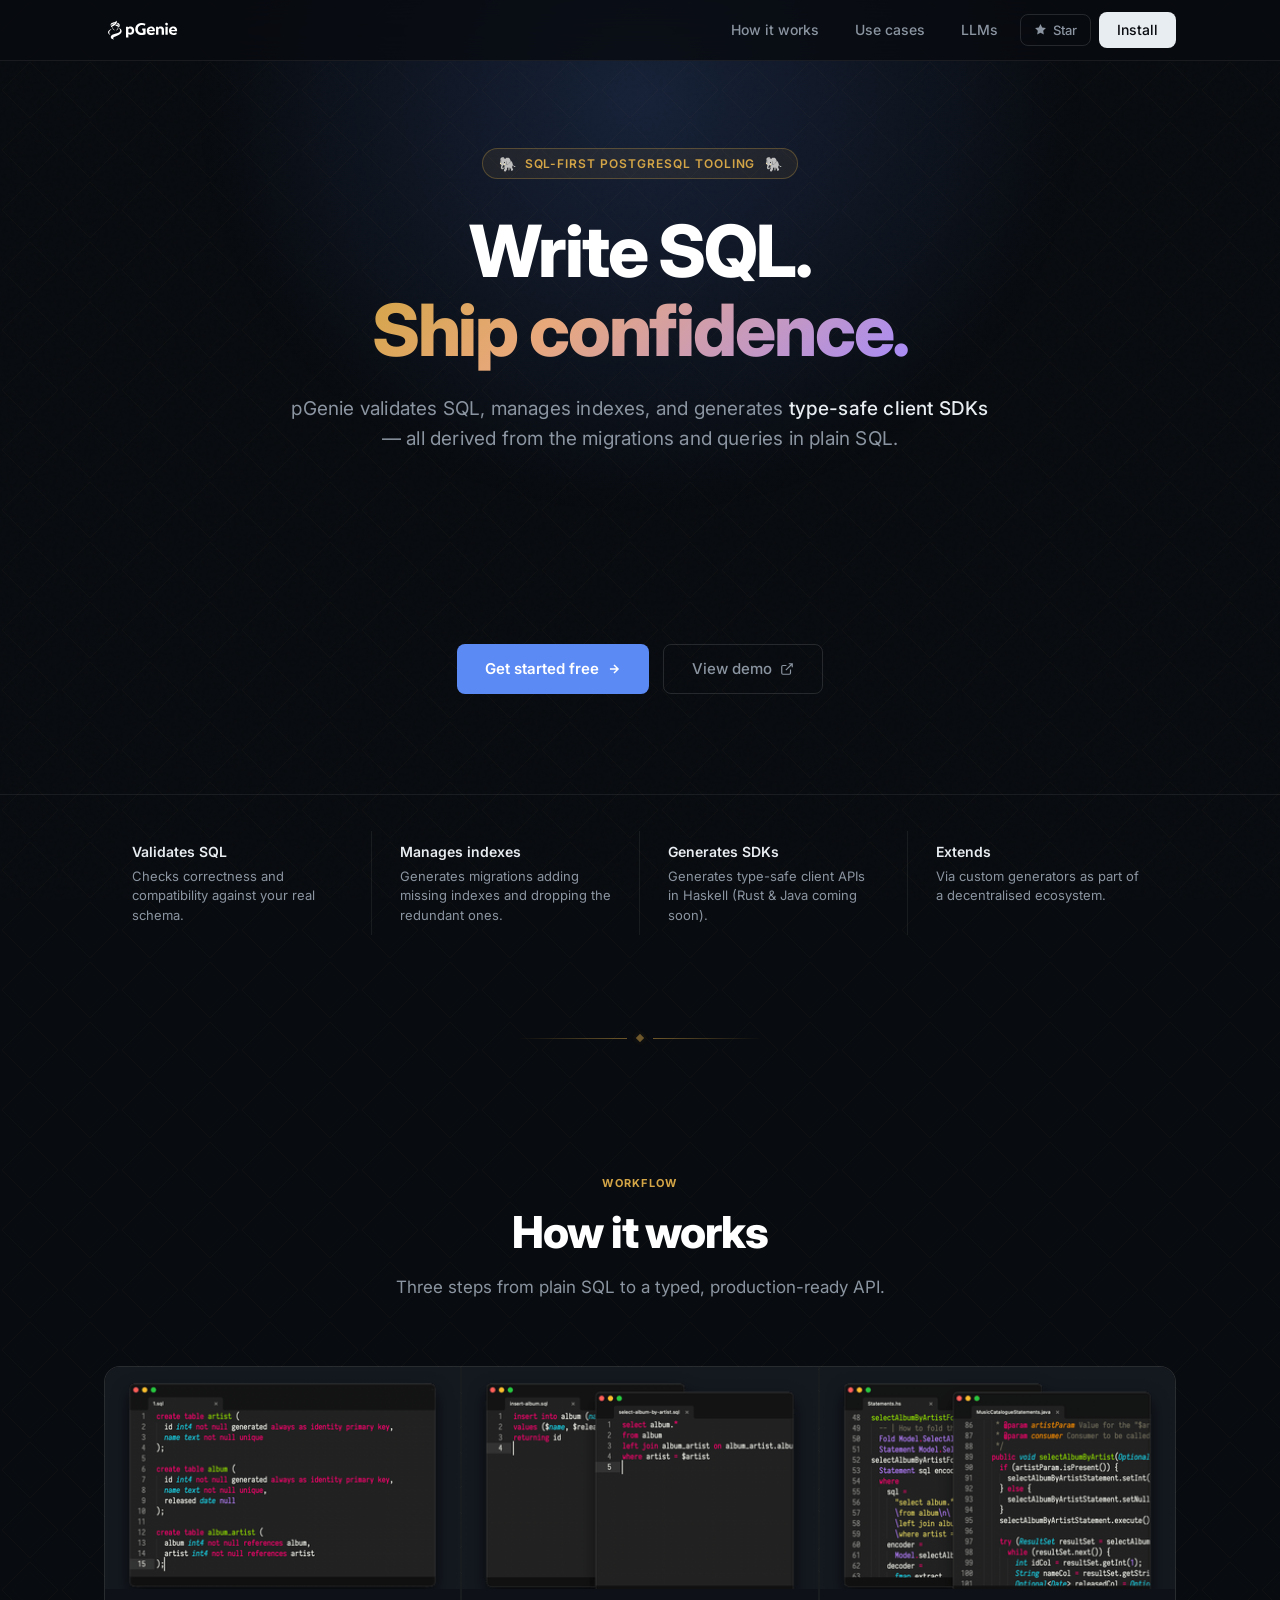
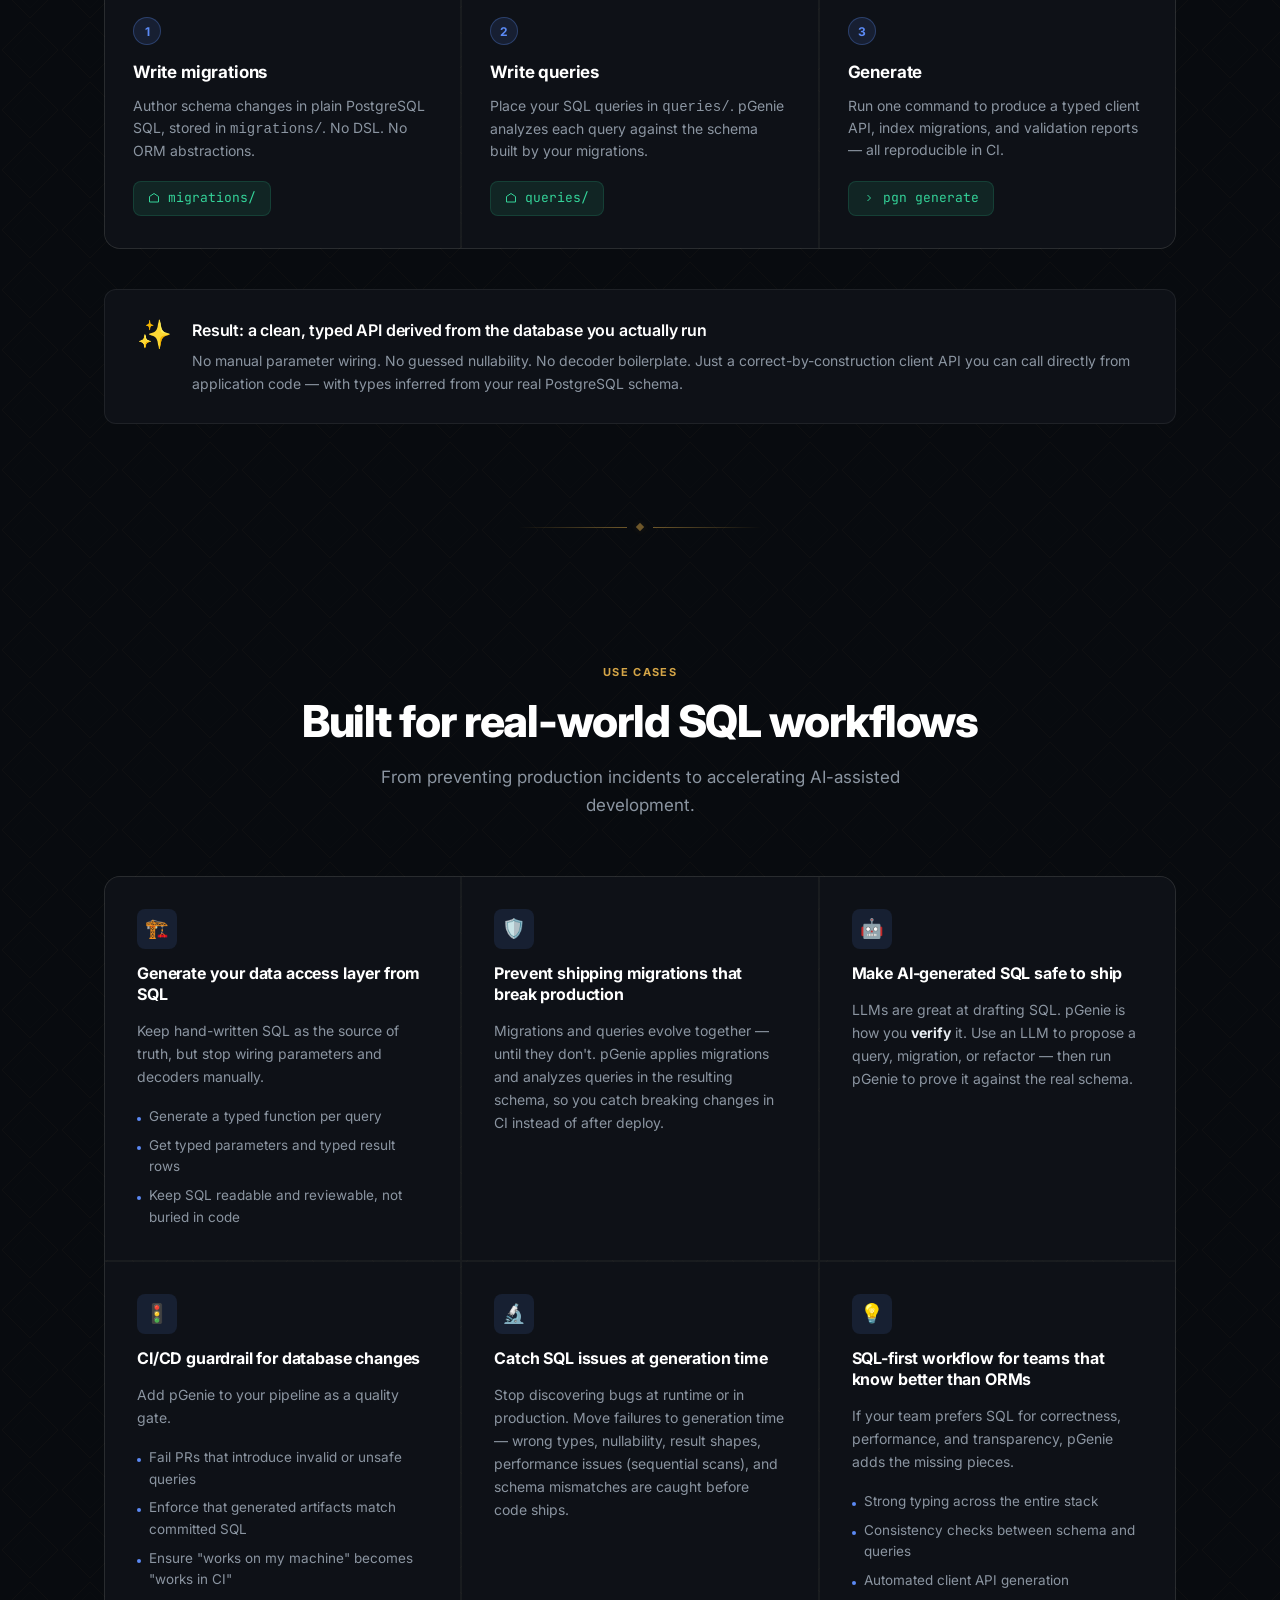
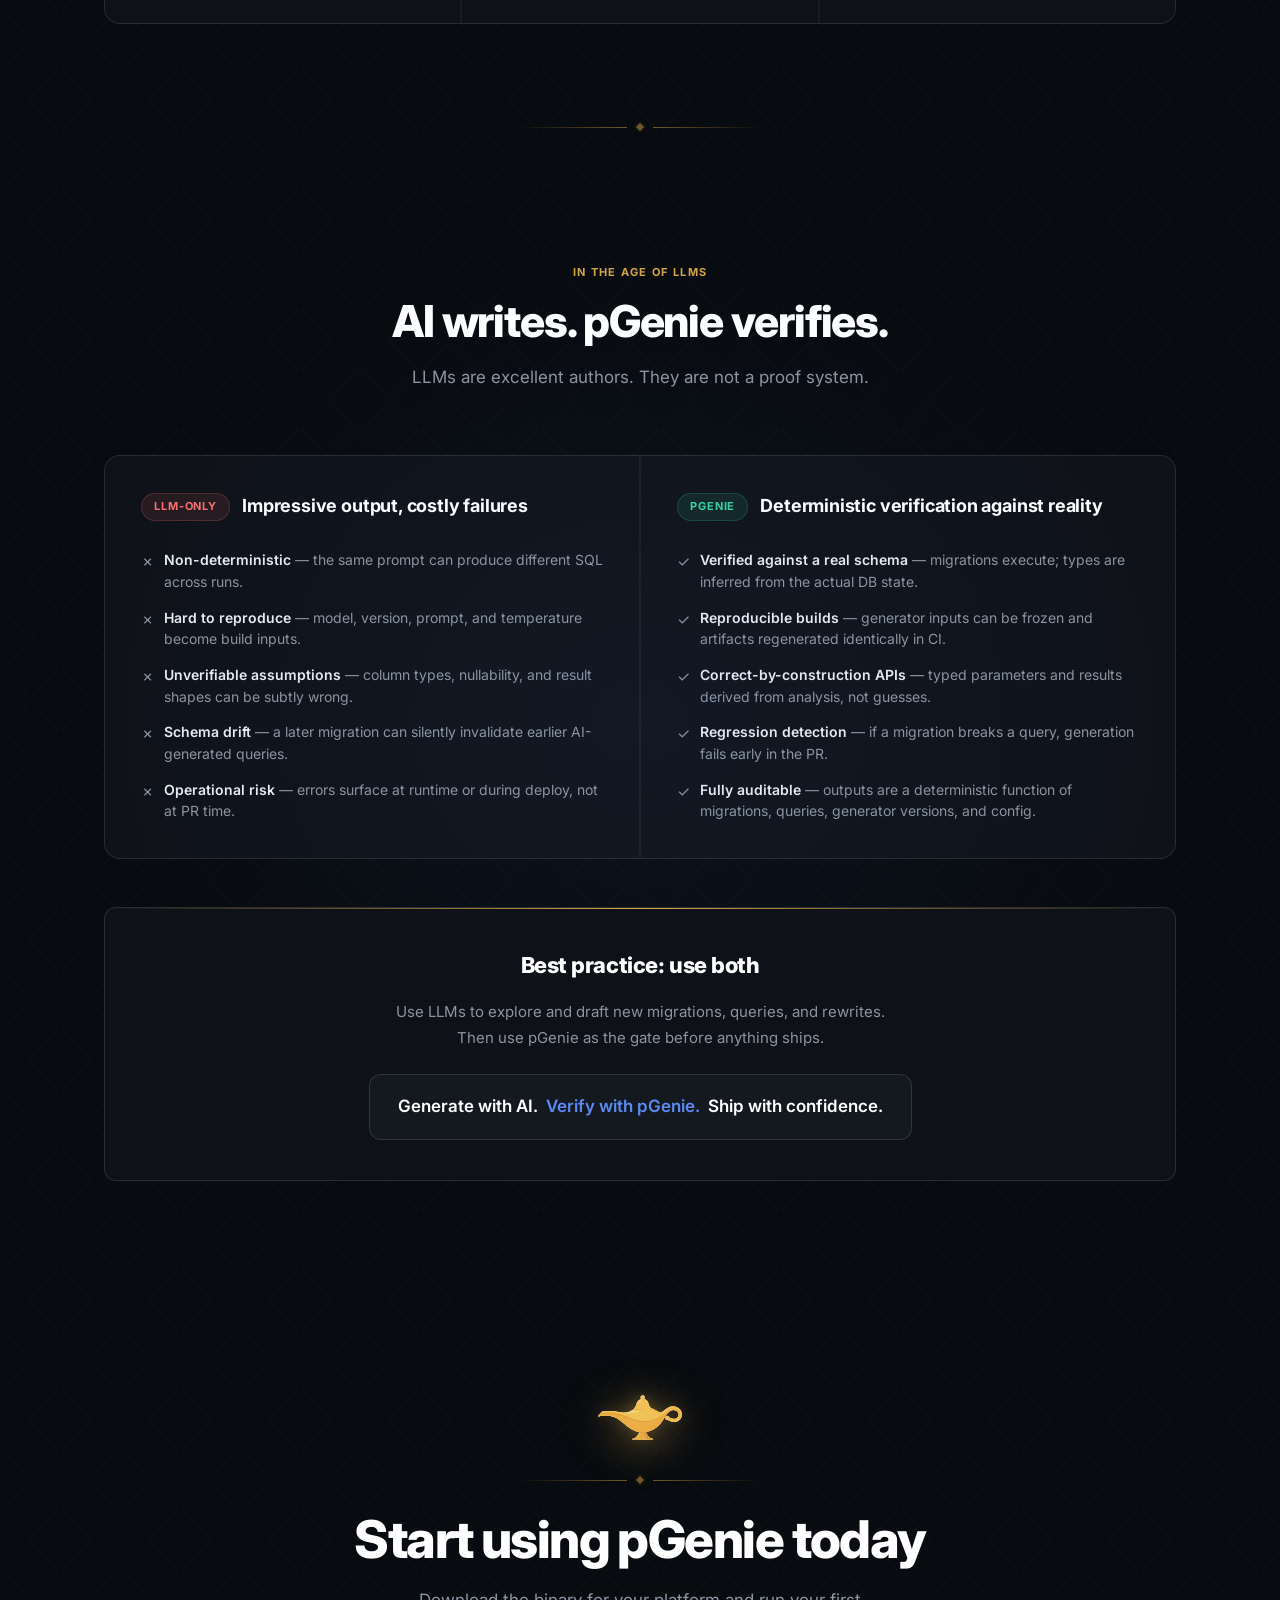
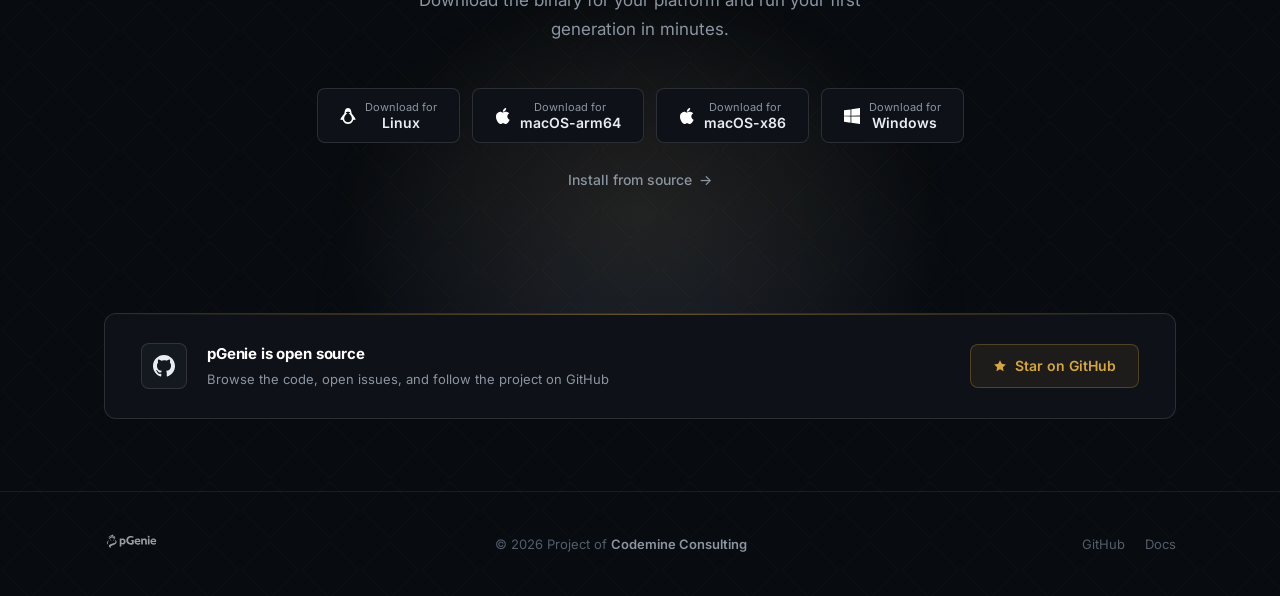
==== index.html @ e3984e12 "chore: update binary download links" ====
<!DOCTYPE html>
<html lang="en">
<head>
  <meta charset="UTF-8" />
  <meta name="viewport" content="width=device-width, initial-scale=1.0" />
  <title>pGenie — SQL-first tooling for PostgreSQL</title>
  <meta name="description" content="pGenie validates SQL, manages indexes, and generates type-safe SDKs for PostgreSQL. Deterministic, reproducible, correct-by-construction." />
  <link rel="preconnect" href="https://fonts.googleapis.com" />
  <link rel="preconnect" href="https://fonts.gstatic.com" crossorigin />
  <link href="https://fonts.googleapis.com/css2?family=Inter:wght@300;400;500;600;700;800&family=JetBrains+Mono:wght@400;500&display=swap" rel="stylesheet" />
  <style>
    *, *::before, *::after { box-sizing: border-box; margin: 0; padding: 0; }

    :root {
      --bg:          #080b0f;
      --surface:     #0e1117;
      --surface-2:   #141920;
      --border:      rgba(255,255,255,0.07);
      --border-2:    rgba(255,255,255,0.12);
      --text:        #e8edf2;
      --text-2:      #8b95a1;
      --text-3:      #525e6b;
      --accent:      #5b8af5;
      --accent-dim:  rgba(91,138,245,0.12);
      --accent-glow: rgba(91,138,245,0.25);
      --green:       #34d399;
      --green-dim:   rgba(52,211,153,0.10);
      --gold:        #d4a547;
      --gold-dim:    rgba(212,165,71,0.08);
      --gold-glow:   rgba(212,165,71,0.28);
      --radius:      12px;
      --radius-sm:   8px;
    }

    html { scroll-behavior: smooth; }

    body {
      font-family: 'Inter', system-ui, sans-serif;
      background: var(--bg);
      background-image: url("data:image/svg+xml,%3Csvg xmlns='http://www.w3.org/2000/svg' width='60' height='60'%3E%3Cpolygon points='30,2 58,30 30,58 2,30' fill='none' stroke='rgba(212,165,71,.042)' stroke-width='.8'/%3E%3Cpolygon points='30,12 48,30 30,48 12,30' fill='none' stroke='rgba(212,165,71,.022)' stroke-width='.6'/%3E%3C/svg%3E");
      background-size: 60px 60px;
      color: var(--text);
      line-height: 1.6;
      -webkit-font-smoothing: antialiased;
      overflow-x: hidden;
    }

    /* ── Noise overlay ── */
    body::before {
      content: '';
      position: fixed; inset: 0;
      background-image: url("data:image/svg+xml,%3Csvg viewBox='0 0 256 256' xmlns='http://www.w3.org/2000/svg'%3E%3Cfilter id='noise'%3E%3CfeTurbulence type='fractalNoise' baseFrequency='0.9' numOctaves='4' stitchTiles='stitch'/%3E%3C/filter%3E%3Crect width='100%25' height='100%25' filter='url(%23noise)' opacity='0.04'/%3E%3C/svg%3E");
      pointer-events: none;
      z-index: 0;
      opacity: .4;
    }

    /* ── Layout ── */
    .container {
      max-width: 1120px;
      margin: 0 auto;
      padding: 0 24px;
    }

    section { position: relative; z-index: 1; }

    /* ─────────────────────────────────────────
       NAV
    ───────────────────────────────────────── */
    nav {
      position: fixed; top: 0; left: 0; right: 0;
      z-index: 100;
      border-bottom: 1px solid var(--border);
      background: rgba(8,11,15,0.8);
      backdrop-filter: blur(16px);
      -webkit-backdrop-filter: blur(16px);
    }
    .nav-inner {
      max-width: 1120px;
      margin: 0 auto;
      padding: 0 24px;
      height: 60px;
      display: flex;
      align-items: center;
      justify-content: space-between;
    }
    .nav-logo img {
      height: 36px;
      width: auto;
      display: block;
    }
    .nav-links {
      display: flex;
      align-items: center;
      gap: 8px;
    }
    .nav-links a {
      font-size: 14px;
      font-weight: 500;
      color: var(--text-2);
      text-decoration: none;
      padding: 6px 14px;
      border-radius: var(--radius-sm);
      transition: color .2s, background .2s;
    }
    .nav-links a:hover { color: var(--text); background: rgba(255,255,255,.05); }
    .nav-cta {
      font-size: 14px;
      font-weight: 600;
      color: var(--bg) !important;
      background: var(--text) !important;
      padding: 7px 18px !important;
      border-radius: var(--radius-sm);
      transition: opacity .2s !important;
    }
    .nav-cta:hover { opacity: .85; background: var(--text) !important; }

    /* ─────────────────────────────────────────
       HERO
    ───────────────────────────────────────── */
    .hero {
      padding-top: 148px;
      padding-bottom: 100px;
      text-align: center;
      position: relative;
      overflow: hidden;
    }
    /* Radial glow behind hero */
    .hero::after {
      content: '';
      position: absolute;
      top: -80px; left: 50%;
      transform: translateX(-50%);
      width: 900px; height: 600px;
      background: radial-gradient(ellipse at 50% 30%, rgba(91,138,245,0.18) 0%, transparent 70%);
      pointer-events: none;
      z-index: 0;
    }
    .hero > * { position: relative; z-index: 1; }

    .hero-badge {
      display: inline-flex;
      align-items: center;
      gap: 8px;
      font-size: 12px;
      font-weight: 600;
      letter-spacing: .08em;
      text-transform: uppercase;
      color: var(--gold);
      background: var(--gold-dim);
      border: 1px solid rgba(212,165,71,0.3);
      padding: 5px 14px;
      border-radius: 100px;
      margin-bottom: 32px;
    }
    .hero-badge-dot {
      width: 6px; height: 6px;
      border-radius: 50%;
      background: var(--gold);
      box-shadow: 0 0 6px var(--gold-glow);
    }

    .hero h1 {
      font-size: clamp(40px, 6vw, 72px);
      font-weight: 800;
      letter-spacing: -.03em;
      line-height: 1.1;
      color: #fff;
      margin-bottom: 24px;
      max-width: 820px;
      margin-left: auto;
      margin-right: auto;
    }
    .hero h1 span {
      background: linear-gradient(135deg, #d4a547 0%, #e8a87c 35%, #a78bfa 100%);
      -webkit-background-clip: text;
      -webkit-text-fill-color: transparent;
      background-clip: text;
    }

    .hero-tagline {
      font-size: clamp(16px, 2vw, 19px);
      color: var(--text-2);
      font-weight: 400;
      margin-bottom: 48px;
      letter-spacing: .01em;
    }
    .hero-tagline strong {
      color: var(--text);
      font-weight: 500;
    }

    .hero-pills {
      display: flex;
      flex-wrap: wrap;
      justify-content: center;
      gap: 10px;
      margin-bottom: 52px;
    }
    .pill {
      display: inline-flex;
      align-items: center;
      gap: 7px;
      font-size: 13px;
      font-weight: 500;
      color: var(--text-2);
      background: var(--surface);
      border: 1px solid var(--border);
      padding: 7px 16px;
      border-radius: 100px;
      transition: border-color .2s, color .2s;
    }
    .pill:hover { border-color: var(--border-2); color: var(--text); }
    .pill-icon { color: var(--accent); font-size: 15px; }

    /* Spacer used where hero pills were removed */
    .hero-pills-spacer {
      height: 142px;
    }
    @media (max-width: 640px) {
      .hero-pills-spacer { height: 56px; }
    }

    .hero-actions {
      display: flex;
      justify-content: center;
      gap: 14px;
      flex-wrap: wrap;
    }
    .btn-primary {
      display: inline-flex;
      align-items: center;
      gap: 8px;
      font-size: 15px;
      font-weight: 600;
      color: #fff;
      background: var(--accent);
      border: none;
      padding: 12px 28px;
      border-radius: var(--radius-sm);
      text-decoration: none;
      transition: opacity .2s, transform .15s;
      cursor: pointer;
    }
    .btn-primary:hover { opacity: .88; transform: translateY(-1px); }
    .btn-secondary {
      display: inline-flex;
      align-items: center;
      gap: 8px;
      font-size: 15px;
      font-weight: 500;
      color: var(--text-2);
      background: transparent;
      border: 1px solid var(--border-2);
      padding: 12px 28px;
      border-radius: var(--radius-sm);
      text-decoration: none;
      transition: color .2s, border-color .2s, background .2s, transform .15s;
    }
    .btn-secondary:hover { color: var(--text); border-color: var(--border-2); background: rgba(255,255,255,.04); transform: translateY(-1px); }

    /* ─────────────────────────────────────────
       FEATURES STRIP
    ───────────────────────────────────────── */
    .features-strip {
      border-top: 1px solid var(--border);
      border-bottom: none;
      padding: 36px 0 100px;
    }
    .features-strip-inner {
      display: grid;
      grid-template-columns: repeat(auto-fit, minmax(220px, 1fr));
      gap: 0;
    }
    .fs-item {
      display: flex;
      align-items: flex-start;
      gap: 14px;
      padding: 10px 28px;
      border-right: 1px solid var(--border);
    }
    .fs-item:last-child { border-right: none; }
    .fs-icon {
      flex-shrink: 0;
      width: 36px; height: 36px;
      background: var(--accent-dim);
      border-radius: var(--radius-sm);
      display: flex;
      align-items: center;
      justify-content: center;
      font-size: 17px;
      margin-top: 2px;
    }
    .fs-title {
      font-size: 14px;
      font-weight: 600;
      color: var(--text);
      margin-bottom: 3px;
    }
    .fs-desc {
      font-size: 13px;
      color: var(--text-2);
      line-height: 1.5;
    }

    /* ─────────────────────────────────────────
       SECTION HEADER
    ───────────────────────────────────────── */
    .section-header {
      text-align: center;
      margin-bottom: 64px;
    }
    .section-label {
      display: inline-block;
      font-size: 11px;
      font-weight: 700;
      letter-spacing: .12em;
      text-transform: uppercase;
      color: var(--gold);
      margin-bottom: 14px;
    }
    .section-title {
      font-size: clamp(28px, 4vw, 44px);
      font-weight: 800;
      letter-spacing: -.025em;
      color: #fff;
      margin-bottom: 16px;
      line-height: 1.15;
    }
    .section-sub {
      font-size: 17px;
      color: var(--text-2);
      max-width: 560px;
      margin: 0 auto;
      line-height: 1.7;
    }

    /* ─────────────────────────────────────────
       HOW IT WORKS
    ───────────────────────────────────────── */
    .how-section { padding: 100px 0; }

    .steps {
      display: grid;
      grid-template-columns: repeat(3, 1fr);
      gap: 2px;
      background: var(--border);
      border: 1px solid var(--border);
      border-radius: 16px;
      overflow: hidden;
    }
    .step {
      background: var(--surface);
      padding: 0;
      display: flex;
      flex-direction: column;
      transition: background .2s;
    }
    .step:hover { background: var(--surface-2); }
    .step-image {
      width: 100%;
      aspect-ratio: 16/10;
      overflow: hidden;
      background: var(--surface-2);
    }
    .step-image img {
      width: 100%;
      height: 100%;
      object-fit: cover;
      object-position: top left;
      display: block;
      transition: transform .4s ease;
    }
    .step:hover .step-image img { transform: scale(1.03); }
    .step-body {
      padding: 28px 28px 32px;
      flex: 1;
      display: flex;
      flex-direction: column;
    }
    .step-num {
      display: inline-flex;
      align-items: center;
      justify-content: center;
      width: 28px; height: 28px;
      border-radius: 50%;
      background: var(--accent-dim);
      border: 1px solid rgba(91,138,245,0.3);
      font-size: 12px;
      font-weight: 700;
      color: var(--accent);
      margin-bottom: 14px;
      flex-shrink: 0;
    }
    .step-title {
      font-size: 17px;
      font-weight: 700;
      color: #fff;
      margin-bottom: 8px;
      letter-spacing: -.01em;
    }
    .step-desc {
      font-size: 14px;
      color: var(--text-2);
      line-height: 1.6;
      flex: 1;
    }
    .step-cmd {
      display: inline-flex;
      align-items: center;
      gap: 8px;
      font-family: 'JetBrains Mono', monospace;
      font-size: 13px;
      color: var(--green);
      background: var(--green-dim);
      border: 1px solid rgba(52,211,153,0.15);
      padding: 6px 14px;
      border-radius: var(--radius-sm);
      margin-top: 18px;
      width: fit-content;
    }

    .result-box {
      margin-top: 40px;
      padding: 28px 32px;
      background: var(--surface);
      border: 1px solid var(--border);
      border-radius: var(--radius);
      display: flex;
      align-items: flex-start;
      gap: 20px;
    }
    .result-box-icon {
      font-size: 28px;
      flex-shrink: 0;
      line-height: 1;
      margin-top: 2px;
    }
    .result-box-text strong {
      display: block;
      font-size: 16px;
      font-weight: 600;
      color: #fff;
      margin-bottom: 6px;
      letter-spacing: -.01em;
    }
    .result-box-text p {
      font-size: 14px;
      color: var(--text-2);
      line-height: 1.65;
    }

    /* ─────────────────────────────────────────
       USE CASES
    ───────────────────────────────────────── */
    .usecases-section { padding: 100px 0; }
    .usecases-section .section-header { margin-bottom: 56px; }

    .cards-grid {
      display: grid;
      grid-template-columns: repeat(auto-fill, minmax(320px, 1fr));
      gap: 2px;
      background: var(--border);
      border: 1px solid var(--border);
      border-radius: 16px;
      overflow: hidden;
    }
    .card {
      background: var(--surface);
      padding: 32px;
      display: flex;
      flex-direction: column;
      gap: 14px;
      transition: background .2s;
      position: relative;
    }
    .card:hover { background: var(--surface-2); }
    .card-icon {
      width: 40px; height: 40px;
      border-radius: var(--radius-sm);
      background: var(--accent-dim);
      display: flex;
      align-items: center;
      justify-content: center;
      font-size: 19px;
      flex-shrink: 0;
    }
    .card-title {
      font-size: 16px;
      font-weight: 700;
      color: #fff;
      letter-spacing: -.01em;
      line-height: 1.3;
    }
    .card-desc {
      font-size: 14px;
      color: var(--text-2);
      line-height: 1.65;
    }
    .card-bullets {
      list-style: none;
      display: flex;
      flex-direction: column;
      gap: 7px;
      margin-top: 4px;
    }
    .card-bullets li {
      font-size: 13.5px;
      color: var(--text-2);
      display: flex;
      align-items: baseline;
      gap: 8px;
    }
    .card-bullets li::before {
      content: '';
      display: inline-block;
      width: 4px; height: 4px;
      border-radius: 50%;
      background: var(--accent);
      flex-shrink: 0;
      margin-top: 6px;
    }

    /* ─────────────────────────────────────────
       LLM SECTION
    ───────────────────────────────────────── */
    .llm-section {
      padding: 100px 0;
      position: relative;
    }
    .llm-section::before {
      content: '';
      position: absolute;
      inset: 0;
      background: radial-gradient(ellipse at 50% 50%, rgba(91,138,245,0.06) 0%, transparent 70%);
      pointer-events: none;
    }

    .compare-grid {
      display: grid;
      grid-template-columns: 1fr 1fr;
      gap: 2px;
      background: var(--border);
      border: 1px solid var(--border);
      border-radius: 16px;
      overflow: hidden;
      margin-bottom: 48px;
    }
    .compare-panel {
      background: var(--surface);
      padding: 36px;
    }
    .compare-panel-header {
      display: flex;
      align-items: center;
      gap: 12px;
      margin-bottom: 28px;
    }
    .compare-badge {
      font-size: 11px;
      font-weight: 700;
      letter-spacing: .08em;
      text-transform: uppercase;
      padding: 4px 12px;
      border-radius: 100px;
    }
    .compare-badge.bad {
      color: #f87171;
      background: rgba(248,113,113,0.1);
      border: 1px solid rgba(248,113,113,0.2);
    }
    .compare-badge.good {
      color: var(--green);
      background: var(--green-dim);
      border: 1px solid rgba(52,211,153,0.2);
    }
    .compare-panel-title {
      font-size: 18px;
      font-weight: 700;
      color: #fff;
      letter-spacing: -.01em;
    }
    .compare-list {
      list-style: none;
      display: flex;
      flex-direction: column;
      gap: 14px;
    }
    .compare-list li {
      display: flex;
      align-items: flex-start;
      gap: 10px;
      font-size: 14px;
      color: var(--text-2);
      line-height: 1.55;
    }
    .compare-list li .icon { flex-shrink: 0; font-size: 15px; margin-top: 1px; }
    .compare-list li strong { color: var(--text); font-weight: 600; }

    .best-practice-box {
      background: var(--surface);
      border: 1px solid var(--border-2);
      border-radius: var(--radius);
      padding: 40px;
      text-align: center;
      position: relative;
      overflow: hidden;
    }
    .best-practice-box::before {
      content: '';
      position: absolute;
      top: 0; left: 0; right: 0;
      height: 1px;
      background: linear-gradient(90deg, transparent 0%, var(--gold) 50%, transparent 100%);
    }
    .best-practice-box h3 {
      font-size: 22px;
      font-weight: 800;
      color: #fff;
      letter-spacing: -.02em;
      margin-bottom: 16px;
    }
    .best-practice-box p {
      font-size: 15px;
      color: var(--text-2);
      margin-bottom: 24px;
      line-height: 1.7;
    }
    .best-practice-quote {
      display: inline-block;
      font-size: 17px;
      font-weight: 600;
      color: #fff;
      background: var(--surface-2);
      border: 1px solid var(--border-2);
      border-radius: var(--radius);
      padding: 18px 28px;
      line-height: 1.6;
    }
    .best-practice-quote em { color: var(--accent); font-style: normal; }

    /* ─────────────────────────────────────────
       DOWNLOAD CTA
    ───────────────────────────────────────── */
    .cta-section {
      padding: 100px 0 120px;
      text-align: center;
      position: relative;
      overflow: hidden;
    }
    .cta-section::before {
      content: '';
      position: absolute;
      bottom: -200px; left: 50%;
      transform: translateX(-50%);
      width: 800px; height: 600px;
      background:
        radial-gradient(ellipse at 50% 80%, rgba(91,138,245,0.10) 0%, transparent 60%),
        radial-gradient(ellipse at 50% 50%, rgba(212,165,71,0.11) 0%, transparent 55%);
      pointer-events: none;
    }
    .cta-section > * { position: relative; z-index: 1; }
    .cta-section h2 {
      font-size: clamp(30px, 4.5vw, 52px);
      font-weight: 800;
      letter-spacing: -.03em;
      color: #fff;
      margin-bottom: 18px;
      line-height: 1.1;
    }
    .cta-section p {
      font-size: 17px;
      color: var(--text-2);
      margin-bottom: 44px;
      max-width: 480px;
      margin-left: auto;
      margin-right: auto;
      line-height: 1.7;
    }
    .download-buttons {
      display: flex;
      justify-content: center;
      gap: 12px;
      flex-wrap: wrap;
      margin-bottom: 24px;
    }
    .dl-btn {
      display: inline-flex;
      align-items: center;
      gap: 9px;
      font-size: 14px;
      font-weight: 600;
      color: var(--text);
      background: var(--surface);
      border: 1px solid var(--border-2);
      padding: 11px 22px;
      border-radius: var(--radius-sm);
      font-family: inherit;
      cursor: pointer;
      text-decoration: none;
      transition: background .2s, border-color .2s, transform .15s;
    }
    .dl-btn:not(:disabled):hover { background: var(--surface-2); border-color: rgba(255,255,255,.2); transform: translateY(-1px); }
    .dl-btn:disabled { opacity: .55; cursor: not-allowed; }
    .dl-btn-os { font-size: 18px; }
    .demo-link {
      display: inline-flex;
      align-items: center;
      gap: 7px;
      font-size: 14px;
      font-weight: 500;
      color: var(--text-2);
      text-decoration: none;
      transition: color .2s;
    }
    .demo-link:hover { color: var(--text); }
    .demo-link::after { content: '→'; }

    /* ─────────────────────────────────────────
       FOOTER
    ───────────────────────────────────────── */
    footer {
      border-top: 1px solid var(--border);
      padding: 36px 0;
    }
    .footer-inner {
      max-width: 1120px;
      margin: 0 auto;
      padding: 0 24px;
      display: flex;
      align-items: center;
      justify-content: space-between;
      gap: 20px;
      flex-wrap: wrap;
    }
    .footer-logo img { height: 26px; opacity: .6; }
    .footer-copy {
      font-size: 13px;
      color: var(--text-3);
    }
    .footer-links {
      display: flex;
      gap: 20px;
    }
    .footer-links a {
      font-size: 13px;
      color: var(--text-3);
      text-decoration: none;
      transition: color .2s;
    }
    .footer-links a:hover { color: var(--text-2); }
    .footer-copy a {
      color: var(--text-2);
      font-weight: 600;
      text-decoration: none;
      transition: color .2s;
    }
    .footer-copy a:hover { color: var(--text); }

    /* ─────────────────────────────────────────
       RESPONSIVE
    ───────────────────────────────────────── */
    @media (max-width: 900px) {
      .steps { grid-template-columns: 1fr; }
      .compare-grid { grid-template-columns: 1fr; }
      .fs-item { border-right: none; border-bottom: 1px solid var(--border); }
      .fs-item:last-child { border-bottom: none; }
    }
    @media (max-width: 640px) {
      .nav-links a:not(.nav-cta) { display: none; }
      .cards-grid { grid-template-columns: 1fr; }
      .features-strip-inner { grid-template-columns: 1fr 1fr; }
    }

    /* ─────────────────────────────────────────
       NAV GITHUB STAR
    ───────────────────────────────────────── */
    .nav-gh-star {
      display: inline-flex;
      align-items: center;
      gap: 6px;
      font-size: 13px !important;
      font-weight: 500 !important;
      color: var(--text-2) !important;
      border: 1px solid var(--border-2) !important;
      padding: 5px 13px !important;
      border-radius: var(--radius-sm) !important;
      transition: color .2s, border-color .2s, background .2s !important;
    }
    .nav-gh-star:hover {
      color: var(--gold) !important;
      border-color: rgba(212,165,71,0.35) !important;
      background: var(--gold-dim) !important;
    }
    .nav-gh-star svg { flex-shrink: 0; }

    /* ─────────────────────────────────────────
       GITHUB STAR STRIP
    ───────────────────────────────────────── */
    .github-strip {
      padding: 0 0 72px;
      position: relative;
      z-index: 1;
    }
    .github-strip-card {
      display: flex;
      align-items: center;
      justify-content: space-between;
      gap: 24px;
      padding: 28px 36px;
      background: var(--surface);
      border: 1px solid var(--border-2);
      border-radius: var(--radius);
      text-decoration: none;
      transition: background .2s, border-color .2s;
      position: relative;
      overflow: hidden;
    }
    .github-strip-card::before {
      content: '';
      position: absolute;
      top: 0; left: 0; right: 0;
      height: 1px;
      background: linear-gradient(90deg, transparent 0%, rgba(212,165,71,0.45) 50%, transparent 100%);
    }
    .github-strip-card:hover {
      background: var(--surface-2);
      border-color: rgba(212,165,71,0.28);
    }
    .github-strip-left {
      display: flex;
      align-items: center;
      gap: 20px;
    }
    .github-strip-icon {
      flex-shrink: 0;
      width: 46px; height: 46px;
      background: var(--surface-2);
      border: 1px solid var(--border-2);
      border-radius: var(--radius-sm);
      display: flex;
      align-items: center;
      justify-content: center;
      color: var(--text);
      transition: border-color .2s, color .2s;
    }
    .github-strip-card:hover .github-strip-icon {
      border-color: rgba(212,165,71,0.35);
      color: var(--gold);
    }
    .github-strip-title {
      font-size: 15px;
      font-weight: 700;
      color: #fff;
      letter-spacing: -.01em;
      margin-bottom: 3px;
    }
    .github-strip-sub {
      font-size: 13px;
      color: var(--text-2);
    }
    .github-star-btn {
      display: inline-flex;
      align-items: center;
      gap: 8px;
      font-size: 14px;
      font-weight: 600;
      color: var(--gold);
      background: var(--gold-dim);
      border: 1px solid rgba(212,165,71,0.28);
      padding: 10px 22px;
      border-radius: var(--radius-sm);
      white-space: nowrap;
      flex-shrink: 0;
      transition: background .2s, border-color .2s;
    }
    .github-strip-card:hover .github-star-btn {
      background: rgba(212,165,71,0.16);
      border-color: rgba(212,165,71,0.45);
    }
    @media (max-width: 640px) {
      .github-strip-card {
        flex-direction: column;
        align-items: flex-start;
        padding: 24px;
      }
    }

    /* Arabian-nights stars removed */

    @keyframes float-lamp {
      0%, 100% {
        transform: translateY(0px) rotate(-3deg);
      }
      50% {
        transform: translateY(-9px) rotate(2deg);
      }
    }
    /* Floating genie lamp in CTA */
    .cta-lamp {
      display: block;
      margin: 0 auto 24px;
      width: 100px;
      height: auto;
      overflow: visible;
      animation: float-lamp 5s ease-in-out infinite;
      filter: drop-shadow(0 6px 22px rgba(212,165,71,0.50)) drop-shadow(0 0 6px rgba(212,165,71,0.22));
    }

    /* Lamp glow animation (pulsing soft gold under/around lamp) */
    @keyframes pulse-glow {
      0%   { opacity: 0.22; transform: scale(0.96); }
      50%  { opacity: 0.75; transform: scale(1.16); }
      100% { opacity: 0.22; transform: scale(0.96); }
    }
    .cta-lamp .lamp-glow {
      transform-box: fill-box;
      transform-origin: 50% 50%;
      filter: blur(22px);
      mix-blend-mode: screen;
      animation: pulse-glow 4s ease-in-out infinite;
      opacity: 0.22;
      pointer-events: none;
    }

    /* Thin ornamental arabesque divider */
    .arabesque-divider {
      display: flex;
      align-items: center;
      justify-content: center;
      gap: 10px;
      margin: 0 auto 28px;
      opacity: 0.5;
    }
    .arabesque-divider::before,
    .arabesque-divider::after {
      content: '';
      flex: 1;
      max-width: 110px;
      height: 1px;
    }
    .arabesque-divider::before { background: linear-gradient(90deg, transparent, var(--gold)); }
    .arabesque-divider::after  { background: linear-gradient(90deg, var(--gold), transparent); }
    .arabesque-divider-gem {
      width: 6px; height: 6px;
      background: var(--gold);
      transform: rotate(45deg);
      box-shadow: 0 0 6px var(--gold-glow);
      flex-shrink: 0;
    }
  </style>
</head>
<body>

  <!-- ── NAV ── -->
  <nav>
    <div class="nav-inner">
      <a class="nav-logo" href="#">
        <img src="static/logo.svg" alt="pGenie" />
      </a>
      <div class="nav-links">
        <a href="#how-it-works">How it works</a>
        <a href="#use-cases">Use cases</a>
        <a href="#llms">LLMs</a>
        <a href="https://github.com/pgenie-io/pgenie" class="nav-gh-star" target="_blank" rel="noopener" aria-label="Star pGenie on GitHub">
          <svg width="13" height="13" viewBox="0 0 24 24" fill="currentColor" xmlns="http://www.w3.org/2000/svg" aria-hidden="true"><path d="M12 2l3.09 6.26L22 9.27l-5 4.87 1.18 6.88L12 17.77l-6.18 3.25L7 14.14 2 9.27l6.91-1.01L12 2z"/></svg>
          Star
        </a>
        <a href="#install" class="nav-cta">Install</a>
      </div>
    </div>
  </nav>

  <!-- ── HERO ── -->
  <section class="hero">
    <!-- stars removed -->
    <div class="container">
      <div class="hero-badge">
        <span aria-hidden="true" style="font-size:14px;line-height:1;margin-left:2px">🐘</span>
        SQL-first PostgreSQL tooling
        <span aria-hidden="true" style="font-size:14px;line-height:1;margin-left:2px">🐘</span>
      </div>
      <h1>Write SQL.<br /><span>Ship confidence.</span></h1>
      <p class="hero-tagline">
        pGenie validates SQL, manages indexes, and generates <strong>type-safe client SDKs</strong><br />
        — all derived from the migrations and queries in plain SQL.
      </p>
      <div class="hero-pills-spacer" aria-hidden="true"></div>
      <div class="hero-actions">
        <a href="#install" class="btn-primary">
          Get started free
          <svg width="14" height="14" viewBox="0 0 24 24" fill="none" stroke="currentColor" stroke-width="2.5"><path d="M5 12h14M12 5l7 7-7 7"/></svg>
        </a>
        <a href="https://github.com/pgenie-io/demo" class="btn-secondary" target="_blank" rel="noopener">
          View demo
          <svg width="14" height="14" viewBox="0 0 24 24" fill="none" stroke="currentColor" stroke-width="2"><path d="M18 13v6a2 2 0 0 1-2 2H5a2 2 0 0 1-2-2V8a2 2 0 0 1 2-2h6M15 3h6v6M10 14 21 3"/></svg>
        </a>
      </div>
    </div>
  </section>

  <!-- ── FEATURES STRIP ── -->
  <div class="features-strip">
    <div class="container">
      <div class="features-strip-inner">
        <div class="fs-item">
          <div>
            <div class="fs-title">Validates SQL</div>
            <div class="fs-desc">Checks correctness and compatibility against your real schema.</div>
          </div>
        </div>
        <div class="fs-item">
          <div>
            <div class="fs-title">Manages indexes</div>
            <div class="fs-desc">Generates migrations adding missing indexes and dropping the redundant ones.</div>
          </div>
        </div>
        <div class="fs-item">
          <div>
            <div class="fs-title">Generates SDKs</div>
            <div class="fs-desc">Generates type-safe client APIs in Haskell (Rust &amp; Java coming soon).</div>
          </div>
        </div>
        <div class="fs-item">
          <div>
            <div class="fs-title">Extends</div>
            <div class="fs-desc">Via custom generators as part of a decentralised ecosystem.</div>
          </div>
        </div>
      </div>
    </div>
  </div>

  <div class="arabesque-divider" aria-hidden="true"><span class="arabesque-divider-gem"></span></div>

  <!-- ── HOW IT WORKS ── -->
  <section class="how-section" id="how-it-works">
    <div class="container">
      <div class="section-header">
        <div class="section-label">Workflow</div>
        <h2 class="section-title">How it works</h2>
        <p class="section-sub">Three steps from plain SQL to a typed, production-ready API.</p>
      </div>

      <div class="steps">
        <div class="step">
          <div class="step-image">
            <img
              src="static/stage-1.png"
              srcset="static/stage-1.png 1x, static/stage-1-2x.png 2x"
              alt="Write migrations in the migrations/ folder"
              loading="lazy"
            />
          </div>
          <div class="step-body">
            <div class="step-num">1</div>
            <div class="step-title">Write migrations</div>
            <p class="step-desc" role="text">Author schema changes in plain PostgreSQL SQL, stored in <code>migrations/</code>. No DSL. No ORM abstractions.</p>
            <div class="step-cmd">
              <svg width="12" height="12" viewBox="0 0 24 24" fill="none" stroke="currentColor" stroke-width="2"><path d="M3 3h18v18H3z" stroke="none"/><path d="M3 9l9-6 9 6v11H3z"/></svg>
              migrations/
            </div>
          </div>
        </div>

        <div class="step">
          <div class="step-image">
            <img
              src="static/stage-2.png"
              srcset="static/stage-2.png 1x, static/stage-2-2x.png 2x"
              alt="Write queries in the queries/ folder"
              loading="lazy"
            />
          </div>
          <div class="step-body">
            <div class="step-num">2</div>
            <div class="step-title">Write queries</div>
            <p class="step-desc" role="text">Place your SQL queries in <code>queries/</code>. pGenie analyzes each query against the schema built by your migrations.</p>
            <div class="step-cmd">
              <svg width="12" height="12" viewBox="0 0 24 24" fill="none" stroke="currentColor" stroke-width="2"><path d="M3 3h18v18H3z" stroke="none"/><path d="M3 9l9-6 9 6v11H3z"/></svg>
              queries/
            </div>
          </div>
        </div>

        <div class="step">
          <div class="step-image">
            <img
              src="static/stage-3.png"
              srcset="static/stage-3.png 1x, static/stage-3-2x.png 2x"
              alt="Generate with pgn generate"
              loading="lazy"
            />
          </div>
          <div class="step-body">
            <div class="step-num">3</div>
            <div class="step-title">Generate</div>
            <p class="step-desc">Run one command to produce a typed client API, index migrations, and validation reports — all reproducible in CI.</p>
            <div class="step-cmd">
              <svg width="12" height="12" viewBox="0 0 24 24" fill="none" stroke="currentColor" stroke-width="2"><polyline points="9 18 15 12 9 6"/></svg>
              pgn generate
            </div>
          </div>
        </div>
      </div>

      <div class="result-box">
        <div class="result-box-icon">✨</div>
        <div class="result-box-text">
          <strong>Result: a clean, typed API derived from the database you actually run</strong>
          <p>No manual parameter wiring. No guessed nullability. No decoder boilerplate. Just a correct-by-construction client API you can call directly from application code — with types inferred from your real PostgreSQL schema.</p>
        </div>
      </div>
    </div>
  </section>

  <div class="arabesque-divider" aria-hidden="true"><span class="arabesque-divider-gem"></span></div>

  <!-- ── USE CASES ── -->
  <section class="usecases-section" id="use-cases">
    <div class="container">
      <div class="section-header">
        <div class="section-label">Use cases</div>
        <h2 class="section-title">Built for real-world SQL workflows</h2>
        <p class="section-sub">From preventing production incidents to accelerating AI-assisted development.</p>
      </div>

      <div class="cards-grid">
        <div class="card">
          <div class="card-icon">🏗️</div>
          <div class="card-title">Generate your data access layer from SQL</div>
          <p class="card-desc">Keep hand-written SQL as the source of truth, but stop wiring parameters and decoders manually.</p>
          <ul class="card-bullets">
            <li>Generate a typed function per query</li>
            <li>Get typed parameters and typed result rows</li>
            <li>Keep SQL readable and reviewable, not buried in code</li>
          </ul>
        </div>

        <div class="card">
          <div class="card-icon">🛡️</div>
          <div class="card-title">Prevent shipping migrations that break production</div>
          <p class="card-desc">Migrations and queries evolve together — until they don't. pGenie applies migrations and analyzes queries in the resulting schema, so you catch breaking changes in CI instead of after deploy.</p>
        </div>

        <div class="card">
          <div class="card-icon">🤖</div>
          <div class="card-title">Make AI-generated SQL safe to ship</div>
          <p class="card-desc">LLMs are great at drafting SQL. pGenie is how you <strong style="color:var(--text)">verify</strong> it. Use an LLM to propose a query, migration, or refactor — then run pGenie to prove it against the real schema.</p>
        </div>

        <div class="card">
          <div class="card-icon">🚦</div>
          <div class="card-title">CI/CD guardrail for database changes</div>
          <p class="card-desc">Add pGenie to your pipeline as a quality gate.</p>
          <ul class="card-bullets">
            <li>Fail PRs that introduce invalid or unsafe queries</li>
            <li>Enforce that generated artifacts match committed SQL</li>
            <li>Ensure "works on my machine" becomes "works in CI"</li>
          </ul>
        </div>

        <div class="card">
          <div class="card-icon">🔬</div>
          <div class="card-title">Catch SQL issues at generation time</div>
          <p class="card-desc">Stop discovering bugs at runtime or in production. Move failures to generation time — wrong types, nullability, result shapes, performance issues (sequential scans), and schema mismatches are caught before code ships.</p>
        </div>

        <div class="card">
          <div class="card-icon">💡</div>
          <div class="card-title">SQL-first workflow for teams that know better than ORMs</div>
          <p class="card-desc">If your team prefers SQL for correctness, performance, and transparency, pGenie adds the missing pieces.</p>
          <ul class="card-bullets">
            <li>Strong typing across the entire stack</li>
            <li>Consistency checks between schema and queries</li>
            <li>Automated client API generation</li>
          </ul>
        </div>
      </div>
    </div>
  </section>

  <div class="arabesque-divider" aria-hidden="true"><span class="arabesque-divider-gem"></span></div>

  <!-- ── LLMs ── -->
  <section class="llm-section" id="llms">
    <div class="container">
      <div class="section-header">
        <div class="section-label">In the age of LLMs</div>
        <h2 class="section-title">AI writes. pGenie verifies.</h2>
        <p class="section-sub">LLMs are excellent authors. They are not a proof system.</p>
      </div>

      <div class="compare-grid">
        <div class="compare-panel">
          <div class="compare-panel-header">
            <div class="compare-badge bad">LLM-only</div>
            <div class="compare-panel-title">Impressive output, costly failures</div>
          </div>
          <ul class="compare-list">
            <li><span class="icon">✗</span><div><strong>Non-deterministic</strong> — the same prompt can produce different SQL across runs.</div></li>
            <li><span class="icon">✗</span><div><strong>Hard to reproduce</strong> — model, version, prompt, and temperature become build inputs.</div></li>
            <li><span class="icon">✗</span><div><strong>Unverifiable assumptions</strong> — column types, nullability, and result shapes can be subtly wrong.</div></li>
            <li><span class="icon">✗</span><div><strong>Schema drift</strong> — a later migration can silently invalidate earlier AI-generated queries.</div></li>
            <li><span class="icon">✗</span><div><strong>Operational risk</strong> — errors surface at runtime or during deploy, not at PR time.</div></li>
          </ul>
        </div>

        <div class="compare-panel">
          <div class="compare-panel-header">
            <div class="compare-badge good">pGenie</div>
            <div class="compare-panel-title">Deterministic verification against reality</div>
          </div>
          <ul class="compare-list">
            <li><span class="icon">✓</span><div><strong>Verified against a real schema</strong> — migrations execute; types are inferred from the actual DB state.</div></li>
            <li><span class="icon">✓</span><div><strong>Reproducible builds</strong> — generator inputs can be frozen and artifacts regenerated identically in CI.</div></li>
            <li><span class="icon">✓</span><div><strong>Correct-by-construction APIs</strong> — typed parameters and results derived from analysis, not guesses.</div></li>
            <li><span class="icon">✓</span><div><strong>Regression detection</strong> — if a migration breaks a query, generation fails early in the PR.</div></li>
            <li><span class="icon">✓</span><div><strong>Fully auditable</strong> — outputs are a deterministic function of migrations, queries, generator versions, and config.</div></li>
          </ul>
        </div>
      </div>

      <div class="best-practice-box">
        <h3>Best practice: use both</h3>
        <p>Use LLMs to explore and draft new migrations, queries, and rewrites.<br />Then use pGenie as the gate before anything ships.</p>
        <div class="best-practice-quote">
          Generate with AI.&nbsp; <em>Verify with pGenie.</em>&nbsp; Ship with confidence.
        </div>
      </div>
    </div>
  </section>

  <!-- ── CTA / INSTALL ── -->
  <section class="cta-section" id="install">
    <div class="container">
      <!-- Genie lamp illustration (embedded vector file) -->
      <svg class="cta-lamp" width="220" height="160" viewBox="0 0 300 200" fill="none" xmlns="http://www.w3.org/2000/svg" aria-hidden="true">
        <image href="static/lamp.svg" x="24" y="28" width="252" height="144" preserveAspectRatio="xMidYMid meet"/>
        <!-- Lamp glow overlay (pulsing) -->
        <defs>
          <radialGradient id="ctaLampGlow" cx="50%" cy="45%" r="50%">
            <stop offset="0%" stop-color="rgba(212,165,71,0.95)"/>
            <stop offset="40%" stop-color="rgba(212,165,71,0.40)"/>
            <stop offset="100%" stop-color="rgba(212,165,71,0)"/>
          </radialGradient>
        </defs>
        <!-- approximate center of lamp image: cx=150 cy=100, radius tuned to cover lamp body -->
        <circle class="lamp-glow" cx="150" cy="100" r="70" fill="url(#ctaLampGlow)" />
      </svg>
      <div class="arabesque-divider" aria-hidden="true"><span class="arabesque-divider-gem"></span></div>
      <h2>Start using pGenie today</h2>
      <p>Download the binary for your platform and run your first generation in minutes.</p>
      <div class="download-buttons">
        <a id="dl-linux-x86_64" href="a">
          <button class="dl-btn" aria-label="Download pGenie for Linux">
            <svg class="dl-btn-os" aria-hidden="true" aria-label="Linux" width="16" height="16" viewBox="0 0 32 32" xmlns="http://www.w3.org/2000/svg"><path fill="white" d="M29.3313 18.9379C29.921 19.9919 30.4634 21.0709 30.8837 22.2069C31.0806 22.7389 31.0392 23.2549 30.6691 23.7019C30.3069 24.1409 29.8373 24.0659 29.3628 23.9389C29.0719 23.8614 28.7805 23.7854 28.4887 23.7109C27.9974 23.5873 27.5077 23.4566 27.02 23.3189C26.7483 23.2409 26.6568 23.2929 26.5958 23.5759C26.2808 25.0359 25.701 26.3889 24.7973 27.5699C22.4978 30.5769 19.5378 32.0289 16.0009 31.9999C12.4631 32.0289 9.50404 30.5769 7.20355 27.5699C6.29891 26.3889 5.72108 25.0369 5.4051 23.5759C5.34406 23.2929 5.25252 23.2409 4.98181 23.3189C4.49455 23.4589 4.00334 23.5849 3.51214 23.7109C3.22077 23.7859 2.92939 23.8609 2.63801 23.9389C2.16354 24.0659 1.69498 24.1409 1.33175 23.7019C0.961621 23.2559 0.918309 22.7389 1.11715 22.2069C1.53847 21.0709 2.07987 19.9929 2.66853 18.9379C4.11932 16.3293 5.91438 13.9345 8.00385 11.8199C8.16627 11.6559 8.27554 11.4659 8.36512 11.2539C8.85337 10.0889 9.07387 8.85689 9.29634 7.62389C9.33177 7.43089 9.36524 7.23689 9.40166 7.04389C9.59952 5.97689 9.81806 4.91489 10.2679 3.92189C11.4334 1.33989 13.4534 0.0878934 15.6082 0.00189339H15.741C15.8277 -0.000106609 15.9143 -0.00110661 16.0009 0.00189339C16.0866 -0.00110661 16.1732 -0.000106609 16.2598 0.00189339H16.3927C18.5475 0.0888934 20.5665 1.33989 21.7339 3.92189C22.1818 4.91589 22.4004 5.97789 22.5992 7.04489L22.7075 7.63589C22.928 8.86489 23.1504 10.0939 23.6367 11.2549C23.7253 11.4649 23.8346 11.6559 23.998 11.8199C26.0868 13.9348 27.8815 16.3296 29.3323 18.9379H29.3313ZM16.0019 28.5199C17.6301 28.5159 19.1519 28.0509 20.5064 27.0459C22.7971 25.3459 23.7726 22.9909 23.5452 20.1639C23.3119 17.2739 22.1119 14.8159 19.9906 12.8489C19.3183 12.2269 18.5314 11.7463 17.6753 11.4349C17.6753 11.4349 17.5927 11.4029 17.4509 11.3579C17.5799 11.2799 17.7118 11.2049 17.8447 11.1339L18.5209 10.6889C18.9708 10.3919 19.4206 10.0959 19.8725 9.80189C20.1333 9.63289 20.3007 9.40989 20.2771 9.08889C20.2544 8.77089 20.0674 8.56289 19.7819 8.43789C17.2895 7.34489 14.7911 7.24289 12.2819 8.37989C11.9807 8.51589 11.7464 8.69989 11.7218 9.06389C11.6972 9.42589 11.9059 9.63889 12.1845 9.81889C12.659 10.1239 13.1295 10.4349 13.6 10.7459L14.1828 11.1299C14.3157 11.1999 14.4456 11.2739 14.5736 11.3519C14.419 11.3999 14.3275 11.4349 14.3275 11.4349C13.4714 11.7463 12.6845 12.2269 12.0122 12.8489C9.8909 14.8159 8.69094 17.2729 8.45863 20.1639C8.23026 22.9899 9.20676 25.3459 11.4964 27.0459C12.8509 28.0509 14.3728 28.5149 16.0019 28.5199V28.5199Z"></path></svg>
            <div><div style="font-size:11px;color:var(--text-2);font-weight:400">Download for</div>Linux</div>
          </button>
        </a>
        <a id="dl-macos-arm64" href="b">
          <button class="dl-btn" aria-label="Download pGenie for macOS-arm64">
            <svg class="dl-btn-os" aria-hidden="true" aria-label="macOS" width="16" height="16" viewBox="0 0 21 24" xmlns="http://www.w3.org/2000/svg"><path fill="white" d="M19.971 18.7035C19.6173 19.5192 19.1811 20.2965 18.669 21.0233C17.9842 21.9908 17.424 22.6605 16.9912 23.0317C16.3215 23.6422 15.6037 23.955 14.8357 23.973C14.2845 23.973 13.6192 23.817 12.8452 23.502C12.0675 23.187 11.355 23.0317 10.7017 23.0317C10.017 23.0317 9.28275 23.1878 8.49675 23.502C7.71 23.817 7.07625 23.982 6.59175 23.9977C5.85525 24.0292 5.12175 23.7075 4.38675 23.0317C3.9195 22.6275 3.33525 21.9345 2.63175 20.952C1.88025 19.9035 1.2615 18.687 0.777 17.301C0.2595 15.8025 0 14.3535 0 12.9487C0 11.34 0.351 9.95325 1.05375 8.79C1.5864 7.87554 2.34651 7.11439 3.26025 6.5805C4.16398 6.04596 5.19234 5.75835 6.24225 5.7465C6.828 5.7465 7.59525 5.92575 8.5485 6.27825C9.4995 6.63225 10.1107 6.81075 10.3785 6.81075C10.5787 6.81075 11.2575 6.60075 12.4072 6.183C13.4947 5.79525 14.4127 5.6355 15.1635 5.697C17.2005 5.8605 18.7312 6.6555 19.7497 8.0895C17.9272 9.1845 17.0257 10.716 17.0437 12.6818C17.0602 14.214 17.6212 15.4875 18.7222 16.4993C19.2104 16.9619 19.779 17.3315 20.4 17.5897C20.2635 17.9775 20.1217 18.348 19.971 18.7035V18.7035ZM15.2985 0.4815C15.2985 1.6815 14.856 2.80275 13.9732 3.84C12.909 5.07225 11.622 5.78475 10.2262 5.67225C10.2073 5.52124 10.1978 5.36919 10.1977 5.217C10.1977 4.065 10.7047 2.832 11.6025 1.82325C12.051 1.3125 12.6225 0.88875 13.314 0.54975C14.0047 0.216 14.658 0.03 15.2722 0C15.2902 0.16125 15.2977 0.3225 15.2977 0.4815H15.2985Z"></path></svg>
            <div><div style="font-size:11px;color:var(--text-2);font-weight:400">Download for</div>macOS-arm64</div>
          </button>
        </a>
        <a id="dl-macos-x86_64" href="c">
          <button class="dl-btn" aria-label="Download pGenie for macOS-x86_64">
            <svg class="dl-btn-os" aria-hidden="true" aria-label="macOS" width="16" height="16" viewBox="0 0 21 24" xmlns="http://www.w3.org/2000/svg"><path fill="white" d="M19.971 18.7035C19.6173 19.5192 19.1811 20.2965 18.669 21.0233C17.9842 21.9908 17.424 22.6605 16.9912 23.0317C16.3215 23.6422 15.6037 23.955 14.8357 23.973C14.2845 23.973 13.6192 23.817 12.8452 23.502C12.0675 23.187 11.355 23.0317 10.7017 23.0317C10.017 23.0317 9.28275 23.1878 8.49675 23.502C7.71 23.817 7.07625 23.982 6.59175 23.9977C5.85525 24.0292 5.12175 23.7075 4.38675 23.0317C3.9195 22.6275 3.33525 21.9345 2.63175 20.952C1.88025 19.9035 1.2615 18.687 0.777 17.301C0.2595 15.8025 0 14.3535 0 12.9487C0 11.34 0.351 9.95325 1.05375 8.79C1.5864 7.87554 2.34651 7.11439 3.26025 6.5805C4.16398 6.04596 5.19234 5.75835 6.24225 5.7465C6.828 5.7465 7.59525 5.92575 8.5485 6.27825C9.4995 6.63225 10.1107 6.81075 10.3785 6.81075C10.5787 6.81075 11.2575 6.60075 12.4072 6.183C13.4947 5.79525 14.4127 5.6355 15.1635 5.697C17.2005 5.8605 18.7312 6.6555 19.7497 8.0895C17.9272 9.1845 17.0257 10.716 17.0437 12.6818C17.0602 14.214 17.6212 15.4875 18.7222 16.4993C19.2104 16.9619 19.779 17.3315 20.4 17.5897C20.2635 17.9775 20.1217 18.348 19.971 18.7035V18.7035ZM15.2985 0.4815C15.2985 1.6815 14.856 2.80275 13.9732 3.84C12.909 5.07225 11.622 5.78475 10.2262 5.67225C10.2073 5.52124 10.1978 5.36919 10.1977 5.217C10.1977 4.065 10.7047 2.832 11.6025 1.82325C12.051 1.3125 12.6225 0.88875 13.314 0.54975C14.0047 0.216 14.658 0.03 15.2722 0C15.2902 0.16125 15.2977 0.3225 15.2977 0.4815H15.2985Z"></path></svg>
            <div><div style="font-size:11px;color:var(--text-2);font-weight:400">Download for</div>macOS-x86</div>
          </button>
        </a>
        <a id="dl-windows-x86_64" href="d">
          <button class="dl-btn" aria-label="Download pGenie for Windows">
            <svg class="dl-btn-os" aria-hidden="true" aria-label="Windows" width="16" height="16" viewBox="0 0 32 32" xmlns="http://www.w3.org/2000/svg"><path fill="white" d="M0.001 4.53L13.08 2.756L13.085 15.331L0.015 15.406L0 4.53H0.001ZM13.072 16.78L13.082 29.366L0.012 27.574L0.01 16.695L13.071 16.779L13.072 16.78ZM14.658 2.523L31.998 0V15.17L14.658 15.308V2.523ZM32 16.898L31.997 32L14.657 29.56L14.633 16.87L32.001 16.898H32Z"></path></svg>
            <div><div style="font-size:11px;color:var(--text-2);font-weight:400">Download for</div>Windows</div>
          </button>
        </a>
      </div>
      <a href="https://github.com/pgenie-io/pgenie" class="demo-link" target="_blank" rel="noopener">
        Install from source
      </a>
    </div>
  </section>

  <!-- ── GITHUB STAR STRIP ── -->
  <section class="github-strip">
    <div class="container">
      <a href="https://github.com/pgenie-io/pgenie" class="github-strip-card" target="_blank" rel="noopener">
        <div class="github-strip-left">
          <div class="github-strip-icon">
            <svg width="22" height="22" viewBox="0 0 24 24" fill="currentColor" xmlns="http://www.w3.org/2000/svg" aria-hidden="true"><path d="M12 0C5.374 0 0 5.373 0 12c0 5.302 3.438 9.8 8.207 11.387.599.111.793-.261.793-.577v-2.234c-3.338.726-4.033-1.416-4.033-1.416-.546-1.387-1.333-1.756-1.333-1.756-1.089-.745.083-.729.083-.729 1.205.084 1.839 1.237 1.839 1.237 1.07 1.834 2.807 1.304 3.492.997.107-.775.418-1.305.762-1.604-2.665-.305-5.467-1.334-5.467-5.931 0-1.311.469-2.381 1.236-3.221-.124-.303-.535-1.524.117-3.176 0 0 1.008-.322 3.301 1.23A11.509 11.509 0 0 1 12 5.803c1.02.005 2.047.138 3.006.404 2.291-1.552 3.297-1.23 3.297-1.23.653 1.653.242 2.874.118 3.176.77.84 1.235 1.911 1.235 3.221 0 4.609-2.807 5.624-5.479 5.921.43.372.823 1.102.823 2.222v3.293c0 .319.192.694.801.576C20.566 21.797 24 17.3 24 12c0-6.627-5.373-12-12-12z"/></svg>
          </div>
          <div>
            <div class="github-strip-title">pGenie is open source</div>
            <div class="github-strip-sub">Browse the code, open issues, and follow the project on GitHub</div>
          </div>
        </div>
        <div class="github-star-btn">
          <svg width="14" height="14" viewBox="0 0 24 24" fill="currentColor" xmlns="http://www.w3.org/2000/svg" aria-hidden="true"><path d="M12 2l3.09 6.26L22 9.27l-5 4.87 1.18 6.88L12 17.77l-6.18 3.25L7 14.14 2 9.27l6.91-1.01L12 2z"/></svg>
          Star on GitHub
        </div>
      </a>
    </div>
  </section>

  <!-- ── FOOTER ── -->
  <footer>
    <div class="footer-inner">
      <a class="footer-logo" href="#">
        <img src="static/logo.svg" alt="pGenie" />
      </a>
      <div class="footer-copy">&copy; 2026 Project of <a href="https://codemine.io" target="_blank" rel="noopener">Codemine Consulting</a></div>
      <div class="footer-links">
        <a href="https://github.com/pgenie-io/pgenie" target="_blank" rel="noopener">GitHub</a>
        <a href="#how-it-works">Docs</a>
      </div>
    </div>
  </footer>

</body>
</html>
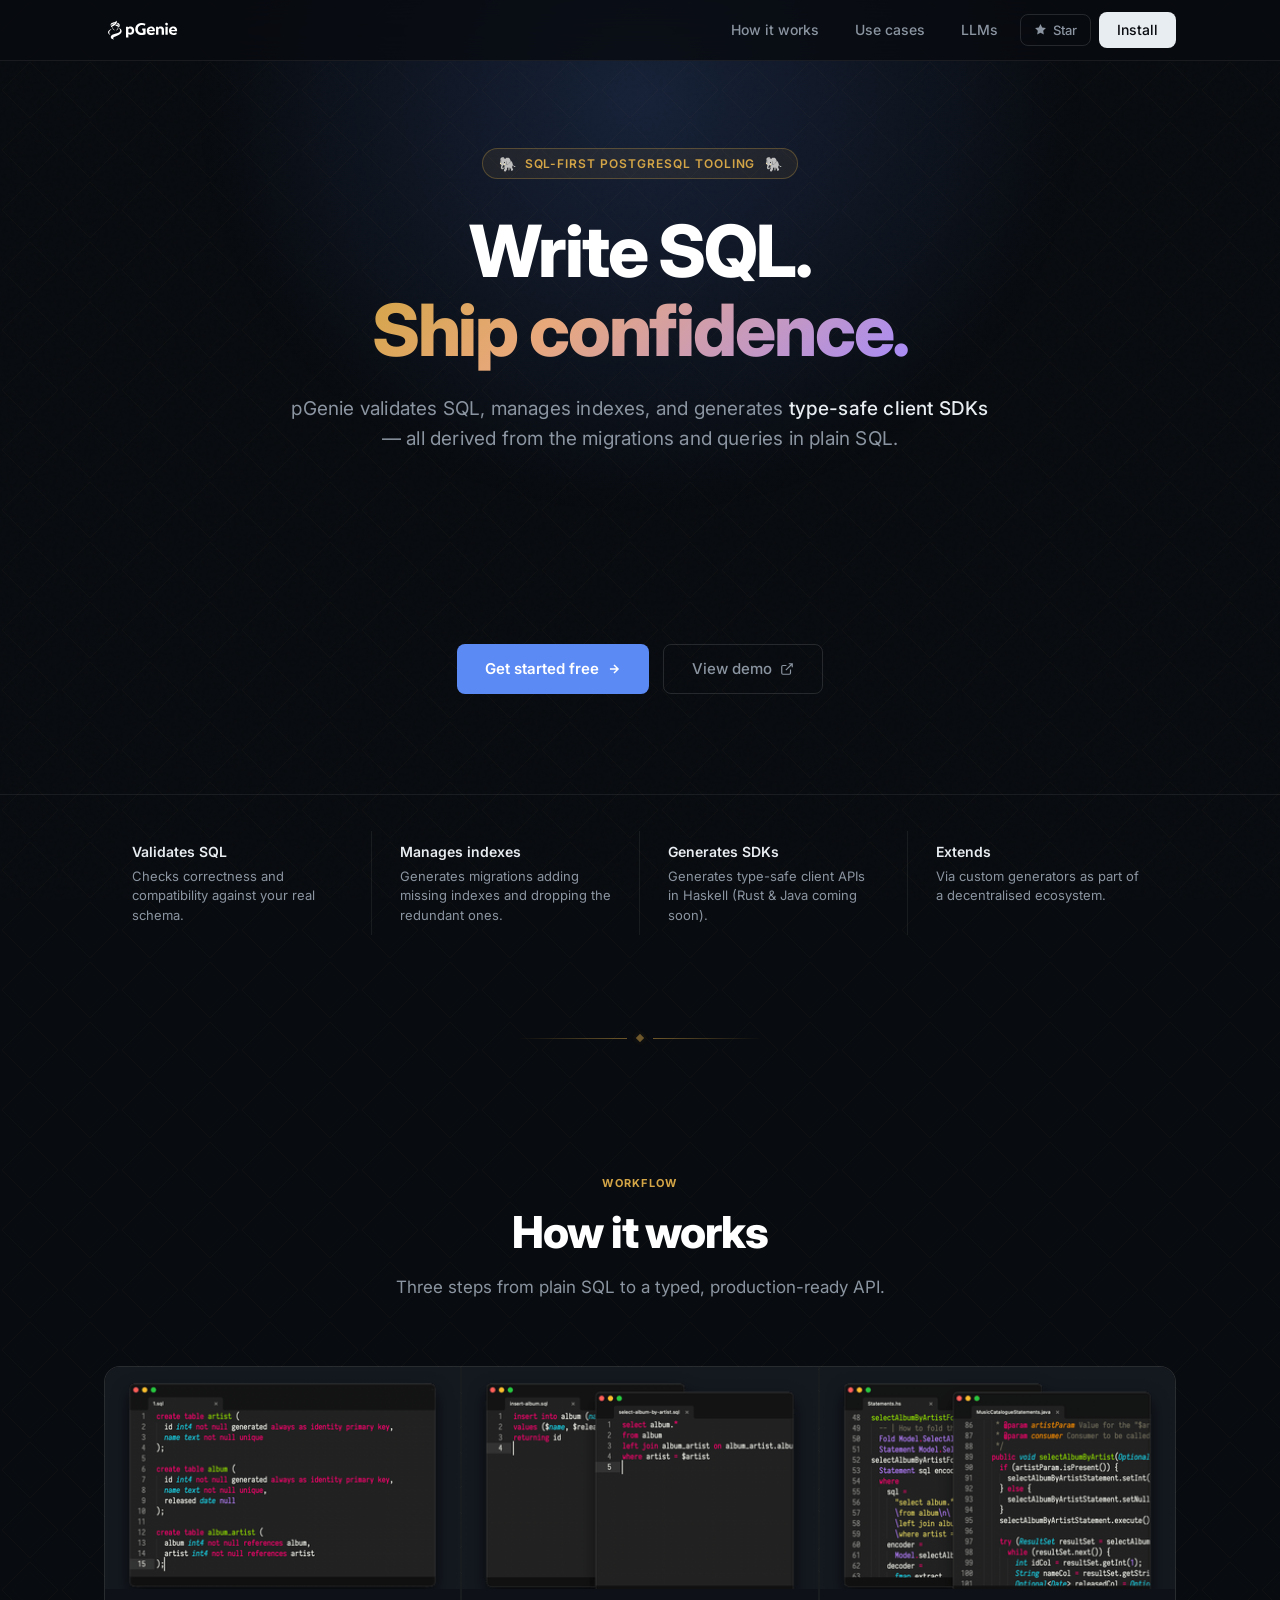
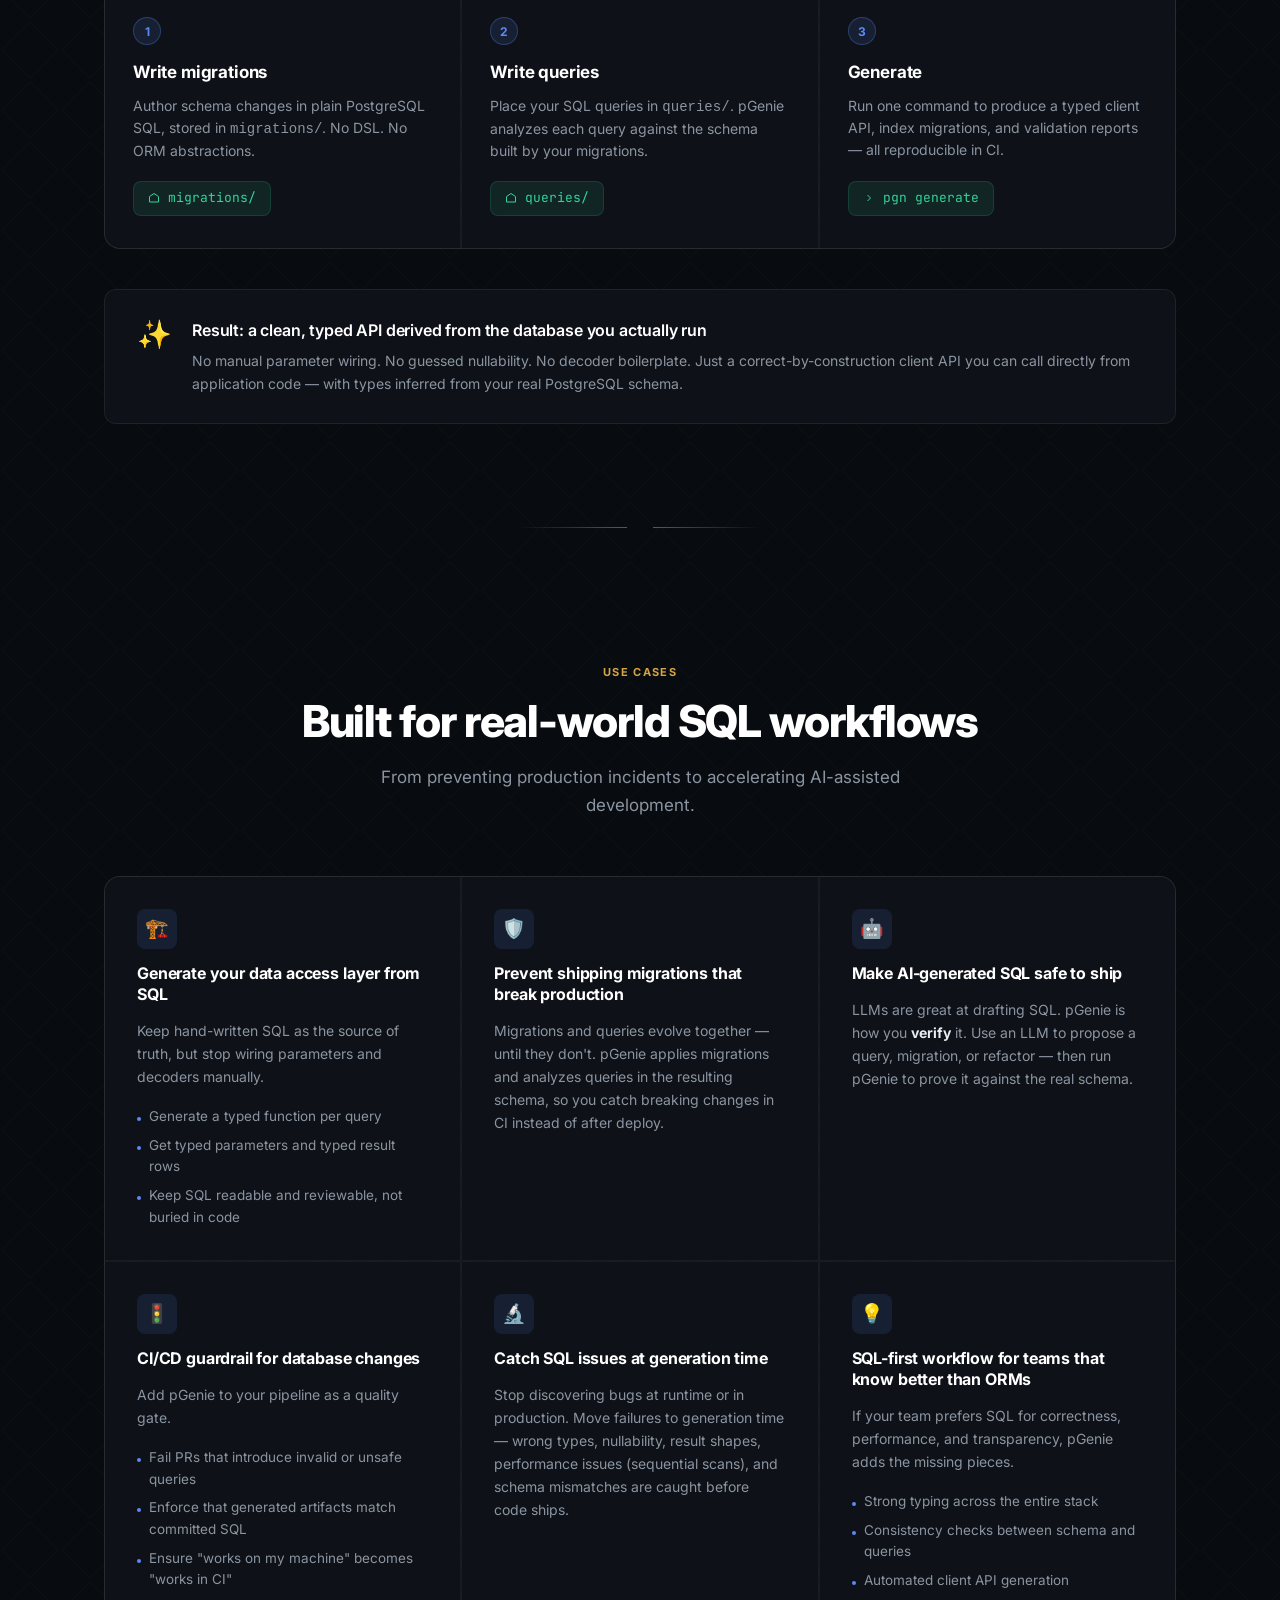
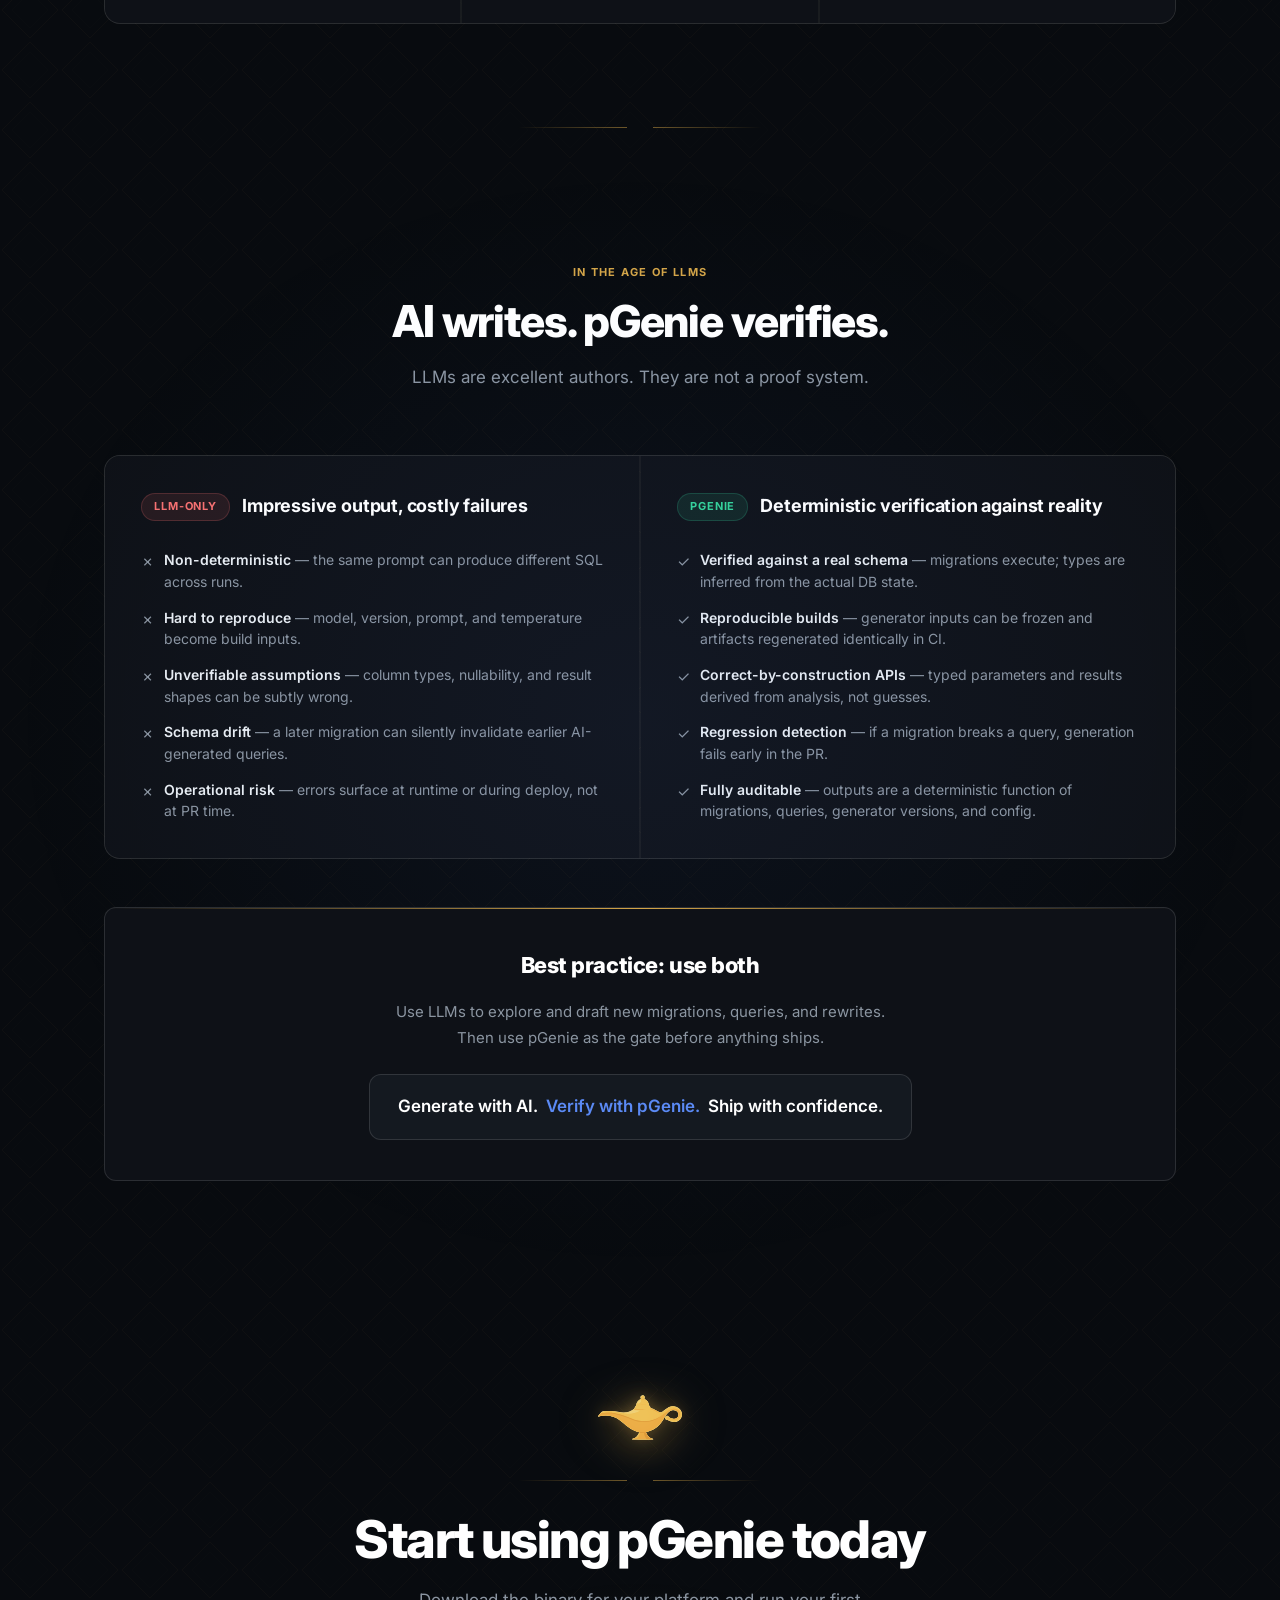
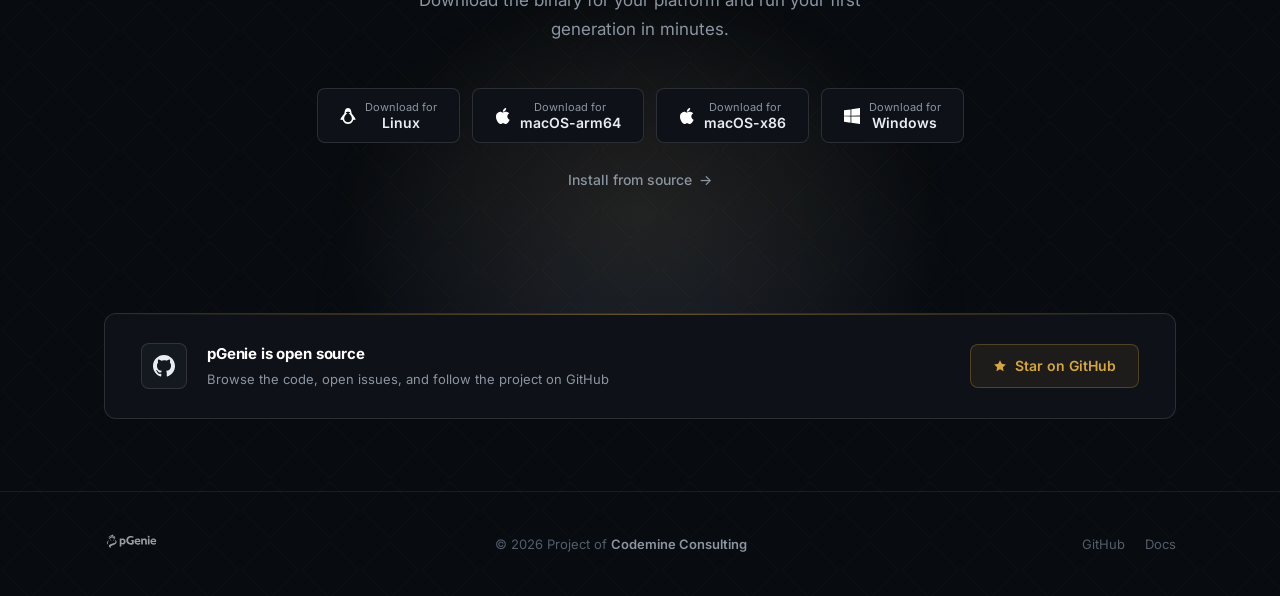
==== commit 8b760f60: "Update binary download links" ====
--- a/index.html
+++ b/index.html
@@ -1252,25 +1252,25 @@
       <h2>Start using pGenie today</h2>
       <p>Download the binary for your platform and run your first generation in minutes.</p>
       <div class="download-buttons">
-        <a id="dl-linux-x86_64" href="a">
+        <a id="dl-linux-x86_64" href="https://github.com/pgenie-io/pgenie/releases/download/v0.1.0/pgn-linux-x86_64">
           <button class="dl-btn" aria-label="Download pGenie for Linux">
             <svg class="dl-btn-os" aria-hidden="true" aria-label="Linux" width="16" height="16" viewBox="0 0 32 32" xmlns="http://www.w3.org/2000/svg"><path fill="white" d="M29.3313 18.9379C29.921 19.9919 30.4634 21.0709 30.8837 22.2069C31.0806 22.7389 31.0392 23.2549 30.6691 23.7019C30.3069 24.1409 29.8373 24.0659 29.3628 23.9389C29.0719 23.8614 28.7805 23.7854 28.4887 23.7109C27.9974 23.5873 27.5077 23.4566 27.02 23.3189C26.7483 23.2409 26.6568 23.2929 26.5958 23.5759C26.2808 25.0359 25.701 26.3889 24.7973 27.5699C22.4978 30.5769 19.5378 32.0289 16.0009 31.9999C12.4631 32.0289 9.50404 30.5769 7.20355 27.5699C6.29891 26.3889 5.72108 25.0369 5.4051 23.5759C5.34406 23.2929 5.25252 23.2409 4.98181 23.3189C4.49455 23.4589 4.00334 23.5849 3.51214 23.7109C3.22077 23.7859 2.92939 23.8609 2.63801 23.9389C2.16354 24.0659 1.69498 24.1409 1.33175 23.7019C0.961621 23.2559 0.918309 22.7389 1.11715 22.2069C1.53847 21.0709 2.07987 19.9929 2.66853 18.9379C4.11932 16.3293 5.91438 13.9345 8.00385 11.8199C8.16627 11.6559 8.27554 11.4659 8.36512 11.2539C8.85337 10.0889 9.07387 8.85689 9.29634 7.62389C9.33177 7.43089 9.36524 7.23689 9.40166 7.04389C9.59952 5.97689 9.81806 4.91489 10.2679 3.92189C11.4334 1.33989 13.4534 0.0878934 15.6082 0.00189339H15.741C15.8277 -0.000106609 15.9143 -0.00110661 16.0009 0.00189339C16.0866 -0.00110661 16.1732 -0.000106609 16.2598 0.00189339H16.3927C18.5475 0.0888934 20.5665 1.33989 21.7339 3.92189C22.1818 4.91589 22.4004 5.97789 22.5992 7.04489L22.7075 7.63589C22.928 8.86489 23.1504 10.0939 23.6367 11.2549C23.7253 11.4649 23.8346 11.6559 23.998 11.8199C26.0868 13.9348 27.8815 16.3296 29.3323 18.9379H29.3313ZM16.0019 28.5199C17.6301 28.5159 19.1519 28.0509 20.5064 27.0459C22.7971 25.3459 23.7726 22.9909 23.5452 20.1639C23.3119 17.2739 22.1119 14.8159 19.9906 12.8489C19.3183 12.2269 18.5314 11.7463 17.6753 11.4349C17.6753 11.4349 17.5927 11.4029 17.4509 11.3579C17.5799 11.2799 17.7118 11.2049 17.8447 11.1339L18.5209 10.6889C18.9708 10.3919 19.4206 10.0959 19.8725 9.80189C20.1333 9.63289 20.3007 9.40989 20.2771 9.08889C20.2544 8.77089 20.0674 8.56289 19.7819 8.43789C17.2895 7.34489 14.7911 7.24289 12.2819 8.37989C11.9807 8.51589 11.7464 8.69989 11.7218 9.06389C11.6972 9.42589 11.9059 9.63889 12.1845 9.81889C12.659 10.1239 13.1295 10.4349 13.6 10.7459L14.1828 11.1299C14.3157 11.1999 14.4456 11.2739 14.5736 11.3519C14.419 11.3999 14.3275 11.4349 14.3275 11.4349C13.4714 11.7463 12.6845 12.2269 12.0122 12.8489C9.8909 14.8159 8.69094 17.2729 8.45863 20.1639C8.23026 22.9899 9.20676 25.3459 11.4964 27.0459C12.8509 28.0509 14.3728 28.5149 16.0019 28.5199V28.5199Z"></path></svg>
             <div><div style="font-size:11px;color:var(--text-2);font-weight:400">Download for</div>Linux</div>
           </button>
         </a>
-        <a id="dl-macos-arm64" href="b">
+        <a id="dl-macos-arm64" href="https://github.com/pgenie-io/pgenie/releases/download/v0.1.0/pgn-macos-arm64">
           <button class="dl-btn" aria-label="Download pGenie for macOS-arm64">
             <svg class="dl-btn-os" aria-hidden="true" aria-label="macOS" width="16" height="16" viewBox="0 0 21 24" xmlns="http://www.w3.org/2000/svg"><path fill="white" d="M19.971 18.7035C19.6173 19.5192 19.1811 20.2965 18.669 21.0233C17.9842 21.9908 17.424 22.6605 16.9912 23.0317C16.3215 23.6422 15.6037 23.955 14.8357 23.973C14.2845 23.973 13.6192 23.817 12.8452 23.502C12.0675 23.187 11.355 23.0317 10.7017 23.0317C10.017 23.0317 9.28275 23.1878 8.49675 23.502C7.71 23.817 7.07625 23.982 6.59175 23.9977C5.85525 24.0292 5.12175 23.7075 4.38675 23.0317C3.9195 22.6275 3.33525 21.9345 2.63175 20.952C1.88025 19.9035 1.2615 18.687 0.777 17.301C0.2595 15.8025 0 14.3535 0 12.9487C0 11.34 0.351 9.95325 1.05375 8.79C1.5864 7.87554 2.34651 7.11439 3.26025 6.5805C4.16398 6.04596 5.19234 5.75835 6.24225 5.7465C6.828 5.7465 7.59525 5.92575 8.5485 6.27825C9.4995 6.63225 10.1107 6.81075 10.3785 6.81075C10.5787 6.81075 11.2575 6.60075 12.4072 6.183C13.4947 5.79525 14.4127 5.6355 15.1635 5.697C17.2005 5.8605 18.7312 6.6555 19.7497 8.0895C17.9272 9.1845 17.0257 10.716 17.0437 12.6818C17.0602 14.214 17.6212 15.4875 18.7222 16.4993C19.2104 16.9619 19.779 17.3315 20.4 17.5897C20.2635 17.9775 20.1217 18.348 19.971 18.7035V18.7035ZM15.2985 0.4815C15.2985 1.6815 14.856 2.80275 13.9732 3.84C12.909 5.07225 11.622 5.78475 10.2262 5.67225C10.2073 5.52124 10.1978 5.36919 10.1977 5.217C10.1977 4.065 10.7047 2.832 11.6025 1.82325C12.051 1.3125 12.6225 0.88875 13.314 0.54975C14.0047 0.216 14.658 0.03 15.2722 0C15.2902 0.16125 15.2977 0.3225 15.2977 0.4815H15.2985Z"></path></svg>
             <div><div style="font-size:11px;color:var(--text-2);font-weight:400">Download for</div>macOS-arm64</div>
           </button>
         </a>
-        <a id="dl-macos-x86_64" href="c">
+        <a id="dl-macos-x86_64" href="https://github.com/pgenie-io/pgenie/releases/download/v0.1.0/pgn-macos-x86_64">
           <button class="dl-btn" aria-label="Download pGenie for macOS-x86_64">
             <svg class="dl-btn-os" aria-hidden="true" aria-label="macOS" width="16" height="16" viewBox="0 0 21 24" xmlns="http://www.w3.org/2000/svg"><path fill="white" d="M19.971 18.7035C19.6173 19.5192 19.1811 20.2965 18.669 21.0233C17.9842 21.9908 17.424 22.6605 16.9912 23.0317C16.3215 23.6422 15.6037 23.955 14.8357 23.973C14.2845 23.973 13.6192 23.817 12.8452 23.502C12.0675 23.187 11.355 23.0317 10.7017 23.0317C10.017 23.0317 9.28275 23.1878 8.49675 23.502C7.71 23.817 7.07625 23.982 6.59175 23.9977C5.85525 24.0292 5.12175 23.7075 4.38675 23.0317C3.9195 22.6275 3.33525 21.9345 2.63175 20.952C1.88025 19.9035 1.2615 18.687 0.777 17.301C0.2595 15.8025 0 14.3535 0 12.9487C0 11.34 0.351 9.95325 1.05375 8.79C1.5864 7.87554 2.34651 7.11439 3.26025 6.5805C4.16398 6.04596 5.19234 5.75835 6.24225 5.7465C6.828 5.7465 7.59525 5.92575 8.5485 6.27825C9.4995 6.63225 10.1107 6.81075 10.3785 6.81075C10.5787 6.81075 11.2575 6.60075 12.4072 6.183C13.4947 5.79525 14.4127 5.6355 15.1635 5.697C17.2005 5.8605 18.7312 6.6555 19.7497 8.0895C17.9272 9.1845 17.0257 10.716 17.0437 12.6818C17.0602 14.214 17.6212 15.4875 18.7222 16.4993C19.2104 16.9619 19.779 17.3315 20.4 17.5897C20.2635 17.9775 20.1217 18.348 19.971 18.7035V18.7035ZM15.2985 0.4815C15.2985 1.6815 14.856 2.80275 13.9732 3.84C12.909 5.07225 11.622 5.78475 10.2262 5.67225C10.2073 5.52124 10.1978 5.36919 10.1977 5.217C10.1977 4.065 10.7047 2.832 11.6025 1.82325C12.051 1.3125 12.6225 0.88875 13.314 0.54975C14.0047 0.216 14.658 0.03 15.2722 0C15.2902 0.16125 15.2977 0.3225 15.2977 0.4815H15.2985Z"></path></svg>
             <div><div style="font-size:11px;color:var(--text-2);font-weight:400">Download for</div>macOS-x86</div>
           </button>
         </a>
-        <a id="dl-windows-x86_64" href="d">
+        <a id="dl-windows-x86_64" href="https://github.com/pgenie-io/pgenie/releases/download/v0.1.0/pgn-windows-x86_64.exe">
           <button class="dl-btn" aria-label="Download pGenie for Windows">
             <svg class="dl-btn-os" aria-hidden="true" aria-label="Windows" width="16" height="16" viewBox="0 0 32 32" xmlns="http://www.w3.org/2000/svg"><path fill="white" d="M0.001 4.53L13.08 2.756L13.085 15.331L0.015 15.406L0 4.53H0.001ZM13.072 16.78L13.082 29.366L0.012 27.574L0.01 16.695L13.071 16.779L13.072 16.78ZM14.658 2.523L31.998 0V15.17L14.658 15.308V2.523ZM32 16.898L31.997 32L14.657 29.56L14.633 16.87L32.001 16.898H32Z"></path></svg>
             <div><div style="font-size:11px;color:var(--text-2);font-weight:400">Download for</div>Windows</div>
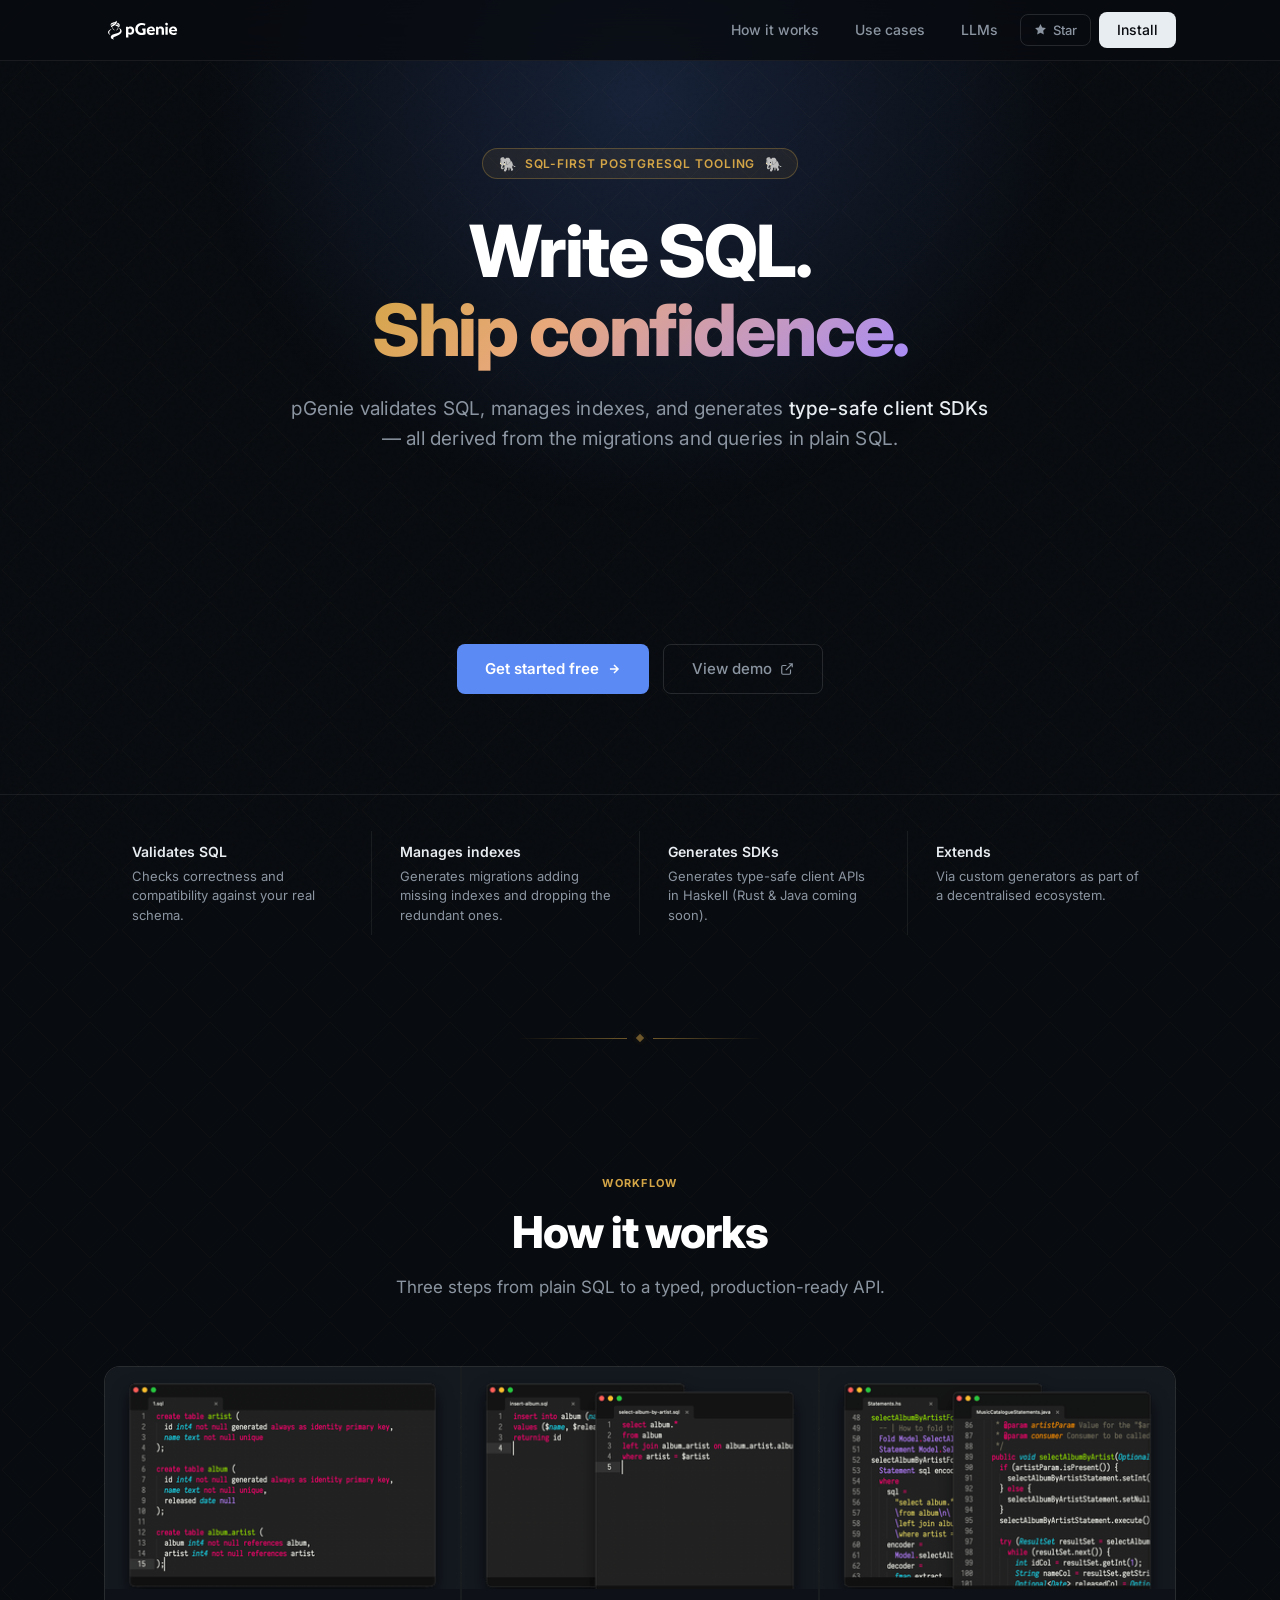
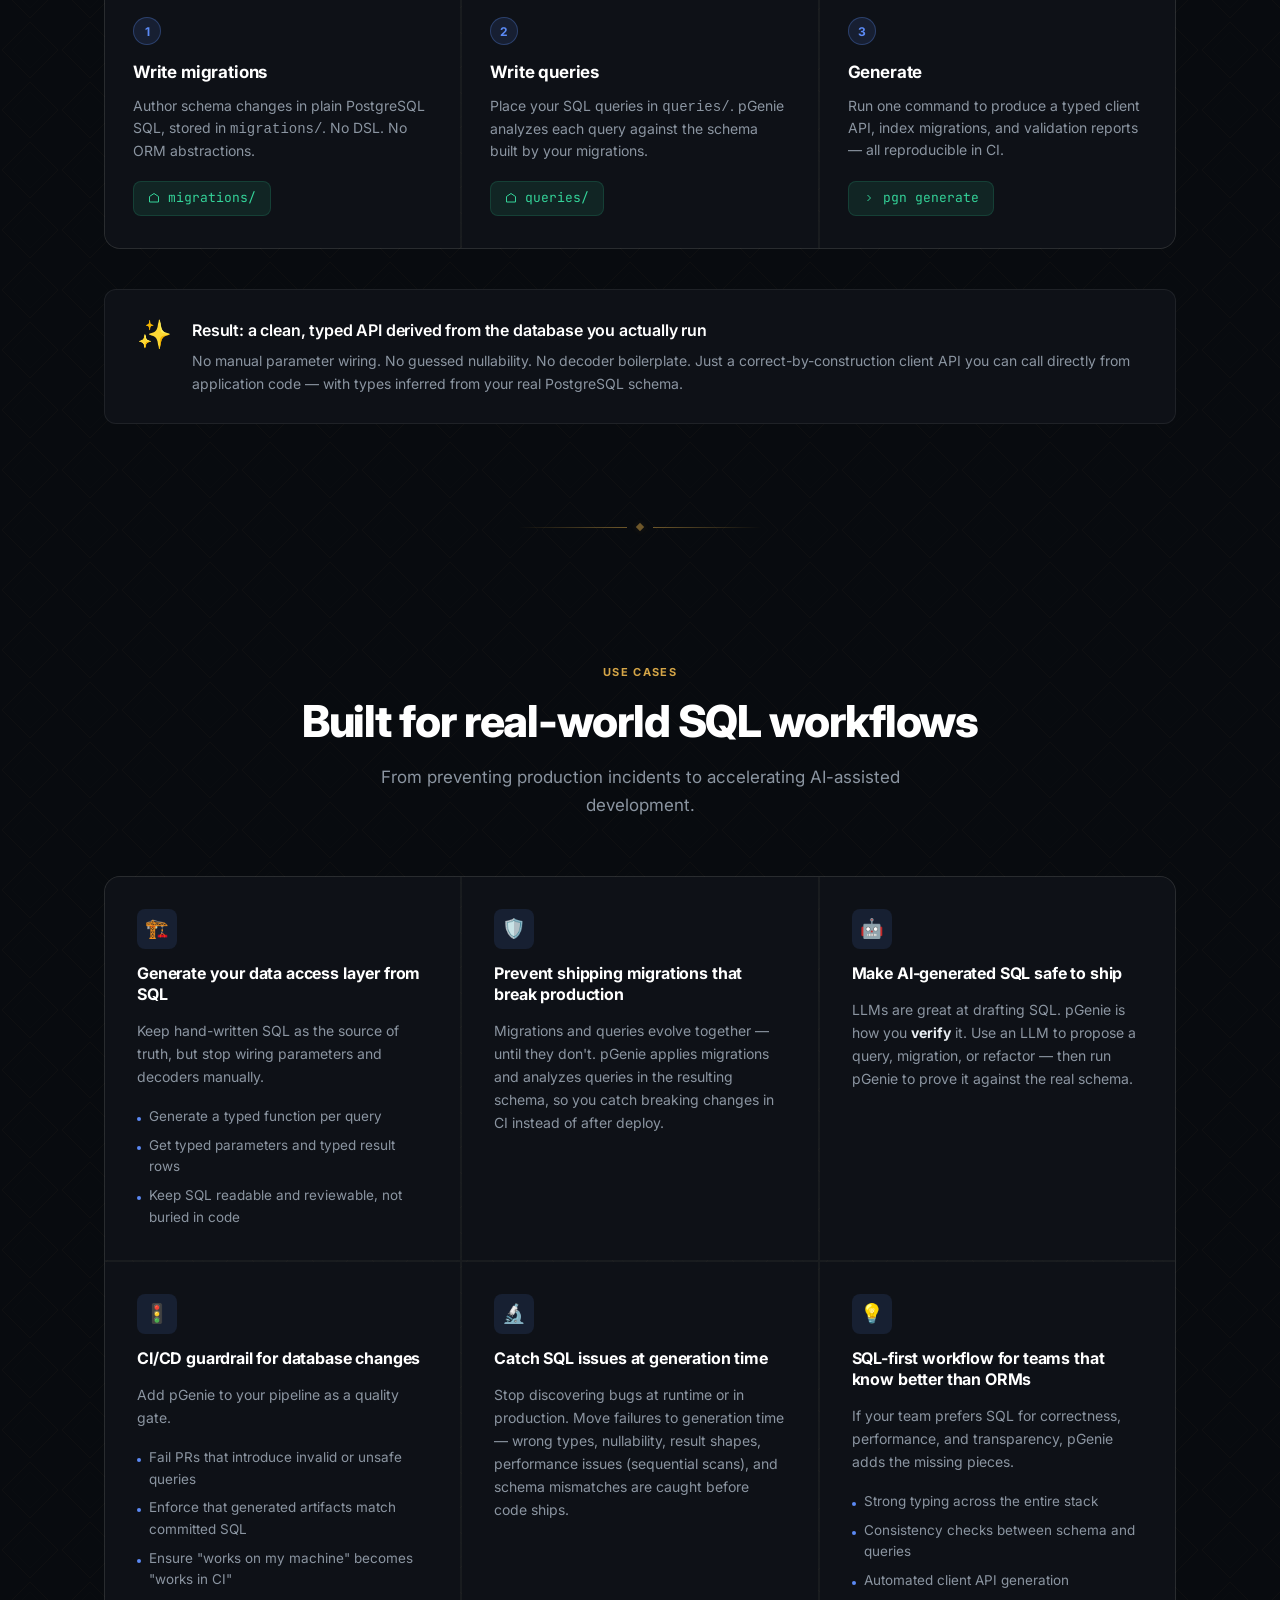
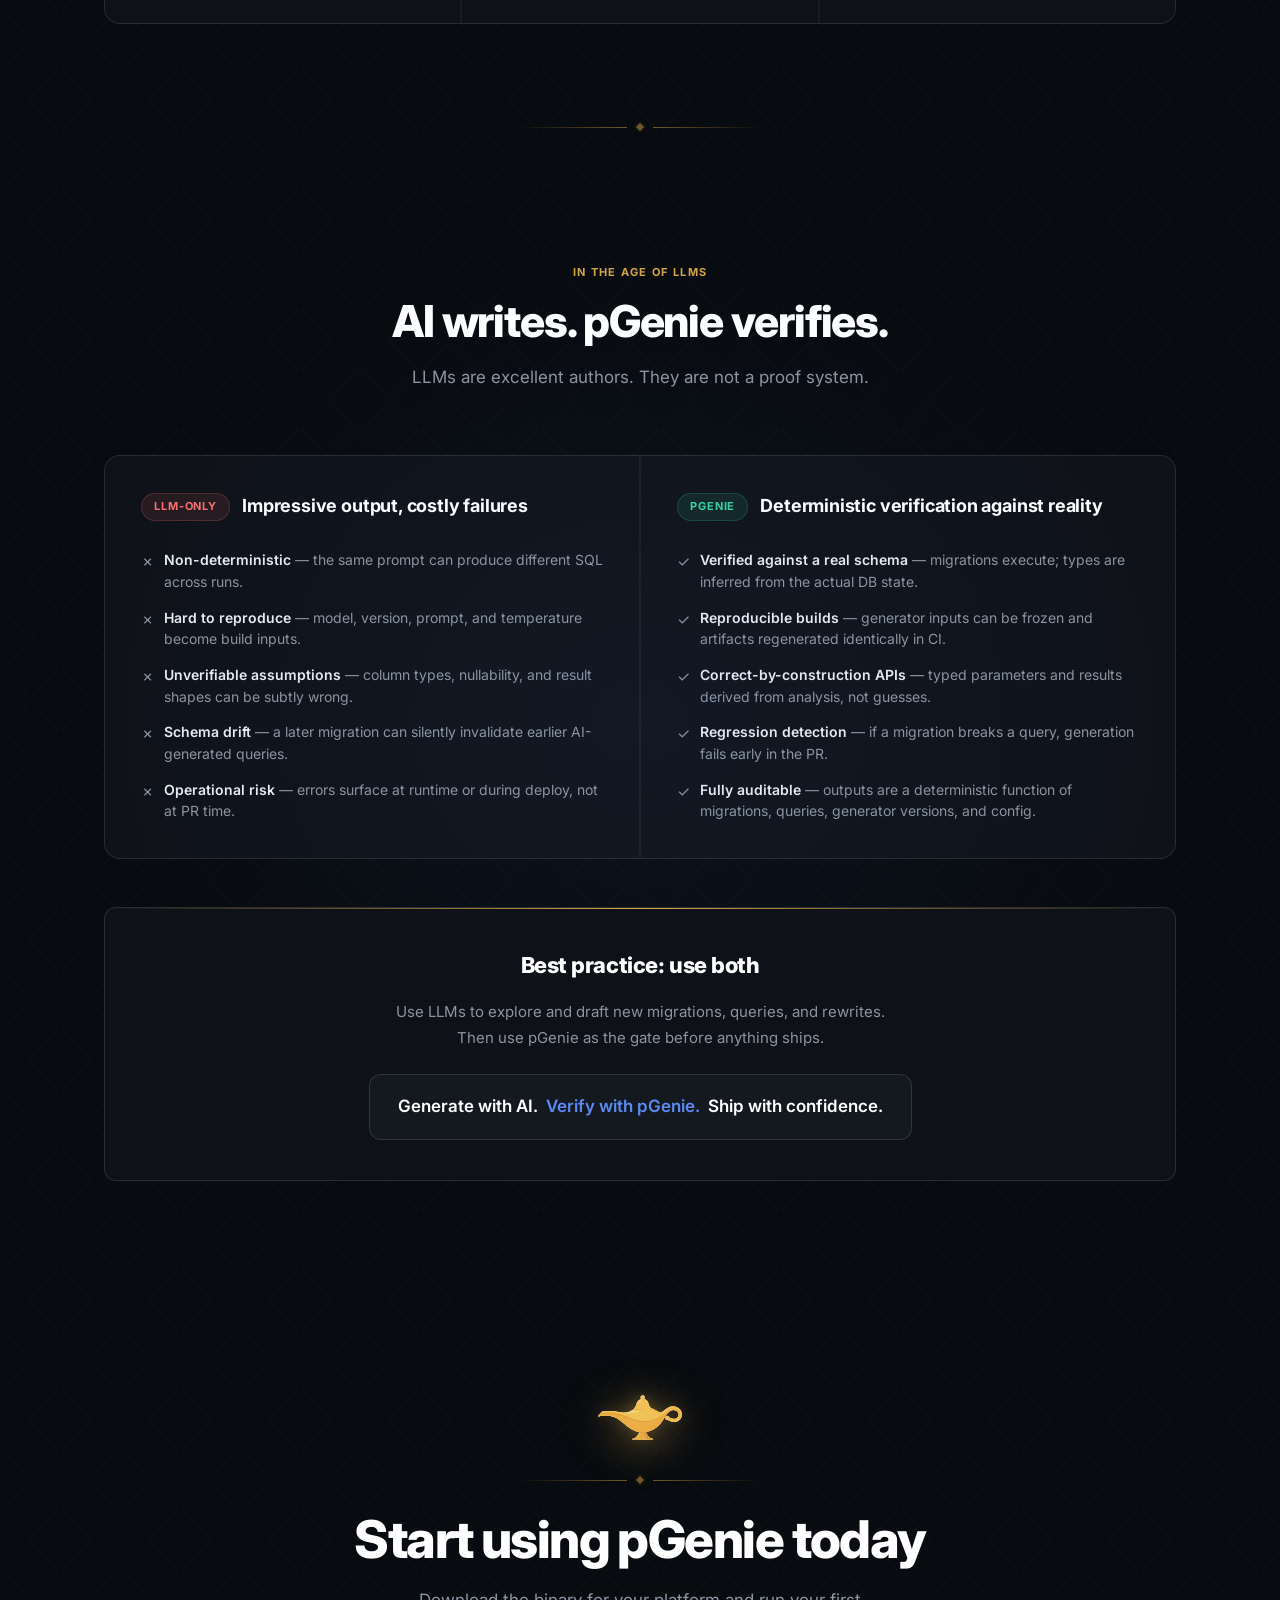
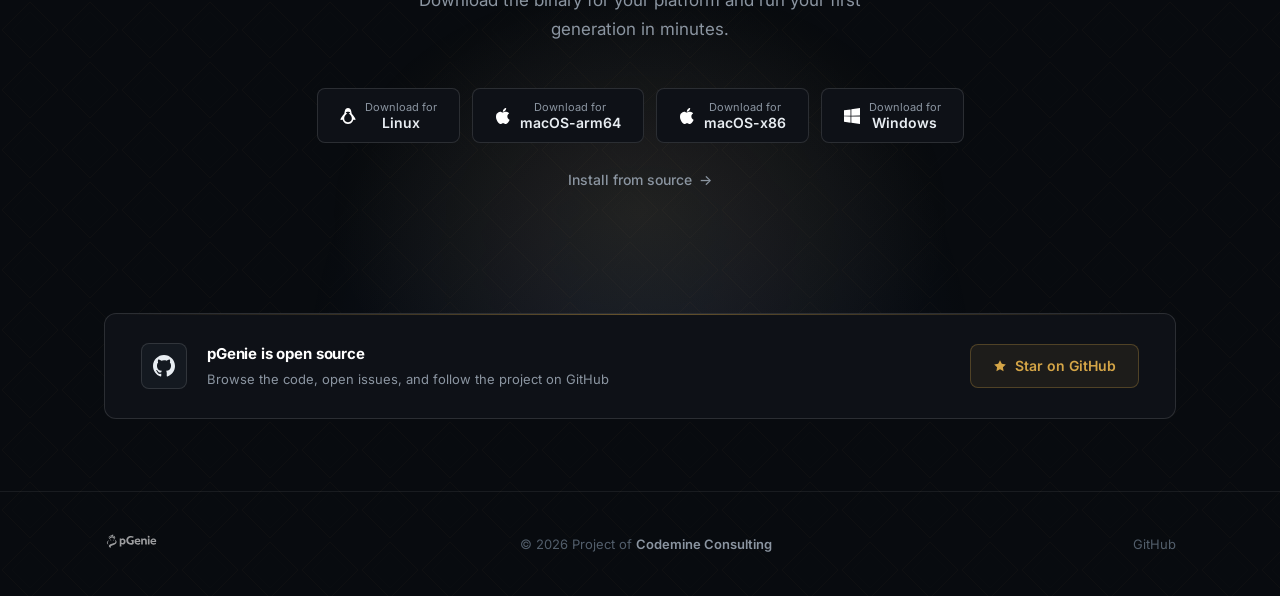
==== commit ee4040c1: "Remove Docs for now" ====
--- a/index.html
+++ b/index.html
@@ -1313,7 +1313,6 @@
       <div class="footer-copy">&copy; 2026 Project of <a href="https://codemine.io" target="_blank" rel="noopener">Codemine Consulting</a></div>
       <div class="footer-links">
         <a href="https://github.com/pgenie-io/pgenie" target="_blank" rel="noopener">GitHub</a>
-        <a href="#how-it-works">Docs</a>
       </div>
     </div>
   </footer>
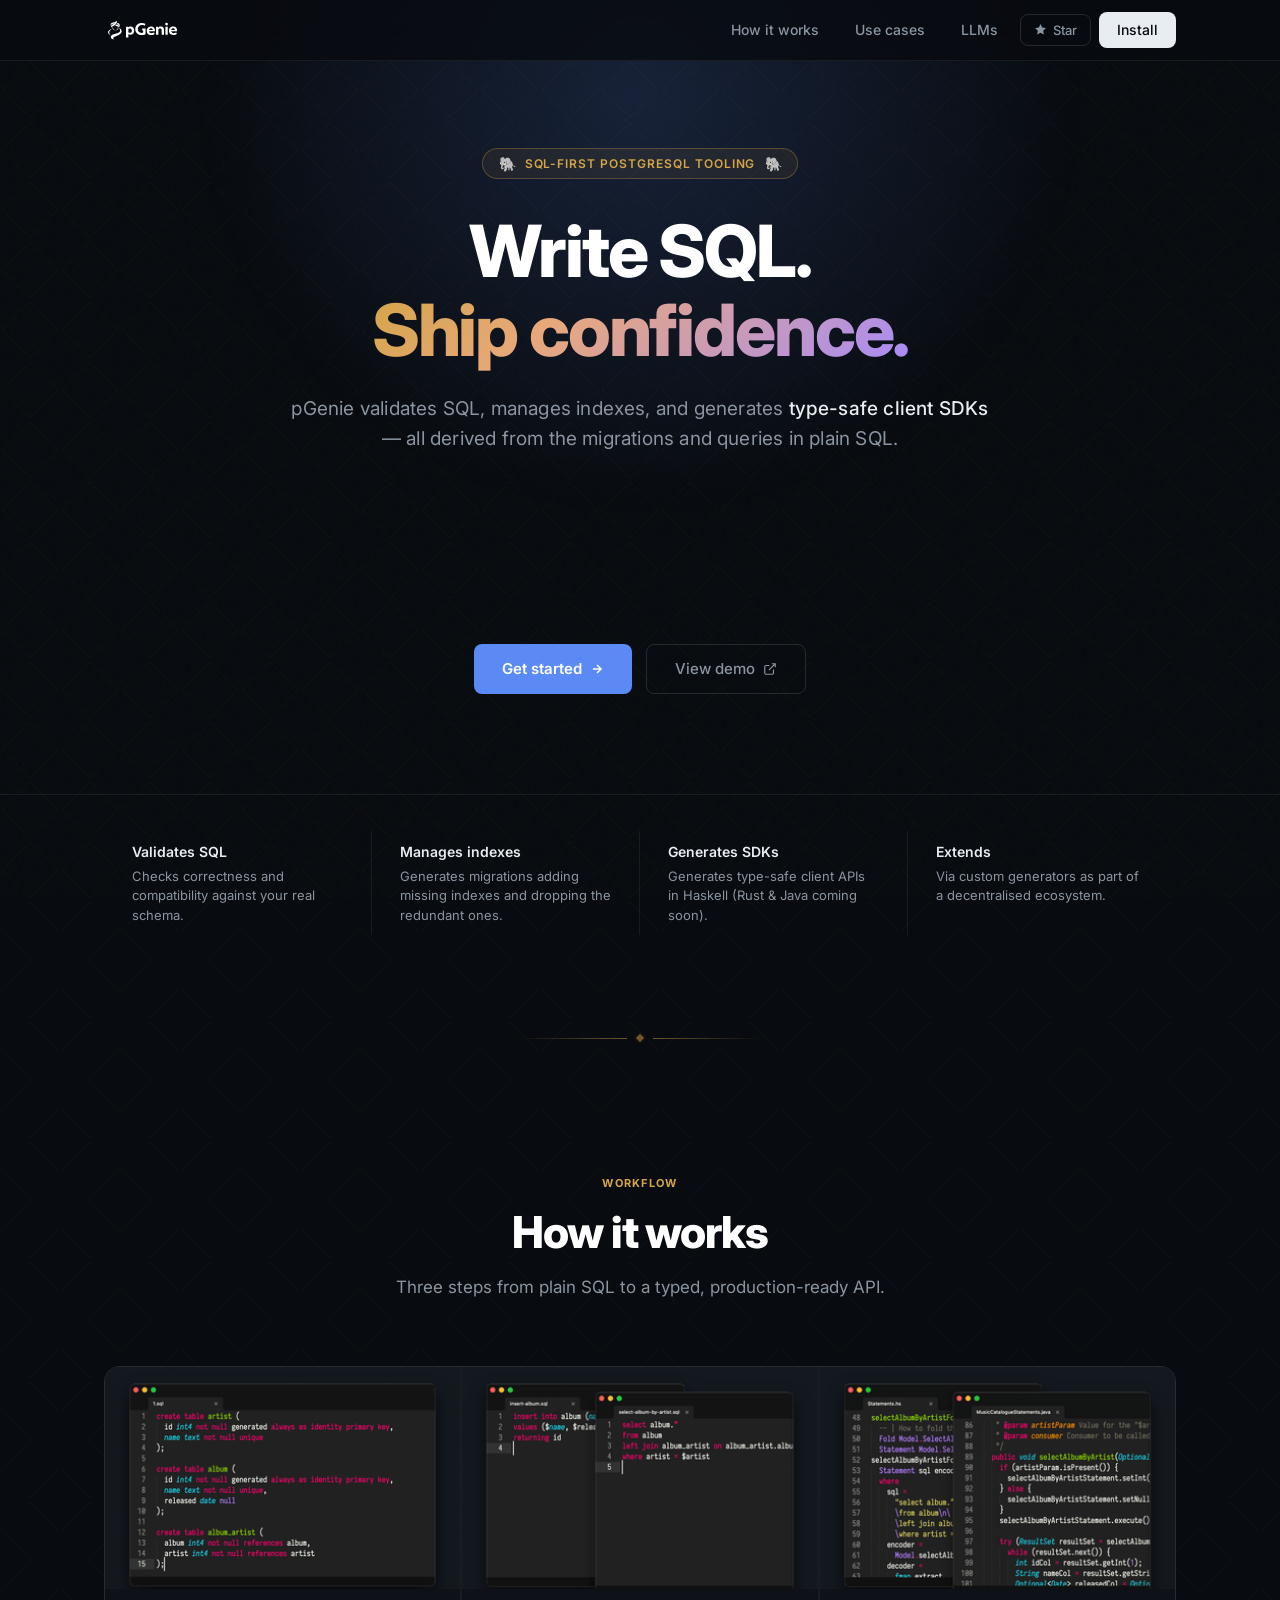
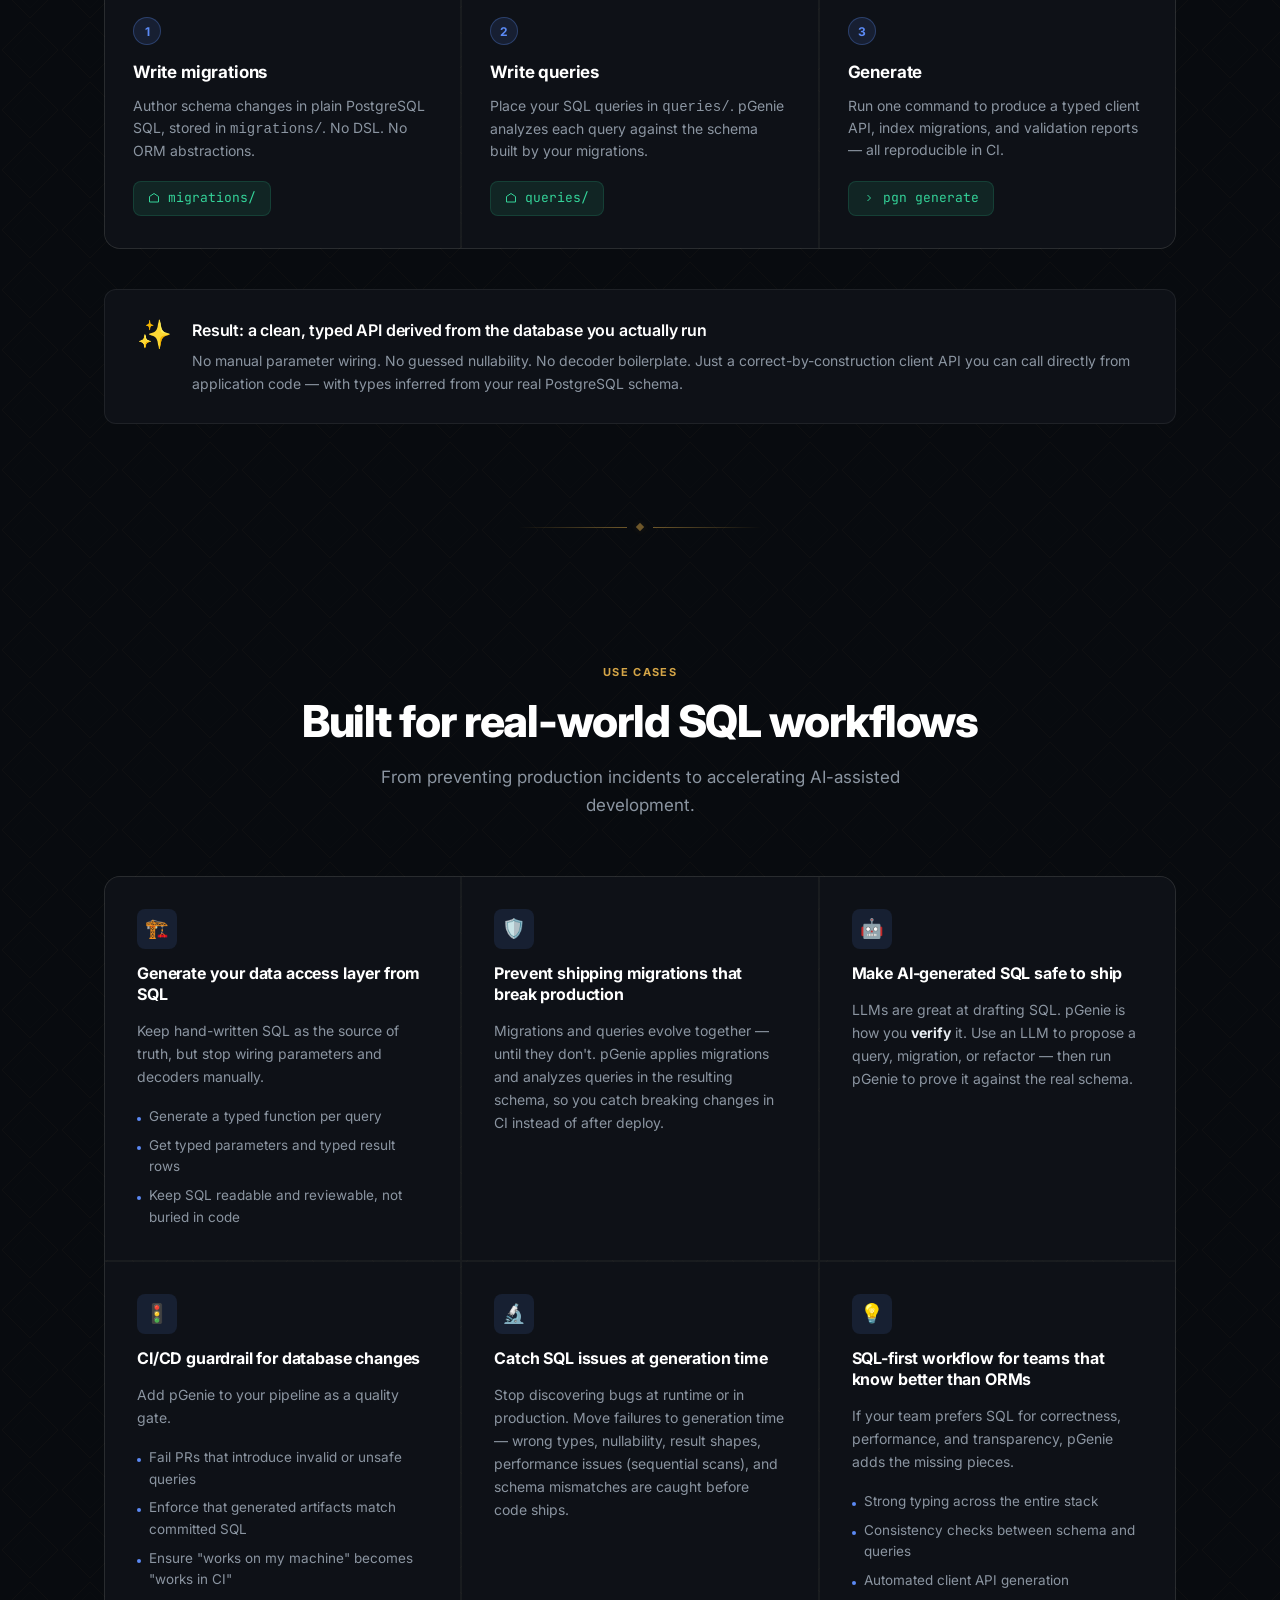
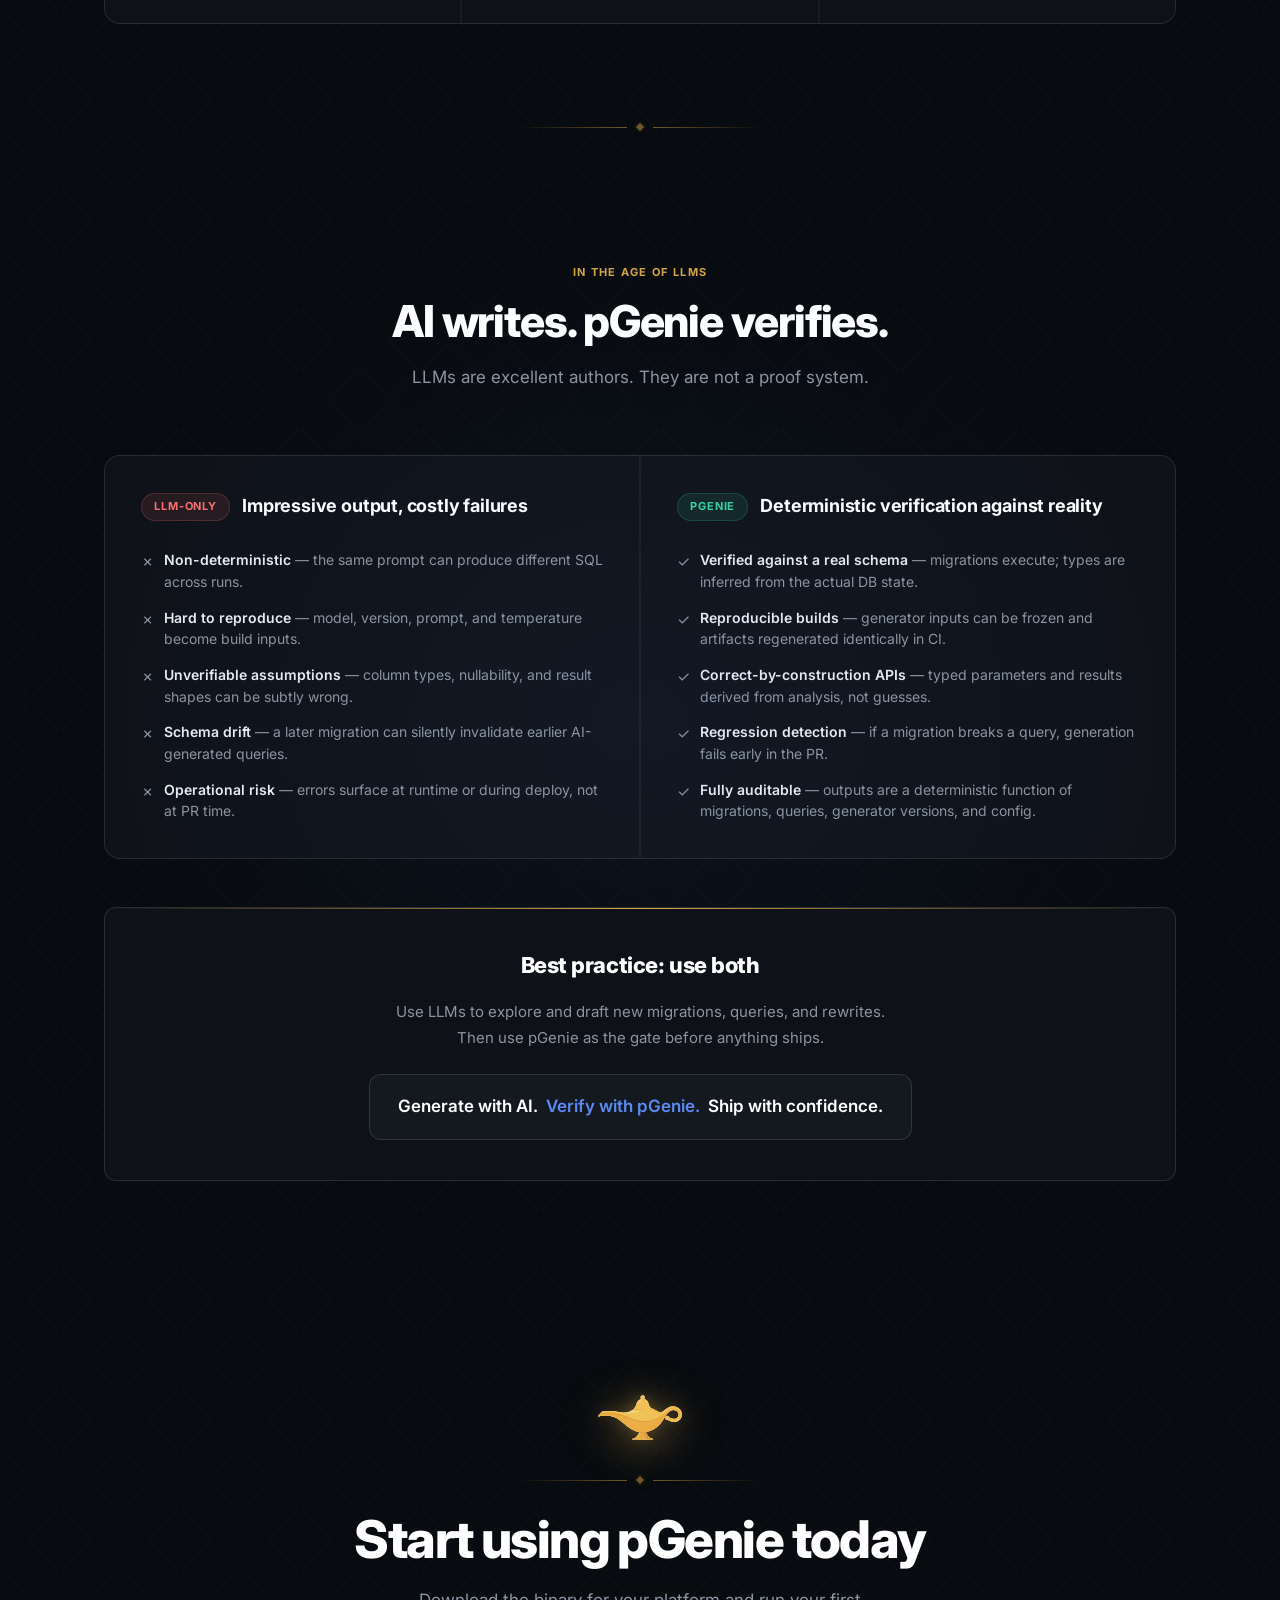
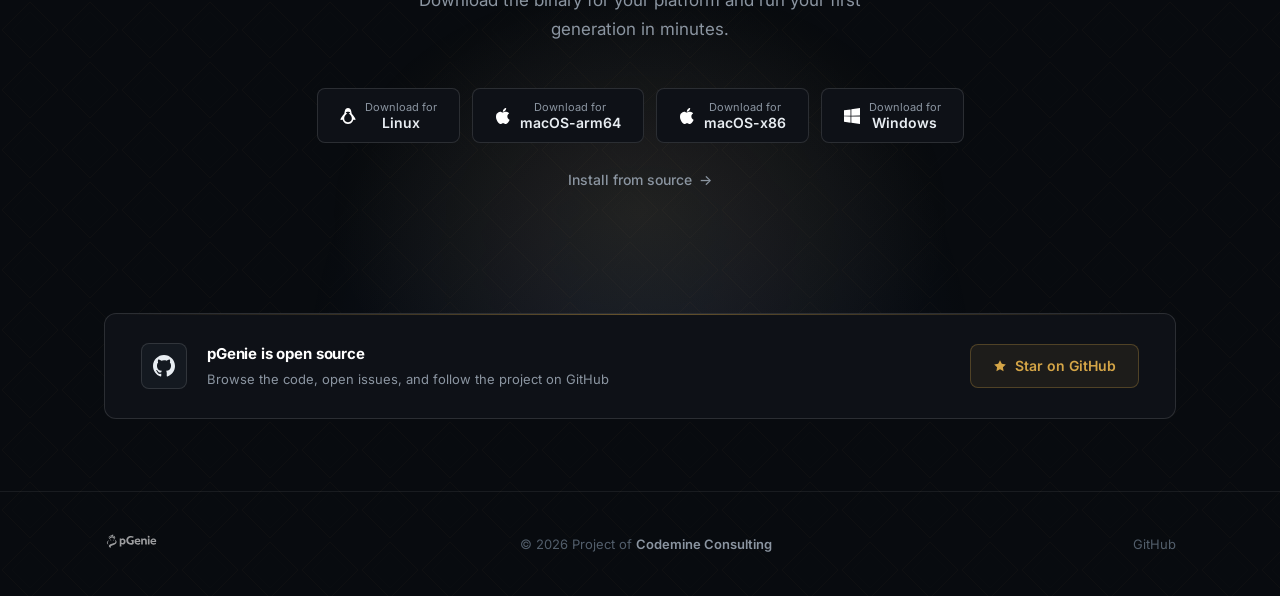
==== commit 531ab166: "Remove "free" from the "Get started" button text" ====
--- a/index.html
+++ b/index.html
@@ -988,7 +988,7 @@
       <div class="hero-pills-spacer" aria-hidden="true"></div>
       <div class="hero-actions">
         <a href="#install" class="btn-primary">
-          Get started free
+          Get started
           <svg width="14" height="14" viewBox="0 0 24 24" fill="none" stroke="currentColor" stroke-width="2.5"><path d="M5 12h14M12 5l7 7-7 7"/></svg>
         </a>
         <a href="https://github.com/pgenie-io/demo" class="btn-secondary" target="_blank" rel="noopener">
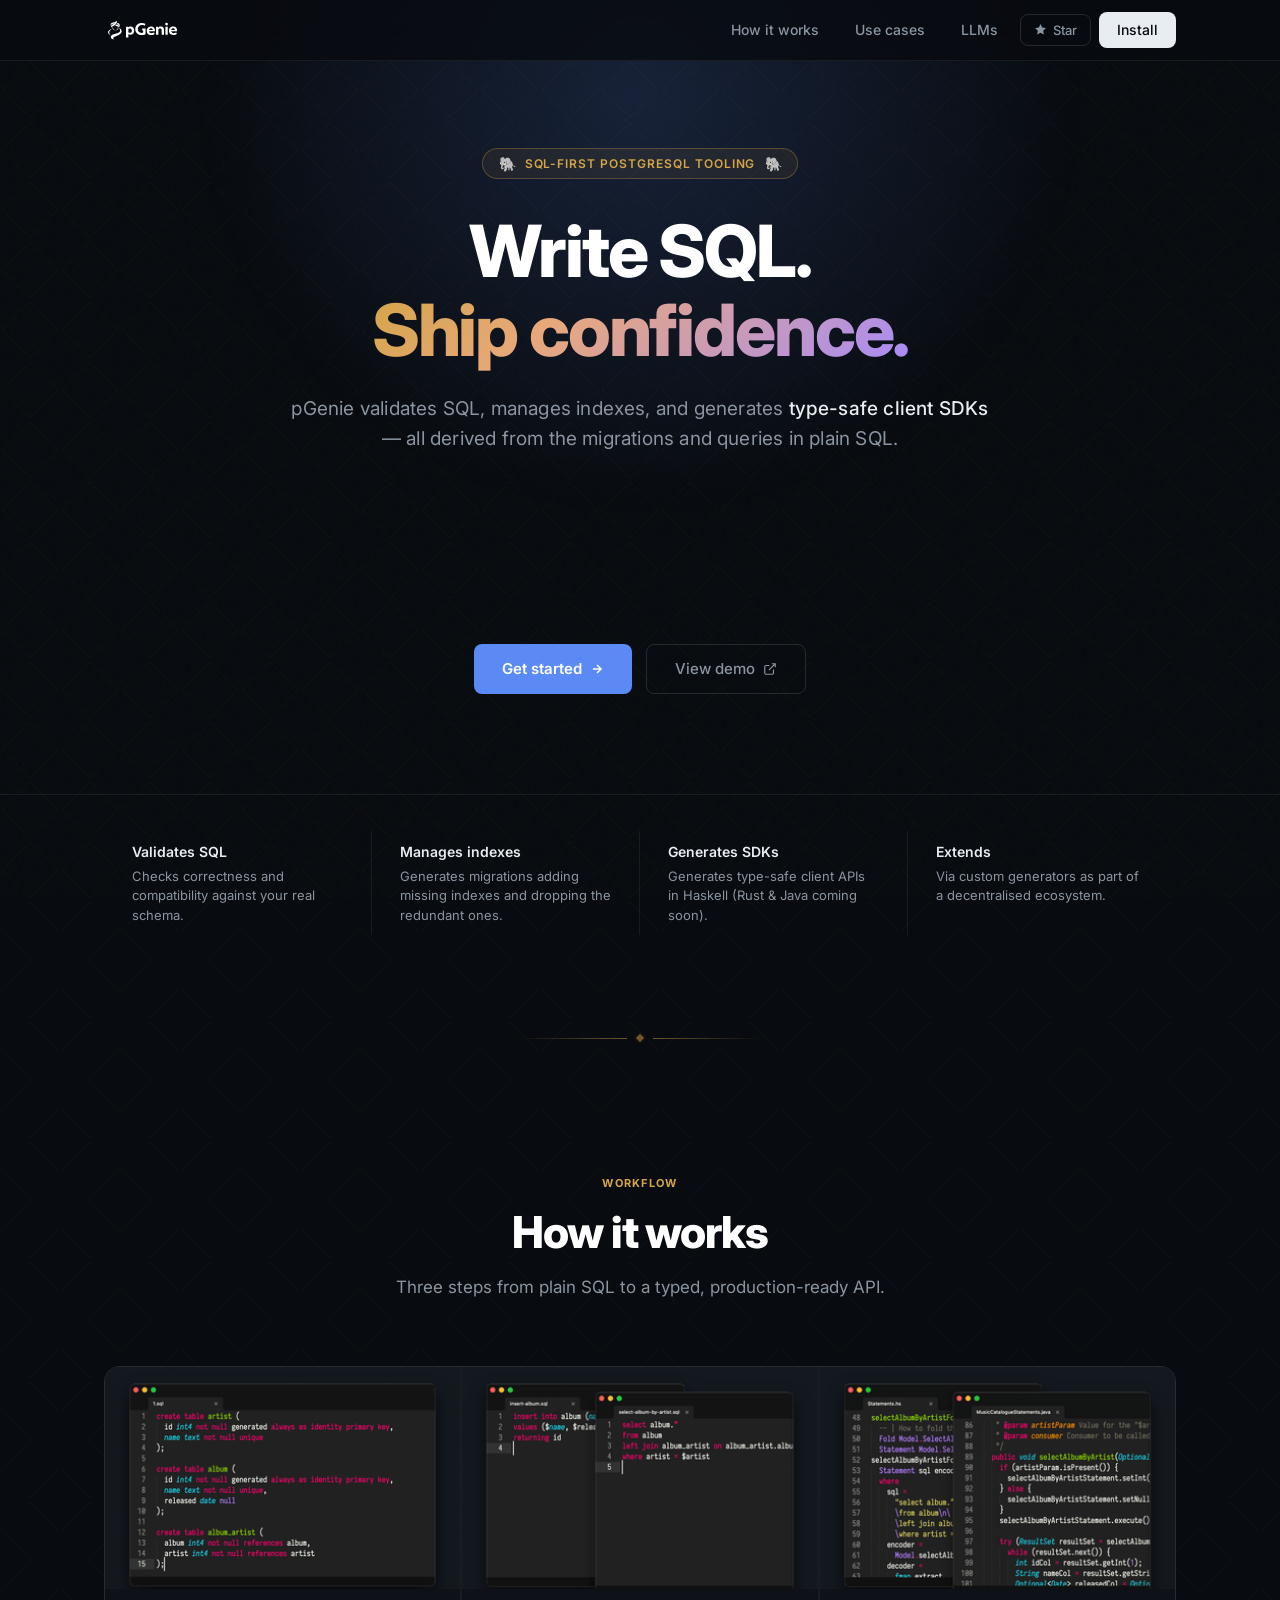
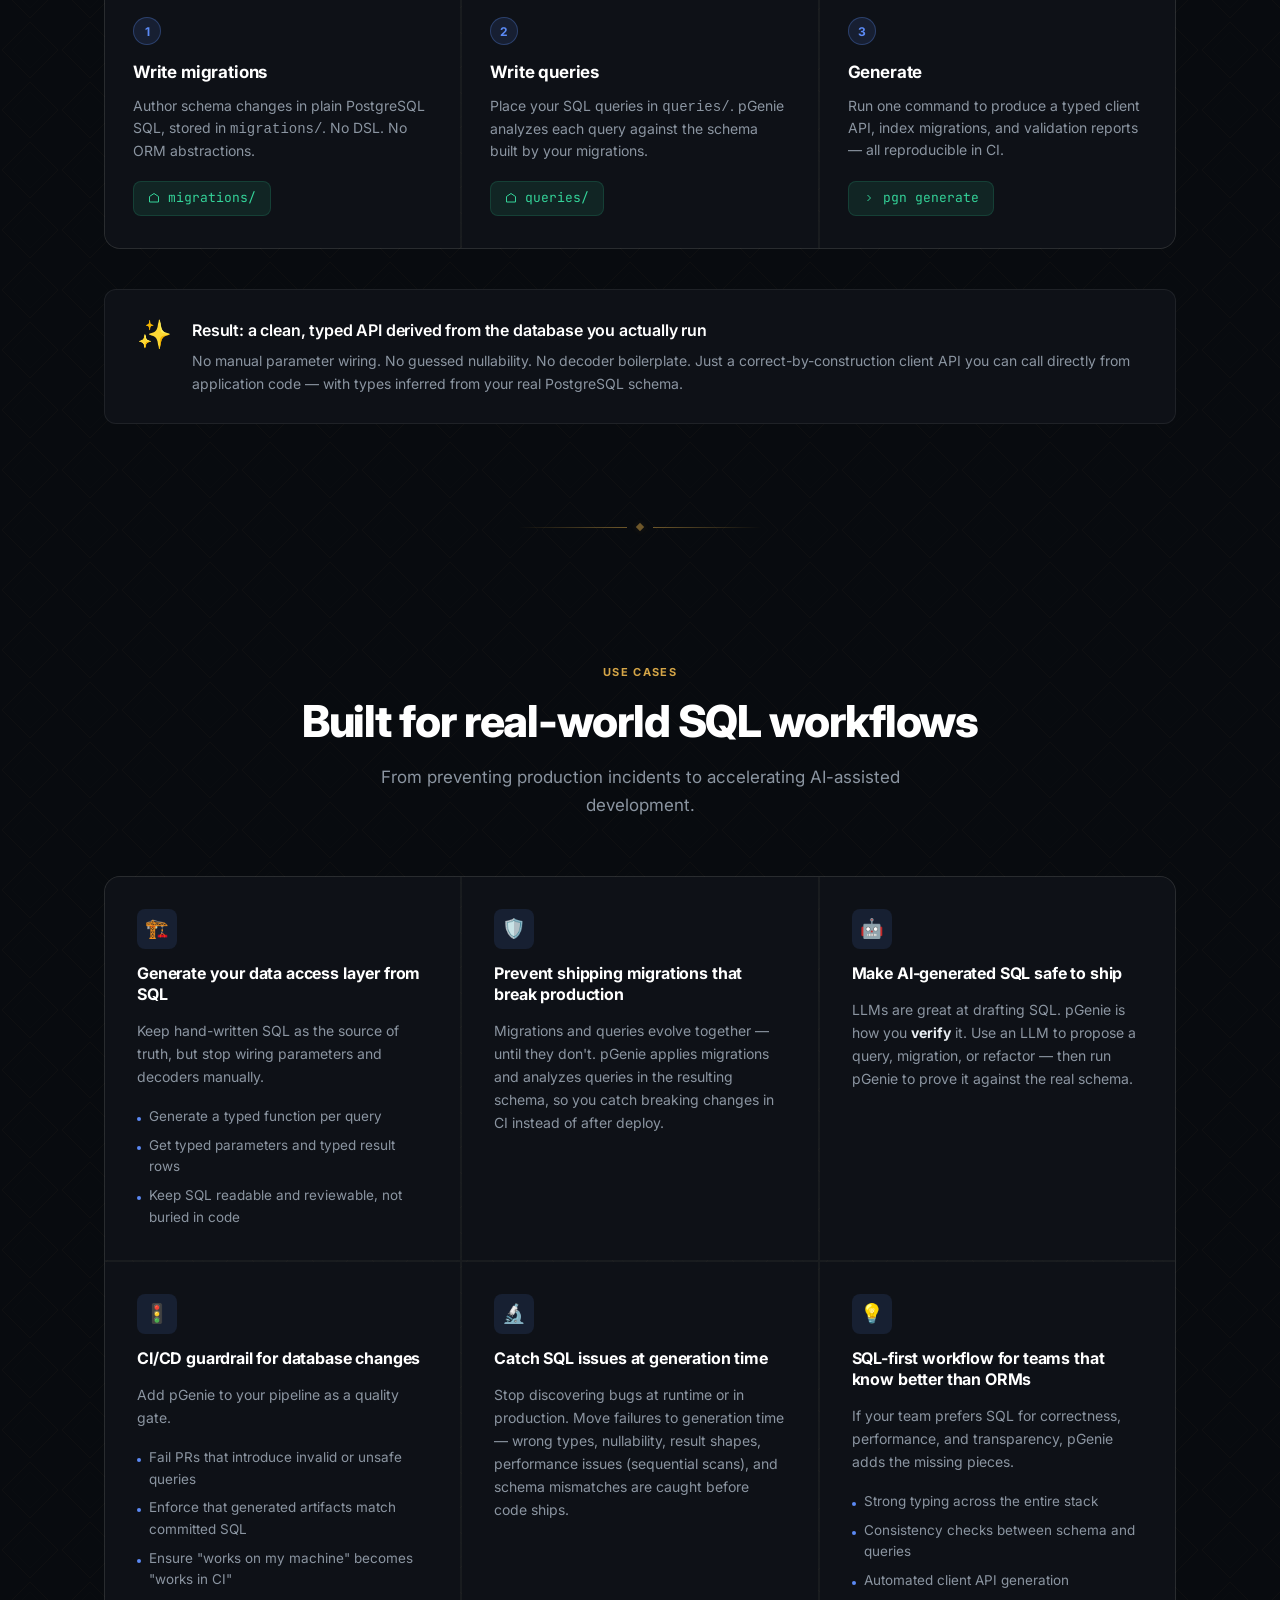
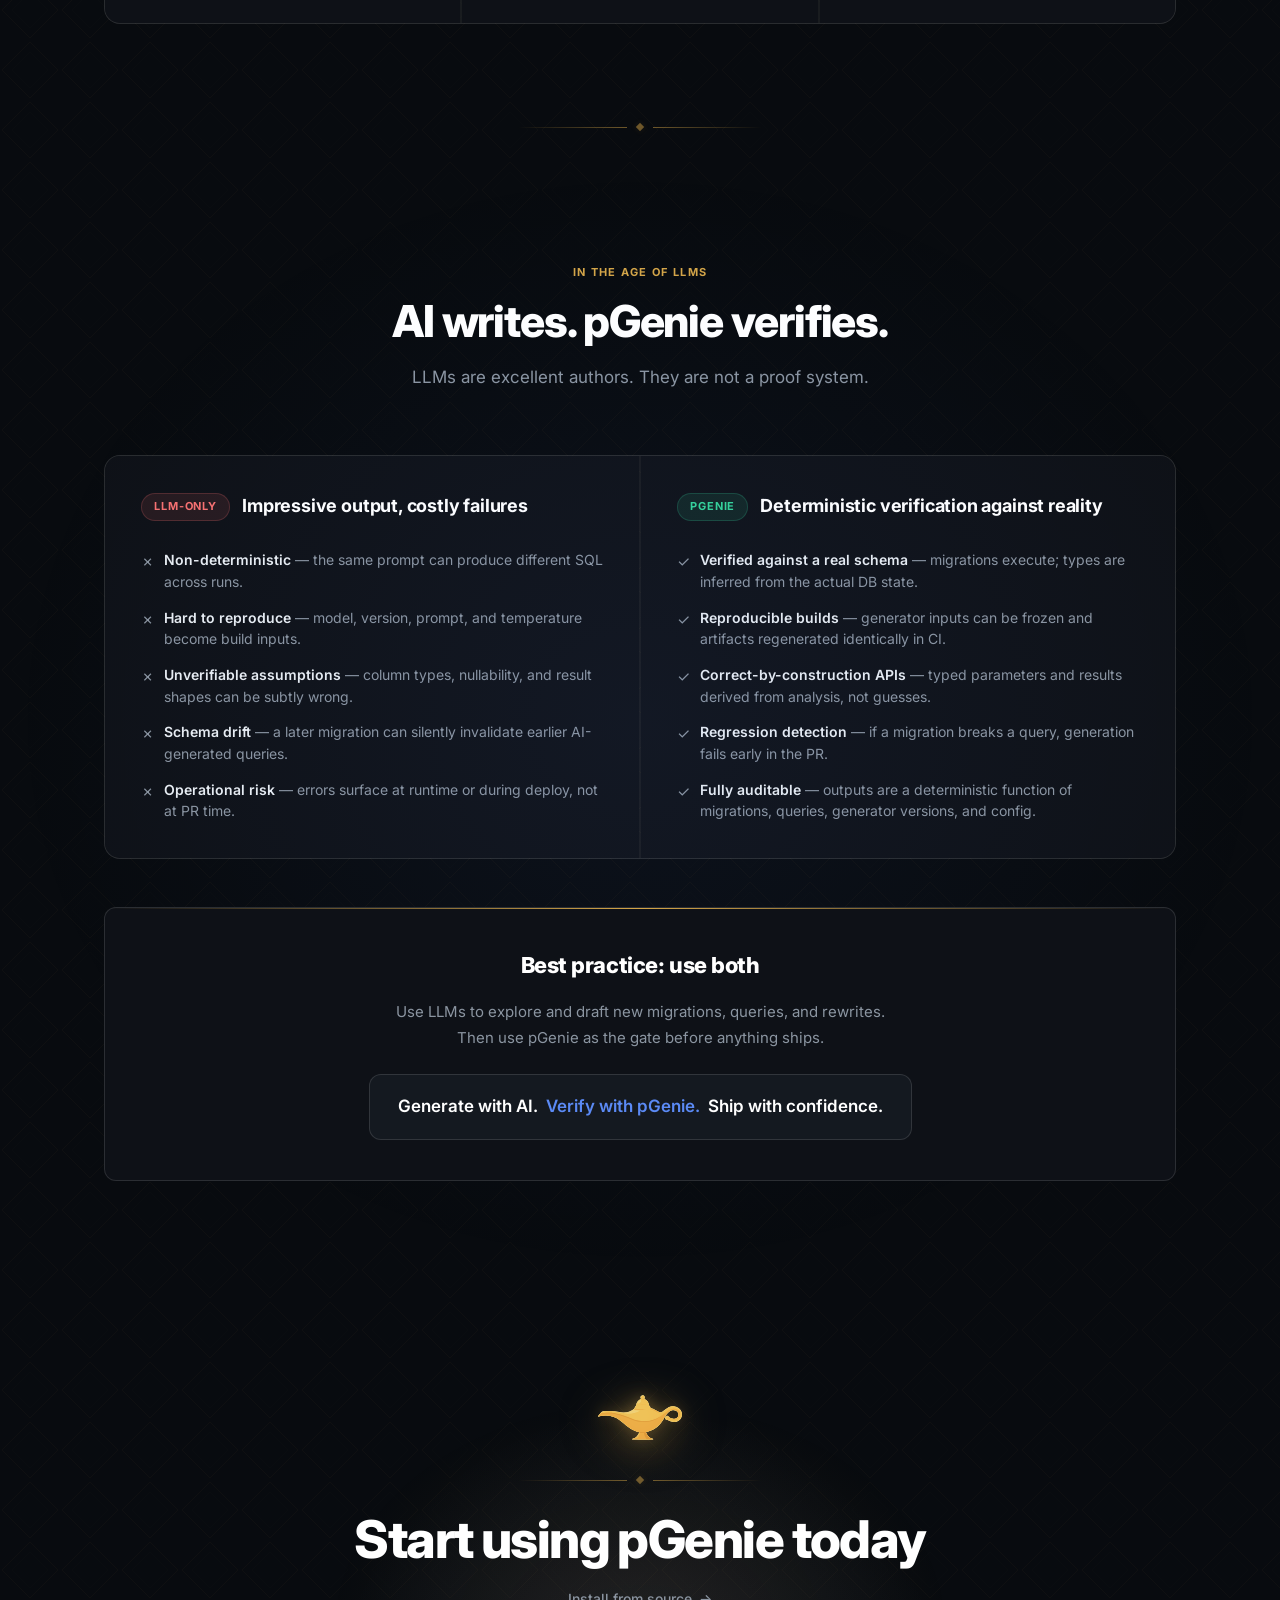
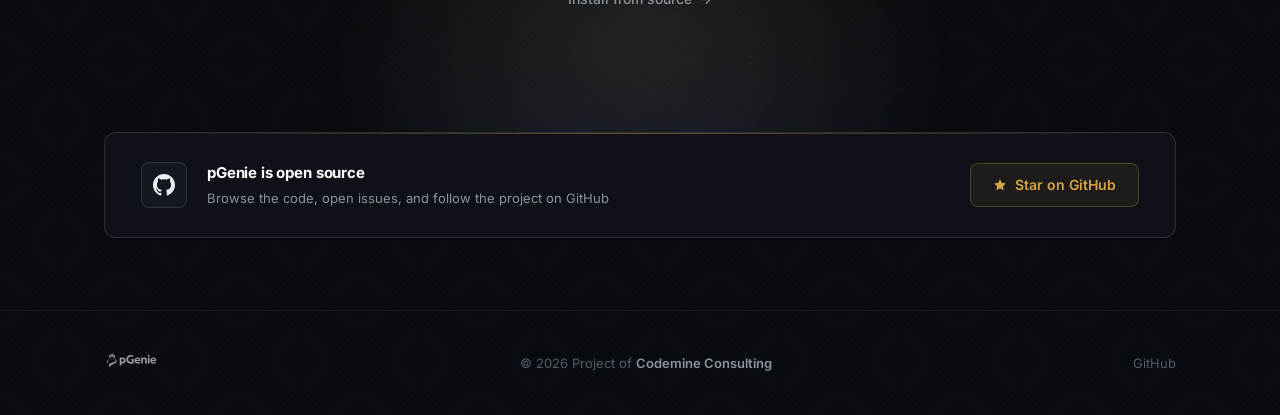
==== commit 98c15754: "Remove the downloadable artifacts for now" ====
--- a/index.html
+++ b/index.html
@@ -1250,33 +1250,6 @@
       </svg>
       <div class="arabesque-divider" aria-hidden="true"><span class="arabesque-divider-gem"></span></div>
       <h2>Start using pGenie today</h2>
-      <p>Download the binary for your platform and run your first generation in minutes.</p>
-      <div class="download-buttons">
-        <a id="dl-linux-x86_64" href="https://github.com/pgenie-io/pgenie/releases/download/v0.1.0/pgn-linux-x86_64">
-          <button class="dl-btn" aria-label="Download pGenie for Linux">
-            <svg class="dl-btn-os" aria-hidden="true" aria-label="Linux" width="16" height="16" viewBox="0 0 32 32" xmlns="http://www.w3.org/2000/svg"><path fill="white" d="M29.3313 18.9379C29.921 19.9919 30.4634 21.0709 30.8837 22.2069C31.0806 22.7389 31.0392 23.2549 30.6691 23.7019C30.3069 24.1409 29.8373 24.0659 29.3628 23.9389C29.0719 23.8614 28.7805 23.7854 28.4887 23.7109C27.9974 23.5873 27.5077 23.4566 27.02 23.3189C26.7483 23.2409 26.6568 23.2929 26.5958 23.5759C26.2808 25.0359 25.701 26.3889 24.7973 27.5699C22.4978 30.5769 19.5378 32.0289 16.0009 31.9999C12.4631 32.0289 9.50404 30.5769 7.20355 27.5699C6.29891 26.3889 5.72108 25.0369 5.4051 23.5759C5.34406 23.2929 5.25252 23.2409 4.98181 23.3189C4.49455 23.4589 4.00334 23.5849 3.51214 23.7109C3.22077 23.7859 2.92939 23.8609 2.63801 23.9389C2.16354 24.0659 1.69498 24.1409 1.33175 23.7019C0.961621 23.2559 0.918309 22.7389 1.11715 22.2069C1.53847 21.0709 2.07987 19.9929 2.66853 18.9379C4.11932 16.3293 5.91438 13.9345 8.00385 11.8199C8.16627 11.6559 8.27554 11.4659 8.36512 11.2539C8.85337 10.0889 9.07387 8.85689 9.29634 7.62389C9.33177 7.43089 9.36524 7.23689 9.40166 7.04389C9.59952 5.97689 9.81806 4.91489 10.2679 3.92189C11.4334 1.33989 13.4534 0.0878934 15.6082 0.00189339H15.741C15.8277 -0.000106609 15.9143 -0.00110661 16.0009 0.00189339C16.0866 -0.00110661 16.1732 -0.000106609 16.2598 0.00189339H16.3927C18.5475 0.0888934 20.5665 1.33989 21.7339 3.92189C22.1818 4.91589 22.4004 5.97789 22.5992 7.04489L22.7075 7.63589C22.928 8.86489 23.1504 10.0939 23.6367 11.2549C23.7253 11.4649 23.8346 11.6559 23.998 11.8199C26.0868 13.9348 27.8815 16.3296 29.3323 18.9379H29.3313ZM16.0019 28.5199C17.6301 28.5159 19.1519 28.0509 20.5064 27.0459C22.7971 25.3459 23.7726 22.9909 23.5452 20.1639C23.3119 17.2739 22.1119 14.8159 19.9906 12.8489C19.3183 12.2269 18.5314 11.7463 17.6753 11.4349C17.6753 11.4349 17.5927 11.4029 17.4509 11.3579C17.5799 11.2799 17.7118 11.2049 17.8447 11.1339L18.5209 10.6889C18.9708 10.3919 19.4206 10.0959 19.8725 9.80189C20.1333 9.63289 20.3007 9.40989 20.2771 9.08889C20.2544 8.77089 20.0674 8.56289 19.7819 8.43789C17.2895 7.34489 14.7911 7.24289 12.2819 8.37989C11.9807 8.51589 11.7464 8.69989 11.7218 9.06389C11.6972 9.42589 11.9059 9.63889 12.1845 9.81889C12.659 10.1239 13.1295 10.4349 13.6 10.7459L14.1828 11.1299C14.3157 11.1999 14.4456 11.2739 14.5736 11.3519C14.419 11.3999 14.3275 11.4349 14.3275 11.4349C13.4714 11.7463 12.6845 12.2269 12.0122 12.8489C9.8909 14.8159 8.69094 17.2729 8.45863 20.1639C8.23026 22.9899 9.20676 25.3459 11.4964 27.0459C12.8509 28.0509 14.3728 28.5149 16.0019 28.5199V28.5199Z"></path></svg>
-            <div><div style="font-size:11px;color:var(--text-2);font-weight:400">Download for</div>Linux</div>
-          </button>
-        </a>
-        <a id="dl-macos-arm64" href="https://github.com/pgenie-io/pgenie/releases/download/v0.1.0/pgn-macos-arm64">
-          <button class="dl-btn" aria-label="Download pGenie for macOS-arm64">
-            <svg class="dl-btn-os" aria-hidden="true" aria-label="macOS" width="16" height="16" viewBox="0 0 21 24" xmlns="http://www.w3.org/2000/svg"><path fill="white" d="M19.971 18.7035C19.6173 19.5192 19.1811 20.2965 18.669 21.0233C17.9842 21.9908 17.424 22.6605 16.9912 23.0317C16.3215 23.6422 15.6037 23.955 14.8357 23.973C14.2845 23.973 13.6192 23.817 12.8452 23.502C12.0675 23.187 11.355 23.0317 10.7017 23.0317C10.017 23.0317 9.28275 23.1878 8.49675 23.502C7.71 23.817 7.07625 23.982 6.59175 23.9977C5.85525 24.0292 5.12175 23.7075 4.38675 23.0317C3.9195 22.6275 3.33525 21.9345 2.63175 20.952C1.88025 19.9035 1.2615 18.687 0.777 17.301C0.2595 15.8025 0 14.3535 0 12.9487C0 11.34 0.351 9.95325 1.05375 8.79C1.5864 7.87554 2.34651 7.11439 3.26025 6.5805C4.16398 6.04596 5.19234 5.75835 6.24225 5.7465C6.828 5.7465 7.59525 5.92575 8.5485 6.27825C9.4995 6.63225 10.1107 6.81075 10.3785 6.81075C10.5787 6.81075 11.2575 6.60075 12.4072 6.183C13.4947 5.79525 14.4127 5.6355 15.1635 5.697C17.2005 5.8605 18.7312 6.6555 19.7497 8.0895C17.9272 9.1845 17.0257 10.716 17.0437 12.6818C17.0602 14.214 17.6212 15.4875 18.7222 16.4993C19.2104 16.9619 19.779 17.3315 20.4 17.5897C20.2635 17.9775 20.1217 18.348 19.971 18.7035V18.7035ZM15.2985 0.4815C15.2985 1.6815 14.856 2.80275 13.9732 3.84C12.909 5.07225 11.622 5.78475 10.2262 5.67225C10.2073 5.52124 10.1978 5.36919 10.1977 5.217C10.1977 4.065 10.7047 2.832 11.6025 1.82325C12.051 1.3125 12.6225 0.88875 13.314 0.54975C14.0047 0.216 14.658 0.03 15.2722 0C15.2902 0.16125 15.2977 0.3225 15.2977 0.4815H15.2985Z"></path></svg>
-            <div><div style="font-size:11px;color:var(--text-2);font-weight:400">Download for</div>macOS-arm64</div>
-          </button>
-        </a>
-        <a id="dl-macos-x86_64" href="https://github.com/pgenie-io/pgenie/releases/download/v0.1.0/pgn-macos-x86_64">
-          <button class="dl-btn" aria-label="Download pGenie for macOS-x86_64">
-            <svg class="dl-btn-os" aria-hidden="true" aria-label="macOS" width="16" height="16" viewBox="0 0 21 24" xmlns="http://www.w3.org/2000/svg"><path fill="white" d="M19.971 18.7035C19.6173 19.5192 19.1811 20.2965 18.669 21.0233C17.9842 21.9908 17.424 22.6605 16.9912 23.0317C16.3215 23.6422 15.6037 23.955 14.8357 23.973C14.2845 23.973 13.6192 23.817 12.8452 23.502C12.0675 23.187 11.355 23.0317 10.7017 23.0317C10.017 23.0317 9.28275 23.1878 8.49675 23.502C7.71 23.817 7.07625 23.982 6.59175 23.9977C5.85525 24.0292 5.12175 23.7075 4.38675 23.0317C3.9195 22.6275 3.33525 21.9345 2.63175 20.952C1.88025 19.9035 1.2615 18.687 0.777 17.301C0.2595 15.8025 0 14.3535 0 12.9487C0 11.34 0.351 9.95325 1.05375 8.79C1.5864 7.87554 2.34651 7.11439 3.26025 6.5805C4.16398 6.04596 5.19234 5.75835 6.24225 5.7465C6.828 5.7465 7.59525 5.92575 8.5485 6.27825C9.4995 6.63225 10.1107 6.81075 10.3785 6.81075C10.5787 6.81075 11.2575 6.60075 12.4072 6.183C13.4947 5.79525 14.4127 5.6355 15.1635 5.697C17.2005 5.8605 18.7312 6.6555 19.7497 8.0895C17.9272 9.1845 17.0257 10.716 17.0437 12.6818C17.0602 14.214 17.6212 15.4875 18.7222 16.4993C19.2104 16.9619 19.779 17.3315 20.4 17.5897C20.2635 17.9775 20.1217 18.348 19.971 18.7035V18.7035ZM15.2985 0.4815C15.2985 1.6815 14.856 2.80275 13.9732 3.84C12.909 5.07225 11.622 5.78475 10.2262 5.67225C10.2073 5.52124 10.1978 5.36919 10.1977 5.217C10.1977 4.065 10.7047 2.832 11.6025 1.82325C12.051 1.3125 12.6225 0.88875 13.314 0.54975C14.0047 0.216 14.658 0.03 15.2722 0C15.2902 0.16125 15.2977 0.3225 15.2977 0.4815H15.2985Z"></path></svg>
-            <div><div style="font-size:11px;color:var(--text-2);font-weight:400">Download for</div>macOS-x86</div>
-          </button>
-        </a>
-        <a id="dl-windows-x86_64" href="https://github.com/pgenie-io/pgenie/releases/download/v0.1.0/pgn-windows-x86_64.exe">
-          <button class="dl-btn" aria-label="Download pGenie for Windows">
-            <svg class="dl-btn-os" aria-hidden="true" aria-label="Windows" width="16" height="16" viewBox="0 0 32 32" xmlns="http://www.w3.org/2000/svg"><path fill="white" d="M0.001 4.53L13.08 2.756L13.085 15.331L0.015 15.406L0 4.53H0.001ZM13.072 16.78L13.082 29.366L0.012 27.574L0.01 16.695L13.071 16.779L13.072 16.78ZM14.658 2.523L31.998 0V15.17L14.658 15.308V2.523ZM32 16.898L31.997 32L14.657 29.56L14.633 16.87L32.001 16.898H32Z"></path></svg>
-            <div><div style="font-size:11px;color:var(--text-2);font-weight:400">Download for</div>Windows</div>
-          </button>
-        </a>
-      </div>
       <a href="https://github.com/pgenie-io/pgenie" class="demo-link" target="_blank" rel="noopener">
         Install from source
       </a>
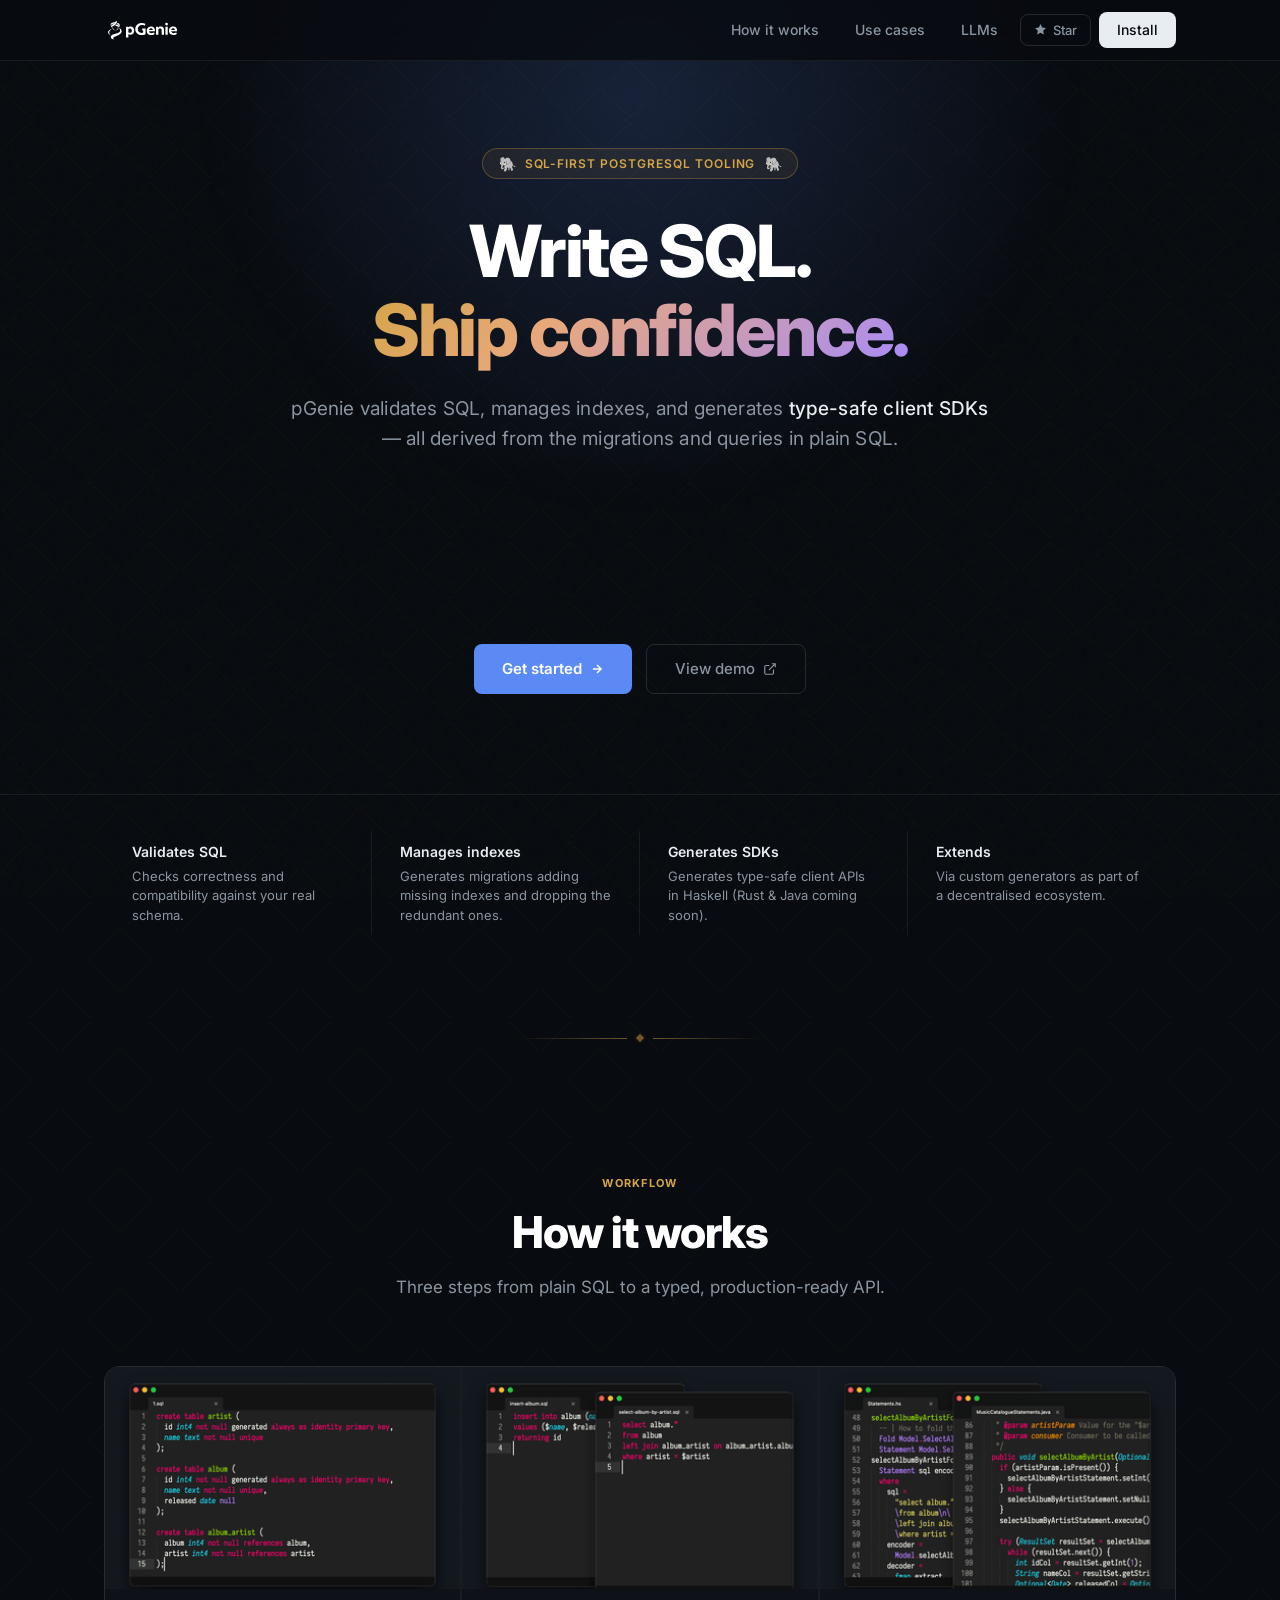
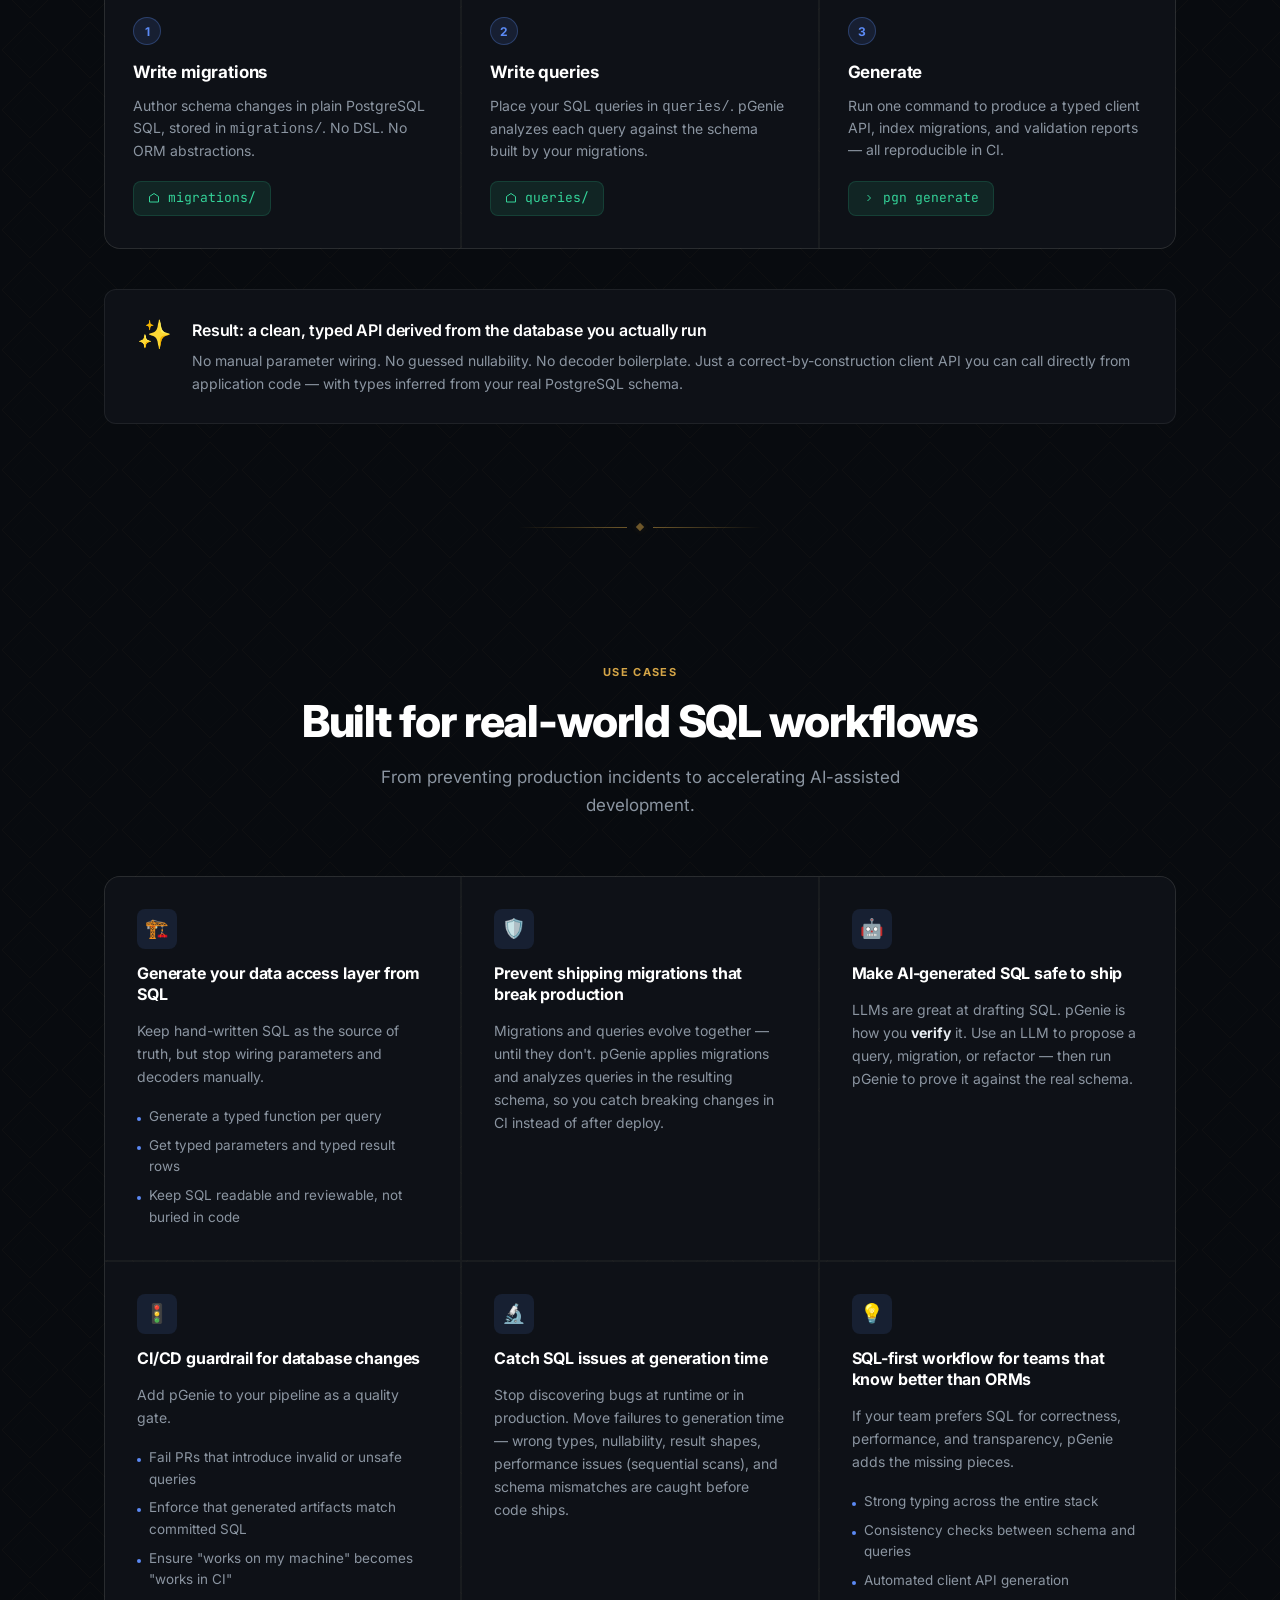
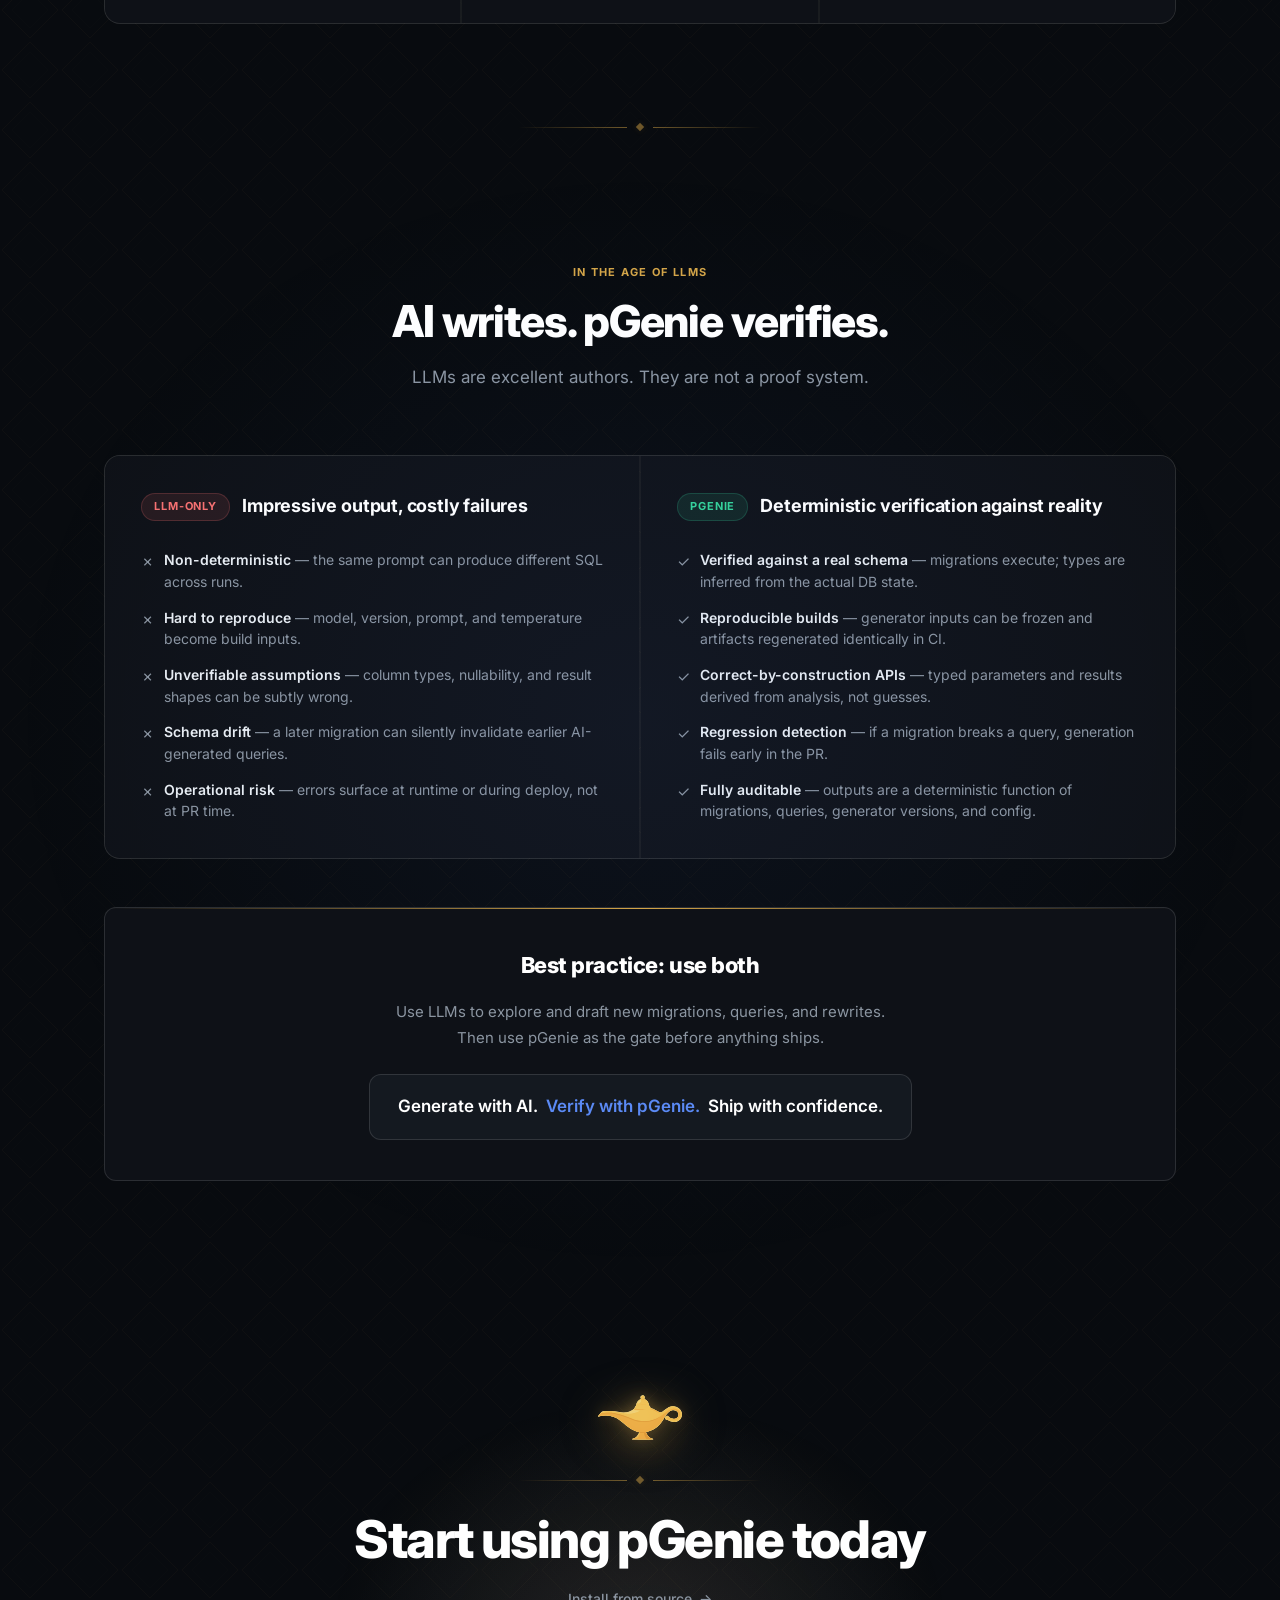
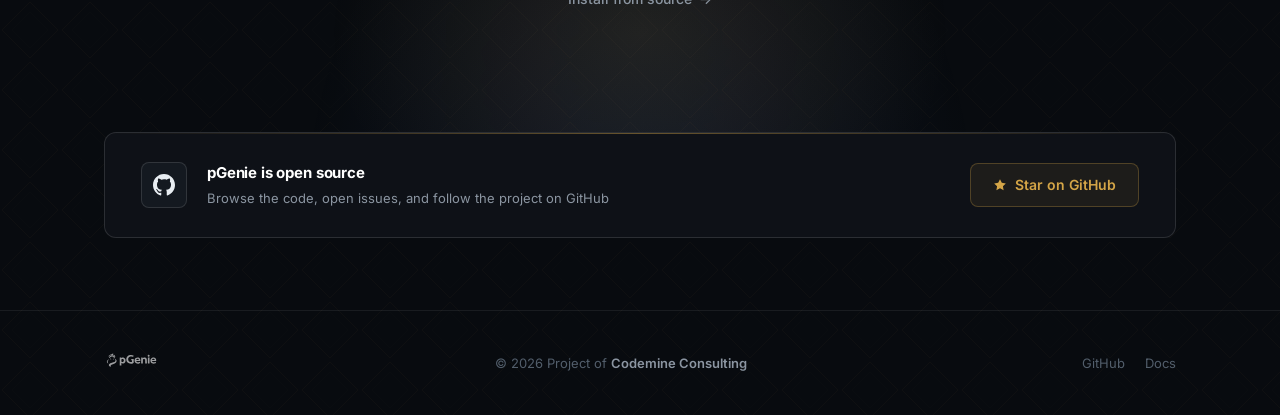
==== commit 66a34db6: "Add the Docs link to the footer of the landing page." ====
--- a/index.html
+++ b/index.html
@@ -1286,6 +1286,7 @@
       <div class="footer-copy">&copy; 2026 Project of <a href="https://codemine.io" target="_blank" rel="noopener">Codemine Consulting</a></div>
       <div class="footer-links">
         <a href="https://github.com/pgenie-io/pgenie" target="_blank" rel="noopener">GitHub</a>
+        <a href="docs">Docs</a>
       </div>
     </div>
   </footer>
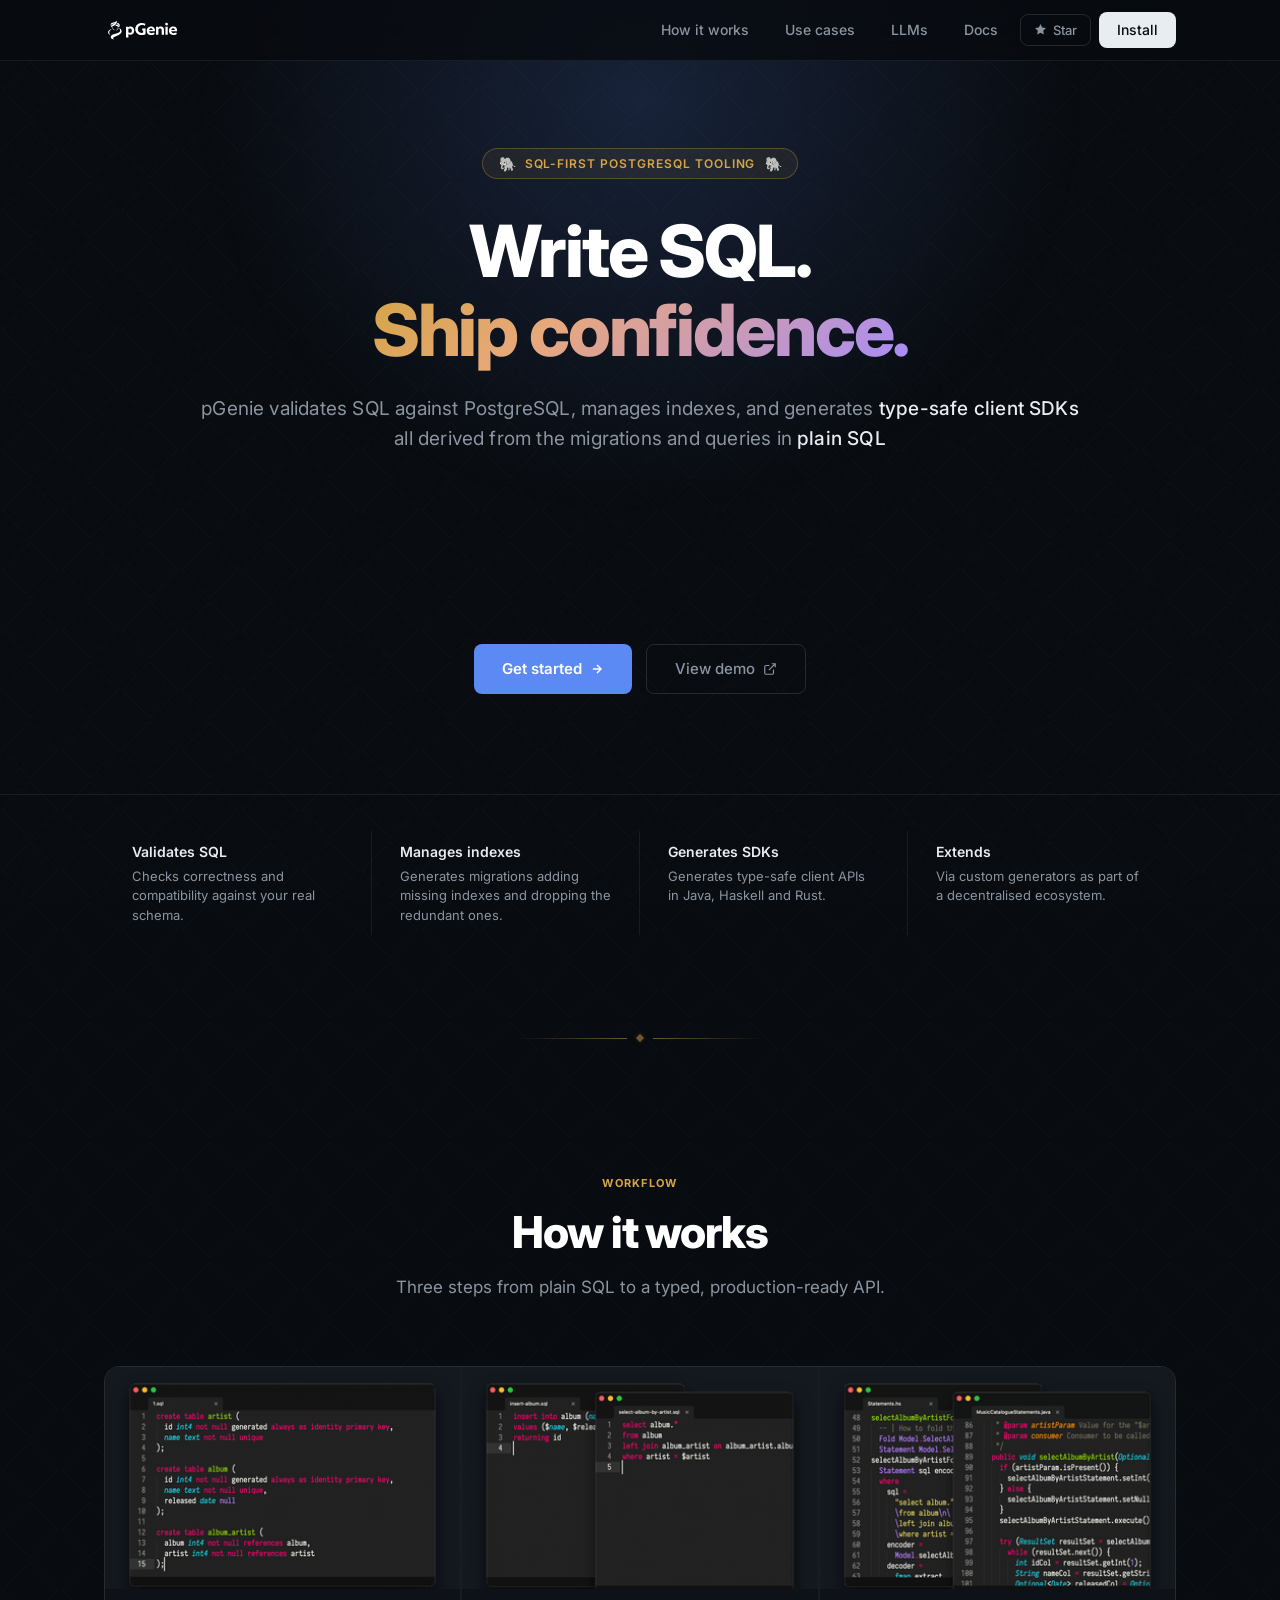
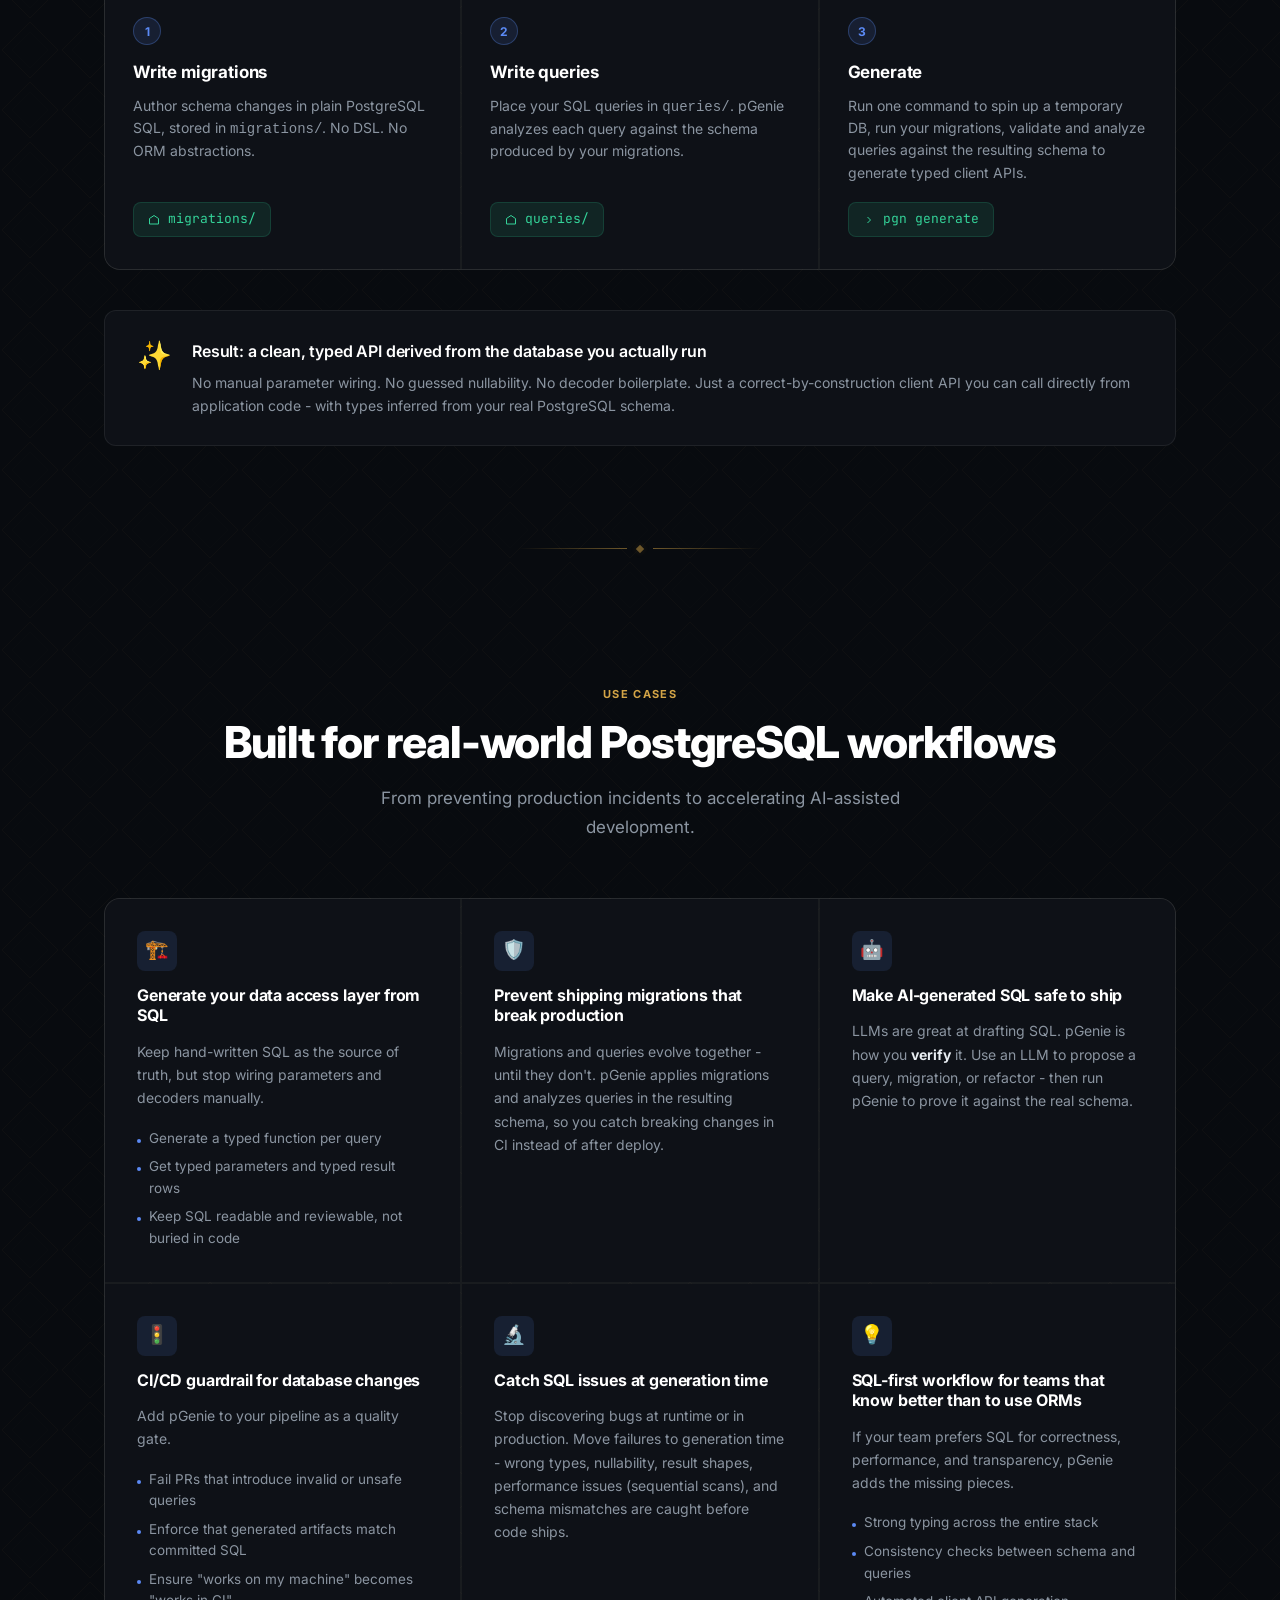
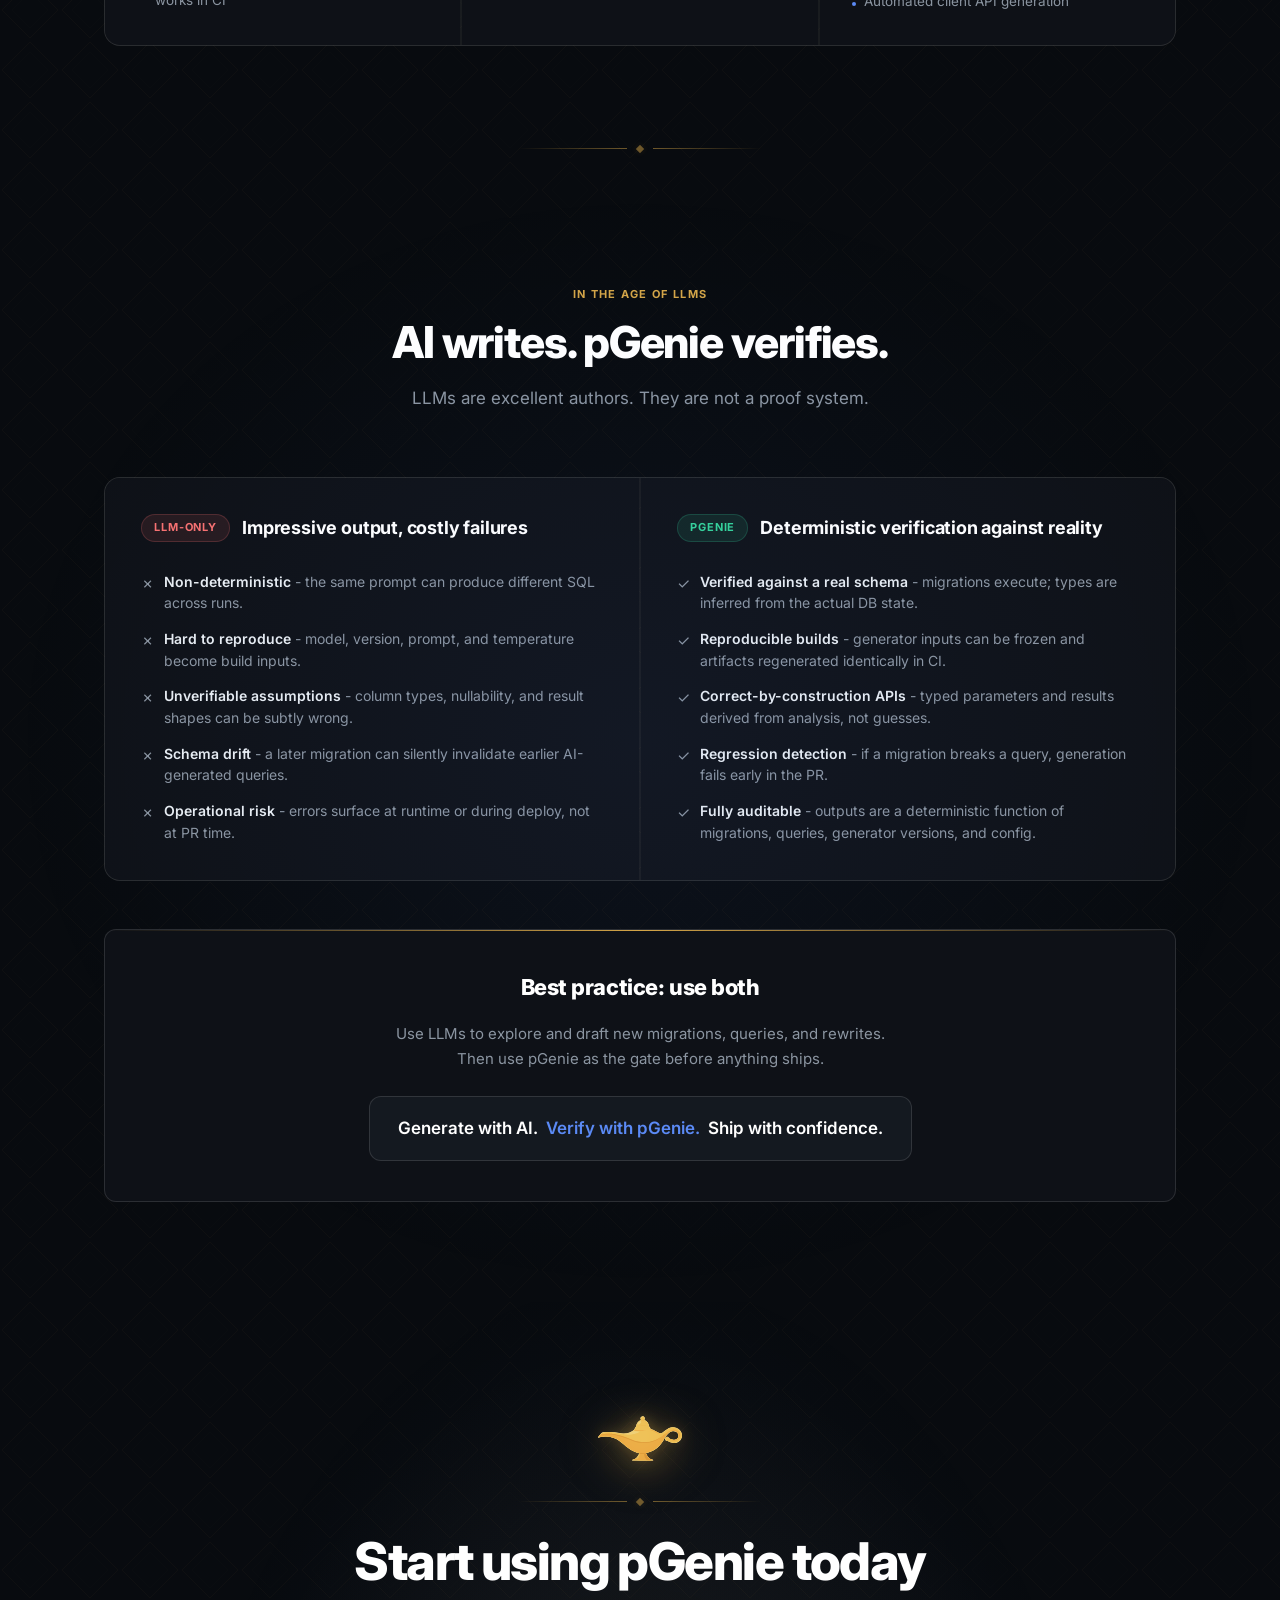
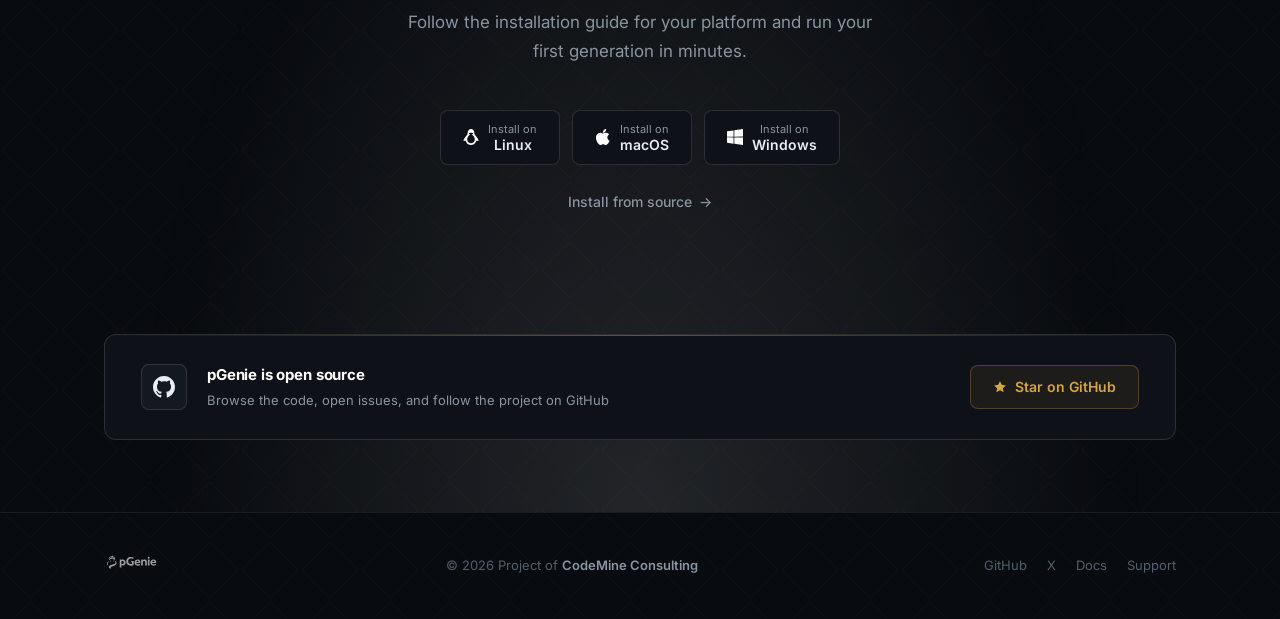
==== commit f9a38d1a: "Add X" ====
--- a/index.html
+++ b/index.html
@@ -3,8 +3,91 @@
 <head>
   <meta charset="UTF-8" />
   <meta name="viewport" content="width=device-width, initial-scale=1.0" />
-  <title>pGenie — SQL-first tooling for PostgreSQL</title>
-  <meta name="description" content="pGenie validates SQL, manages indexes, and generates type-safe SDKs for PostgreSQL. Deterministic, reproducible, correct-by-construction." />
+  <title>pGenie | SQL-first code generator for PostgreSQL</title>
+  <meta name="description" content="pGenie is a SQL-first code generator for PostgreSQL: validates SQL, manages indexes, and generates type-safe client SDKs from plain migrations and queries." />
+  <link rel="canonical" href="https://pgenie.io/" />
+  <meta name="robots" content="index,follow,max-image-preview:large,max-snippet:-1,max-video-preview:-1" />
+  <meta name="application-name" content="pGenie" />
+  <meta name="theme-color" content="#080b0f" />
+  <meta property="og:type" content="website" />
+  <meta property="og:locale" content="en_US" />
+  <meta property="og:site_name" content="pGenie" />
+  <meta property="og:title" content="pGenie | SQL-first code generator for PostgreSQL" />
+  <meta property="og:description" content="pGenie is a SQL-first code generator for PostgreSQL: validates SQL, manages indexes, and generates type-safe client SDKs from plain migrations and queries." />
+  <meta property="og:url" content="https://pgenie.io/" />
+  <meta property="og:image" content="https://pgenie.io/static/social-preview.png" />
+  <meta property="og:image:secure_url" content="https://pgenie.io/static/social-preview.png" />
+  <meta property="og:image:type" content="image/png" />
+  <meta property="og:image:width" content="1200" />
+  <meta property="og:image:height" content="630" />
+  <meta property="og:image:alt" content="pGenie: migrations/ and queries/ in, a typed PostgreSQL client SDK out, via one pgn generate command" />
+  <meta name="twitter:card" content="summary_large_image" />
+  <meta name="twitter:title" content="pGenie | SQL-first code generator for PostgreSQL" />
+  <meta name="twitter:description" content="pGenie is a SQL-first code generator for PostgreSQL: validates SQL, manages indexes, and generates type-safe client SDKs from plain migrations and queries." />
+  <meta name="twitter:image" content="https://pgenie.io/static/social-preview.png" />
+  <meta name="twitter:image:alt" content="pGenie: migrations/ and queries/ in, a typed PostgreSQL client SDK out, via one pgn generate command" />
+  <script type="application/ld+json">
+  {
+    "@context": "https://schema.org",
+    "@graph": [
+      {
+        "@type": "WebSite",
+        "@id": "https://pgenie.io/#website",
+        "url": "https://pgenie.io/",
+        "name": "pGenie",
+        "description": "pGenie is a SQL-first code generator for PostgreSQL: validates SQL, manages indexes, and generates type-safe client SDKs from plain migrations and queries.",
+        "inLanguage": "en"
+      },
+      {
+        "@type": "SoftwareApplication",
+        "@id": "https://pgenie.io/#software",
+        "name": "pGenie",
+        "applicationCategory": "DeveloperApplication",
+        "operatingSystem": "Cross-platform",
+        "url": "https://pgenie.io/",
+        "description": "pGenie is a SQL-first code generator for PostgreSQL: validates SQL, manages indexes, and generates type-safe client SDKs from plain migrations and queries.",
+        "featureList": [
+          "Validates SQL against the real schema",
+          "Manages indexes",
+          "Generates type-safe client SDKs"
+        ],
+        "isAccessibleForFree": true,
+        "offers": {
+          "@type": "Offer",
+          "price": "0",
+          "priceCurrency": "USD"
+        },
+        "publisher": {
+          "@type": "Organization",
+          "name": "CodeMine Consulting",
+          "url": "https://codemine.io"
+        }
+      }
+    ]
+  }
+  </script>
+  <!-- Favicon that switches based on user's color scheme: dark -> logo-icon.svg, light -> logo-icon-dark.svg -->
+  <link id="favicon" rel="icon" href="static/logo-icon.svg" type="image/svg+xml" />
+  <script>
+    (function(){
+      var darkHref = 'static/logo-icon.svg';
+      var lightHref = 'static/logo-icon-dark.svg';
+      function setIcon(href){
+        var el = document.getElementById('favicon');
+        if(!el){
+          el = document.createElement('link');
+          el.id = 'favicon';
+          el.rel = 'icon';
+          document.head.appendChild(el);
+        }
+        if(el.getAttribute('href') !== href) el.setAttribute('href', href);
+      }
+      var mq = window.matchMedia('(prefers-color-scheme: dark)');
+      setIcon(mq.matches ? darkHref : lightHref);
+      if(mq.addEventListener) mq.addEventListener('change', function(e){ setIcon(e.matches ? darkHref : lightHref); });
+      else if(mq.addListener) mq.addListener(function(e){ setIcon(e.matches ? darkHref : lightHref); });
+    })();
+  </script>
   <link rel="preconnect" href="https://fonts.googleapis.com" />
   <link rel="preconnect" href="https://fonts.gstatic.com" crossorigin />
   <link href="https://fonts.googleapis.com/css2?family=Inter:wght@300;400;500;600;700;800&family=JetBrains+Mono:wght@400;500&display=swap" rel="stylesheet" />
@@ -243,6 +326,8 @@
       cursor: pointer;
     }
     .btn-primary:hover { opacity: .88; transform: translateY(-1px); }
+    .btn-primary svg { transition: transform .35s ease; }
+    .btn-primary:hover svg { transform: translateX(5px); }
     .btn-secondary {
       display: inline-flex;
       align-items: center;
@@ -258,6 +343,13 @@
       transition: color .2s, border-color .2s, background .2s, transform .15s;
     }
     .btn-secondary:hover { color: var(--text); border-color: var(--border-2); background: rgba(255,255,255,.04); transform: translateY(-1px); }
+    .btn-secondary svg { overflow: visible; }
+    .btn-secondary .demo-arrow {
+      transition: transform .25s cubic-bezier(.4,0,.2,1);
+      transform-box: fill-box;
+      transform-origin: 30% 70%;
+    }
+    .btn-secondary:hover .demo-arrow { transform: translate(4px, -4px); }
 
     /* ─────────────────────────────────────────
        FEATURES STRIP
@@ -646,18 +738,6 @@
       padding: 100px 0 120px;
       text-align: center;
       position: relative;
-      overflow: hidden;
-    }
-    .cta-section::before {
-      content: '';
-      position: absolute;
-      bottom: -200px; left: 50%;
-      transform: translateX(-50%);
-      width: 800px; height: 600px;
-      background:
-        radial-gradient(ellipse at 50% 80%, rgba(91,138,245,0.10) 0%, transparent 60%),
-        radial-gradient(ellipse at 50% 50%, rgba(212,165,71,0.11) 0%, transparent 55%);
-      pointer-events: none;
     }
     .cta-section > * { position: relative; z-index: 1; }
     .cta-section h2 {
@@ -702,7 +782,31 @@
     }
     .dl-btn:not(:disabled):hover { background: var(--surface-2); border-color: rgba(255,255,255,.2); transform: translateY(-1px); }
     .dl-btn:disabled { opacity: .55; cursor: not-allowed; }
-    .dl-btn-os { font-size: 18px; }
+    .dl-btn-os { font-size: 18px; overflow: visible; }
+
+    /* ── DOWNLOAD BUTTON ICON ANIMATIONS ── */
+    /* Linux: spring-jump */
+    #dl-linux-x86_64 .dl-btn-os {
+      transition: transform .3s cubic-bezier(.34,1.56,.64,1);
+    }
+    #dl-linux-x86_64 .dl-btn:not(:disabled):hover .dl-btn-os {
+      transform: rotate(28deg) translateX(2px);
+    }
+    /* macOS: tail wave */
+    .macos-tail {
+      transition: transform .25s cubic-bezier(.4,0,.2,1);
+      transform-box: fill-box;
+      transform-origin: 0% 100%;
+    }
+    #dl-macos .dl-btn:not(:disabled):hover .macos-tail { transform: rotate(-45deg); }
+    /* Windows: quadrants expand from center */
+    .win-tl, .win-tr, .win-bl, .win-br {
+      transition: transform .25s cubic-bezier(.4,0,.2,1);
+    }
+    #dl-windows-x86_64 .dl-btn:not(:disabled):hover .win-tl { transform: translate(-2px,-2px); }
+    #dl-windows-x86_64 .dl-btn:not(:disabled):hover .win-tr { transform: translate( 2px,-2px); }
+    #dl-windows-x86_64 .dl-btn:not(:disabled):hover .win-bl { transform: translate(-2px, 2px); }
+    #dl-windows-x86_64 .dl-btn:not(:disabled):hover .win-br { transform: translate( 2px, 2px); }
     .demo-link {
       display: inline-flex;
       align-items: center;
@@ -714,7 +818,28 @@
       transition: color .2s;
     }
     .demo-link:hover { color: var(--text); }
-    .demo-link::after { content: '→'; }
+    .demo-link::after { content: '→'; display: inline-block; transition: transform .35s ease; }
+    .demo-link:hover::after { transform: translateX(5px); }
+
+    /* ─────────────────────────────────────────
+       PAGE BOTTOM GRADIENT WRAPPER
+    ───────────────────────────────────────── */
+    .page-bottom {
+      position: relative;
+      overflow: hidden;
+    }
+    .page-bottom::before {
+      content: '';
+      position: absolute;
+      bottom: 0; left: 50%;
+      transform: translateX(-50%);
+      width: 1200px; height: 1000px;
+      background:
+        radial-gradient(ellipse at 50% 100%, rgba(91,138,245,0.09) 0%, transparent 60%),
+        radial-gradient(ellipse at 50% 100%, rgba(212,165,71,0.10) 0%, transparent 55%);
+      pointer-events: none;
+      z-index: 0;
+    }
 
     /* ─────────────────────────────────────────
        FOOTER
@@ -767,7 +892,10 @@
       .fs-item:last-child { border-bottom: none; }
     }
     @media (max-width: 640px) {
-      .nav-links a:not(.nav-cta) { display: none; }
+      /* Hide all nav links on very small screens, but keep the GitHub star visible
+         so the collapsed header shows the star button instead of Install. */
+      .nav-links a { display: none; }
+      .nav-links .nav-gh-star { display: inline-flex; }
       .cards-grid { grid-template-columns: 1fr; }
       .features-strip-inner { grid-template-columns: 1fr 1fr; }
     }
@@ -793,6 +921,18 @@
       background: var(--gold-dim) !important;
     }
     .nav-gh-star svg { flex-shrink: 0; }
+    /* GitHub star animation: rotate 72° (1/5 of a circle) and scale on hover */
+    .nav-gh-star svg,
+    .github-star-btn svg {
+      transform-box: fill-box;
+      transform-origin: 50% 50%;
+      transition: transform .35s cubic-bezier(.4,0,.2,1);
+      will-change: transform;
+    }
+    .nav-gh-star:hover svg,
+    .github-strip-card:hover .github-star-btn svg {
+      transform: rotate(72deg) scale(1.18);
+    }
 
     /* ─────────────────────────────────────────
        GITHUB STAR STRIP
@@ -884,6 +1024,10 @@
         align-items: flex-start;
         padding: 24px;
       }
+      .github-strip-card .github-star-btn {
+        align-self: flex-end;
+        margin-top: 12px;
+      }
     }
 
     /* Arabian-nights stars removed */
@@ -949,6 +1093,7 @@
       flex-shrink: 0;
     }
   </style>
+  <script defer src="https://cloud.umami.is/script.js" data-website-id="2c895a21-5fb6-4aad-9462-2d5639194107"></script>
 </head>
 <body>
 
@@ -962,11 +1107,12 @@
         <a href="#how-it-works">How it works</a>
         <a href="#use-cases">Use cases</a>
         <a href="#llms">LLMs</a>
-        <a href="https://github.com/pgenie-io/pgenie" class="nav-gh-star" target="_blank" rel="noopener" aria-label="Star pGenie on GitHub">
+        <a href="docs">Docs</a>
+        <a href="https://github.com/pgenie-io/pgenie" class="nav-gh-star" target="_blank" rel="noopener" aria-label="Star pGenie on GitHub" data-umami-event="Nav GitHub star">
           <svg width="13" height="13" viewBox="0 0 24 24" fill="currentColor" xmlns="http://www.w3.org/2000/svg" aria-hidden="true"><path d="M12 2l3.09 6.26L22 9.27l-5 4.87 1.18 6.88L12 17.77l-6.18 3.25L7 14.14 2 9.27l6.91-1.01L12 2z"/></svg>
           Star
         </a>
-        <a href="#install" class="nav-cta">Install</a>
+        <a href="#install" class="nav-cta" data-umami-event="Nav Install">Install</a>
       </div>
     </div>
   </nav>
@@ -982,18 +1128,21 @@
       </div>
       <h1>Write SQL.<br /><span>Ship confidence.</span></h1>
       <p class="hero-tagline">
-        pGenie validates SQL, manages indexes, and generates <strong>type-safe client SDKs</strong><br />
-        — all derived from the migrations and queries in plain SQL.
+        pGenie validates SQL against PostgreSQL, manages indexes, and generates <strong>type-safe client SDKs</strong><br />
+        all derived from the migrations and queries in <strong>plain SQL</strong>
       </p>
       <div class="hero-pills-spacer" aria-hidden="true"></div>
       <div class="hero-actions">
-        <a href="#install" class="btn-primary">
+        <a href="docs" class="btn-primary" data-umami-event="Hero Get started">
           Get started
           <svg width="14" height="14" viewBox="0 0 24 24" fill="none" stroke="currentColor" stroke-width="2.5"><path d="M5 12h14M12 5l7 7-7 7"/></svg>
         </a>
-        <a href="https://github.com/pgenie-io/demo" class="btn-secondary" target="_blank" rel="noopener">
+        <a href="https://github.com/pgenie-io/demo" class="btn-secondary" target="_blank" rel="noopener" data-umami-event="Hero View demo">
           View demo
-          <svg width="14" height="14" viewBox="0 0 24 24" fill="none" stroke="currentColor" stroke-width="2"><path d="M18 13v6a2 2 0 0 1-2 2H5a2 2 0 0 1-2-2V8a2 2 0 0 1 2-2h6M15 3h6v6M10 14 21 3"/></svg>
+          <svg width="14" height="14" viewBox="0 0 24 24" fill="none" stroke="currentColor" stroke-width="2">
+            <path d="M18 13v6a2 2 0 0 1-2 2H5a2 2 0 0 1-2-2V8a2 2 0 0 1 2-2h6"/>
+            <path class="demo-arrow" d="M15 3h6v6M10 14L21 3"/>
+          </svg>
         </a>
       </div>
     </div>
@@ -1018,7 +1167,7 @@
         <div class="fs-item">
           <div>
             <div class="fs-title">Generates SDKs</div>
-            <div class="fs-desc">Generates type-safe client APIs in Haskell (Rust &amp; Java coming soon).</div>
+            <div class="fs-desc">Generates type-safe client APIs in Java, Haskell and Rust.</div>
           </div>
         </div>
         <div class="fs-item">
@@ -1075,7 +1224,7 @@
           <div class="step-body">
             <div class="step-num">2</div>
             <div class="step-title">Write queries</div>
-            <p class="step-desc" role="text">Place your SQL queries in <code>queries/</code>. pGenie analyzes each query against the schema built by your migrations.</p>
+            <p class="step-desc" role="text">Place your SQL queries in <code>queries/</code>. pGenie analyzes each query against the schema produced by your migrations.</p>
             <div class="step-cmd">
               <svg width="12" height="12" viewBox="0 0 24 24" fill="none" stroke="currentColor" stroke-width="2"><path d="M3 3h18v18H3z" stroke="none"/><path d="M3 9l9-6 9 6v11H3z"/></svg>
               queries/
@@ -1095,7 +1244,7 @@
           <div class="step-body">
             <div class="step-num">3</div>
             <div class="step-title">Generate</div>
-            <p class="step-desc">Run one command to produce a typed client API, index migrations, and validation reports — all reproducible in CI.</p>
+            <p class="step-desc">Run one command to spin up a temporary DB, run your migrations, validate and analyze queries against the resulting schema to generate typed client APIs.</p>
             <div class="step-cmd">
               <svg width="12" height="12" viewBox="0 0 24 24" fill="none" stroke="currentColor" stroke-width="2"><polyline points="9 18 15 12 9 6"/></svg>
               pgn generate
@@ -1108,7 +1257,7 @@
         <div class="result-box-icon">✨</div>
         <div class="result-box-text">
           <strong>Result: a clean, typed API derived from the database you actually run</strong>
-          <p>No manual parameter wiring. No guessed nullability. No decoder boilerplate. Just a correct-by-construction client API you can call directly from application code — with types inferred from your real PostgreSQL schema.</p>
+          <p>No manual parameter wiring. No guessed nullability. No decoder boilerplate. Just a correct-by-construction client API you can call directly from application code - with types inferred from your real PostgreSQL schema.</p>
         </div>
       </div>
     </div>
@@ -1121,7 +1270,7 @@
     <div class="container">
       <div class="section-header">
         <div class="section-label">Use cases</div>
-        <h2 class="section-title">Built for real-world SQL workflows</h2>
+        <h2 class="section-title">Built for real-world PostgreSQL workflows</h2>
         <p class="section-sub">From preventing production incidents to accelerating AI-assisted development.</p>
       </div>
 
@@ -1140,13 +1289,13 @@
         <div class="card">
           <div class="card-icon">🛡️</div>
           <div class="card-title">Prevent shipping migrations that break production</div>
-          <p class="card-desc">Migrations and queries evolve together — until they don't. pGenie applies migrations and analyzes queries in the resulting schema, so you catch breaking changes in CI instead of after deploy.</p>
+          <p class="card-desc">Migrations and queries evolve together - until they don't. pGenie applies migrations and analyzes queries in the resulting schema, so you catch breaking changes in CI instead of after deploy.</p>
         </div>
 
         <div class="card">
           <div class="card-icon">🤖</div>
           <div class="card-title">Make AI-generated SQL safe to ship</div>
-          <p class="card-desc">LLMs are great at drafting SQL. pGenie is how you <strong style="color:var(--text)">verify</strong> it. Use an LLM to propose a query, migration, or refactor — then run pGenie to prove it against the real schema.</p>
+          <p class="card-desc">LLMs are great at drafting SQL. pGenie is how you <strong style="color:var(--text)">verify</strong> it. Use an LLM to propose a query, migration, or refactor - then run pGenie to prove it against the real schema.</p>
         </div>
 
         <div class="card">
@@ -1163,12 +1312,12 @@
         <div class="card">
           <div class="card-icon">🔬</div>
           <div class="card-title">Catch SQL issues at generation time</div>
-          <p class="card-desc">Stop discovering bugs at runtime or in production. Move failures to generation time — wrong types, nullability, result shapes, performance issues (sequential scans), and schema mismatches are caught before code ships.</p>
+          <p class="card-desc">Stop discovering bugs at runtime or in production. Move failures to generation time - wrong types, nullability, result shapes, performance issues (sequential scans), and schema mismatches are caught before code ships.</p>
         </div>
 
         <div class="card">
           <div class="card-icon">💡</div>
-          <div class="card-title">SQL-first workflow for teams that know better than ORMs</div>
+          <div class="card-title">SQL-first workflow for teams that know better than to use ORMs</div>
           <p class="card-desc">If your team prefers SQL for correctness, performance, and transparency, pGenie adds the missing pieces.</p>
           <ul class="card-bullets">
             <li>Strong typing across the entire stack</li>
@@ -1198,11 +1347,11 @@
             <div class="compare-panel-title">Impressive output, costly failures</div>
           </div>
           <ul class="compare-list">
-            <li><span class="icon">✗</span><div><strong>Non-deterministic</strong> — the same prompt can produce different SQL across runs.</div></li>
-            <li><span class="icon">✗</span><div><strong>Hard to reproduce</strong> — model, version, prompt, and temperature become build inputs.</div></li>
-            <li><span class="icon">✗</span><div><strong>Unverifiable assumptions</strong> — column types, nullability, and result shapes can be subtly wrong.</div></li>
-            <li><span class="icon">✗</span><div><strong>Schema drift</strong> — a later migration can silently invalidate earlier AI-generated queries.</div></li>
-            <li><span class="icon">✗</span><div><strong>Operational risk</strong> — errors surface at runtime or during deploy, not at PR time.</div></li>
+            <li><span class="icon">✗</span><div><strong>Non-deterministic</strong> - the same prompt can produce different SQL across runs.</div></li>
+            <li><span class="icon">✗</span><div><strong>Hard to reproduce</strong> - model, version, prompt, and temperature become build inputs.</div></li>
+            <li><span class="icon">✗</span><div><strong>Unverifiable assumptions</strong> - column types, nullability, and result shapes can be subtly wrong.</div></li>
+            <li><span class="icon">✗</span><div><strong>Schema drift</strong> - a later migration can silently invalidate earlier AI-generated queries.</div></li>
+            <li><span class="icon">✗</span><div><strong>Operational risk</strong> - errors surface at runtime or during deploy, not at PR time.</div></li>
           </ul>
         </div>
 
@@ -1212,11 +1361,11 @@
             <div class="compare-panel-title">Deterministic verification against reality</div>
           </div>
           <ul class="compare-list">
-            <li><span class="icon">✓</span><div><strong>Verified against a real schema</strong> — migrations execute; types are inferred from the actual DB state.</div></li>
-            <li><span class="icon">✓</span><div><strong>Reproducible builds</strong> — generator inputs can be frozen and artifacts regenerated identically in CI.</div></li>
-            <li><span class="icon">✓</span><div><strong>Correct-by-construction APIs</strong> — typed parameters and results derived from analysis, not guesses.</div></li>
-            <li><span class="icon">✓</span><div><strong>Regression detection</strong> — if a migration breaks a query, generation fails early in the PR.</div></li>
-            <li><span class="icon">✓</span><div><strong>Fully auditable</strong> — outputs are a deterministic function of migrations, queries, generator versions, and config.</div></li>
+            <li><span class="icon">✓</span><div><strong>Verified against a real schema</strong> - migrations execute; types are inferred from the actual DB state.</div></li>
+            <li><span class="icon">✓</span><div><strong>Reproducible builds</strong> - generator inputs can be frozen and artifacts regenerated identically in CI.</div></li>
+            <li><span class="icon">✓</span><div><strong>Correct-by-construction APIs</strong> - typed parameters and results derived from analysis, not guesses.</div></li>
+            <li><span class="icon">✓</span><div><strong>Regression detection</strong> - if a migration breaks a query, generation fails early in the PR.</div></li>
+            <li><span class="icon">✓</span><div><strong>Fully auditable</strong> - outputs are a deterministic function of migrations, queries, generator versions, and config.</div></li>
           </ul>
         </div>
       </div>
@@ -1230,6 +1379,9 @@
       </div>
     </div>
   </section>
+
+  <!-- ── PAGE BOTTOM ── -->
+  <div class="page-bottom">
 
   <!-- ── CTA / INSTALL ── -->
   <section class="cta-section" id="install">
@@ -1250,7 +1402,36 @@
       </svg>
       <div class="arabesque-divider" aria-hidden="true"><span class="arabesque-divider-gem"></span></div>
       <h2>Start using pGenie today</h2>
-      <a href="https://github.com/pgenie-io/pgenie" class="demo-link" target="_blank" rel="noopener">
+      <p>Follow the installation guide for your platform and run your first generation in minutes.</p>
+      <div class="download-buttons">
+        <a id="dl-linux-x86_64" href="https://pgenie.io/docs/guides/installation/linux/" data-umami-event="Install Linux">
+          <button class="dl-btn" aria-label="Install pGenie on Linux">
+            <svg class="dl-btn-os" aria-hidden="true" aria-label="Linux" width="16" height="16" viewBox="0 0 32 32" xmlns="http://www.w3.org/2000/svg"><path fill="white" d="M29.3313 18.9379C29.921 19.9919 30.4634 21.0709 30.8837 22.2069C31.0806 22.7389 31.0392 23.2549 30.6691 23.7019C30.3069 24.1409 29.8373 24.0659 29.3628 23.9389C29.0719 23.8614 28.7805 23.7854 28.4887 23.7109C27.9974 23.5873 27.5077 23.4566 27.02 23.3189C26.7483 23.2409 26.6568 23.2929 26.5958 23.5759C26.2808 25.0359 25.701 26.3889 24.7973 27.5699C22.4978 30.5769 19.5378 32.0289 16.0009 31.9999C12.4631 32.0289 9.50404 30.5769 7.20355 27.5699C6.29891 26.3889 5.72108 25.0369 5.4051 23.5759C5.34406 23.2929 5.25252 23.2409 4.98181 23.3189C4.49455 23.4589 4.00334 23.5849 3.51214 23.7109C3.22077 23.7859 2.92939 23.8609 2.63801 23.9389C2.16354 24.0659 1.69498 24.1409 1.33175 23.7019C0.961621 23.2559 0.918309 22.7389 1.11715 22.2069C1.53847 21.0709 2.07987 19.9929 2.66853 18.9379C4.11932 16.3293 5.91438 13.9345 8.00385 11.8199C8.16627 11.6559 8.27554 11.4659 8.36512 11.2539C8.85337 10.0889 9.07387 8.85689 9.29634 7.62389C9.33177 7.43089 9.36524 7.23689 9.40166 7.04389C9.59952 5.97689 9.81806 4.91489 10.2679 3.92189C11.4334 1.33989 13.4534 0.0878934 15.6082 0.00189339H15.741C15.8277 -0.000106609 15.9143 -0.00110661 16.0009 0.00189339C16.0866 -0.00110661 16.1732 -0.000106609 16.2598 0.00189339H16.3927C18.5475 0.0888934 20.5665 1.33989 21.7339 3.92189C22.1818 4.91589 22.4004 5.97789 22.5992 7.04489L22.7075 7.63589C22.928 8.86489 23.1504 10.0939 23.6367 11.2549C23.7253 11.4649 23.8346 11.6559 23.998 11.8199C26.0868 13.9348 27.8815 16.3296 29.3323 18.9379H29.3313ZM16.0019 28.5199C17.6301 28.5159 19.1519 28.0509 20.5064 27.0459C22.7971 25.3459 23.7726 22.9909 23.5452 20.1639C23.3119 17.2739 22.1119 14.8159 19.9906 12.8489C19.3183 12.2269 18.5314 11.7463 17.6753 11.4349C17.6753 11.4349 17.5927 11.4029 17.4509 11.3579C17.5799 11.2799 17.7118 11.2049 17.8447 11.1339L18.5209 10.6889C18.9708 10.3919 19.4206 10.0959 19.8725 9.80189C20.1333 9.63289 20.3007 9.40989 20.2771 9.08889C20.2544 8.77089 20.0674 8.56289 19.7819 8.43789C17.2895 7.34489 14.7911 7.24289 12.2819 8.37989C11.9807 8.51589 11.7464 8.69989 11.7218 9.06389C11.6972 9.42589 11.9059 9.63889 12.1845 9.81889C12.659 10.1239 13.1295 10.4349 13.6 10.7459L14.1828 11.1299C14.3157 11.1999 14.4456 11.2739 14.5736 11.3519C14.419 11.3999 14.3275 11.4349 14.3275 11.4349C13.4714 11.7463 12.6845 12.2269 12.0122 12.8489C9.8909 14.8159 8.69094 17.2729 8.45863 20.1639C8.23026 22.9899 9.20676 25.3459 11.4964 27.0459C12.8509 28.0509 14.3728 28.5149 16.0019 28.5199V28.5199Z"></path></svg>
+            <div><div style="font-size:11px;color:var(--text-2);font-weight:400">Install on</div>Linux</div>
+          </button>
+        </a>
+        <a id="dl-macos" href="https://pgenie.io/docs/guides/installation/macos/" data-umami-event="Install macOS">
+          <button class="dl-btn" aria-label="Install pGenie on macOS">
+            <svg class="dl-btn-os" aria-hidden="true" aria-label="macOS" width="16" height="16" viewBox="0 0 21 24" xmlns="http://www.w3.org/2000/svg">
+              <path fill="white" d="M19.971 18.7035C19.6173 19.5192 19.1811 20.2965 18.669 21.0233C17.9842 21.9908 17.424 22.6605 16.9912 23.0317C16.3215 23.6422 15.6037 23.955 14.8357 23.973C14.2845 23.973 13.6192 23.817 12.8452 23.502C12.0675 23.187 11.355 23.0317 10.7017 23.0317C10.017 23.0317 9.28275 23.1878 8.49675 23.502C7.71 23.817 7.07625 23.982 6.59175 23.9977C5.85525 24.0292 5.12175 23.7075 4.38675 23.0317C3.9195 22.6275 3.33525 21.9345 2.63175 20.952C1.88025 19.9035 1.2615 18.687 0.777 17.301C0.2595 15.8025 0 14.3535 0 12.9487C0 11.34 0.351 9.95325 1.05375 8.79C1.5864 7.87554 2.34651 7.11439 3.26025 6.5805C4.16398 6.04596 5.19234 5.75835 6.24225 5.7465C6.828 5.7465 7.59525 5.92575 8.5485 6.27825C9.4995 6.63225 10.1107 6.81075 10.3785 6.81075C10.5787 6.81075 11.2575 6.60075 12.4072 6.183C13.4947 5.79525 14.4127 5.6355 15.1635 5.697C17.2005 5.8605 18.7312 6.6555 19.7497 8.0895C17.9272 9.1845 17.0257 10.716 17.0437 12.6818C17.0602 14.214 17.6212 15.4875 18.7222 16.4993C19.2104 16.9619 19.779 17.3315 20.4 17.5897C20.2635 17.9775 20.1217 18.348 19.971 18.7035V18.7035Z"/>
+              <path class="macos-tail" fill="white" d="M15.2985 0.4815C15.2985 1.6815 14.856 2.80275 13.9732 3.84C12.909 5.07225 11.622 5.78475 10.2262 5.67225C10.2073 5.52124 10.1978 5.36919 10.1977 5.217C10.1977 4.065 10.7047 2.832 11.6025 1.82325C12.051 1.3125 12.6225 0.88875 13.314 0.54975C14.0047 0.216 14.658 0.03 15.2722 0C15.2902 0.16125 15.2977 0.3225 15.2977 0.4815H15.2985Z"/>
+            </svg>
+            <div><div style="font-size:11px;color:var(--text-2);font-weight:400">Install on</div>macOS</div>
+          </button>
+        </a>
+        <a id="dl-windows-x86_64" href="https://pgenie.io/docs/guides/installation/windows/">
+          <button class="dl-btn" aria-label="Install pGenie on Windows">
+            <svg class="dl-btn-os" aria-hidden="true" aria-label="Windows" width="16" height="16" viewBox="0 0 32 32" xmlns="http://www.w3.org/2000/svg">
+              <path class="win-tl" fill="white" d="M0.001 4.53L13.08 2.756L13.085 15.331L0.015 15.406L0 4.53H0.001Z"/>
+              <path class="win-bl" fill="white" d="M13.072 16.78L13.082 29.366L0.012 27.574L0.01 16.695L13.071 16.779L13.072 16.78Z"/>
+              <path class="win-tr" fill="white" d="M14.658 2.523L31.998 0V15.17L14.658 15.308V2.523Z"/>
+              <path class="win-br" fill="white" d="M32 16.898L31.997 32L14.657 29.56L14.633 16.87L32.001 16.898H32Z"/>
+            </svg>
+            <div><div style="font-size:11px;color:var(--text-2);font-weight:400">Install on</div>Windows</div>
+          </button>
+        </a>
+      </div>
+      <a href="https://github.com/pgenie-io/pgenie" class="demo-link" target="_blank" rel="noopener" data-umami-event="Install from source">
         Install from source
       </a>
     </div>
@@ -1259,7 +1440,7 @@
   <!-- ── GITHUB STAR STRIP ── -->
   <section class="github-strip">
     <div class="container">
-      <a href="https://github.com/pgenie-io/pgenie" class="github-strip-card" target="_blank" rel="noopener">
+      <a href="https://github.com/pgenie-io/pgenie" class="github-strip-card" target="_blank" rel="noopener" data-umami-event="GitHub strip star">
         <div class="github-strip-left">
           <div class="github-strip-icon">
             <svg width="22" height="22" viewBox="0 0 24 24" fill="currentColor" xmlns="http://www.w3.org/2000/svg" aria-hidden="true"><path d="M12 0C5.374 0 0 5.373 0 12c0 5.302 3.438 9.8 8.207 11.387.599.111.793-.261.793-.577v-2.234c-3.338.726-4.033-1.416-4.033-1.416-.546-1.387-1.333-1.756-1.333-1.756-1.089-.745.083-.729.083-.729 1.205.084 1.839 1.237 1.839 1.237 1.07 1.834 2.807 1.304 3.492.997.107-.775.418-1.305.762-1.604-2.665-.305-5.467-1.334-5.467-5.931 0-1.311.469-2.381 1.236-3.221-.124-.303-.535-1.524.117-3.176 0 0 1.008-.322 3.301 1.23A11.509 11.509 0 0 1 12 5.803c1.02.005 2.047.138 3.006.404 2.291-1.552 3.297-1.23 3.297-1.23.653 1.653.242 2.874.118 3.176.77.84 1.235 1.911 1.235 3.221 0 4.609-2.807 5.624-5.479 5.921.43.372.823 1.102.823 2.222v3.293c0 .319.192.694.801.576C20.566 21.797 24 17.3 24 12c0-6.627-5.373-12-12-12z"/></svg>
@@ -1277,16 +1458,20 @@
     </div>
   </section>
 
+  </div><!-- /.page-bottom -->
+
   <!-- ── FOOTER ── -->
   <footer>
     <div class="footer-inner">
       <a class="footer-logo" href="#">
         <img src="static/logo.svg" alt="pGenie" />
       </a>
-      <div class="footer-copy">&copy; 2026 Project of <a href="https://codemine.io" target="_blank" rel="noopener">Codemine Consulting</a></div>
+      <div class="footer-copy">&copy; 2026 Project of <a href="https://codemine.io" target="_blank" rel="noopener">CodeMine Consulting</a></div>
       <div class="footer-links">
         <a href="https://github.com/pgenie-io/pgenie" target="_blank" rel="noopener">GitHub</a>
-        <a href="docs">Docs</a>
+        <a href="https://x.com/pgenie_io" target="_blank" rel="noopener">X</a>
+        <a href="docs/">Docs</a>
+        <a href="docs/support/">Support</a>
       </div>
     </div>
   </footer>
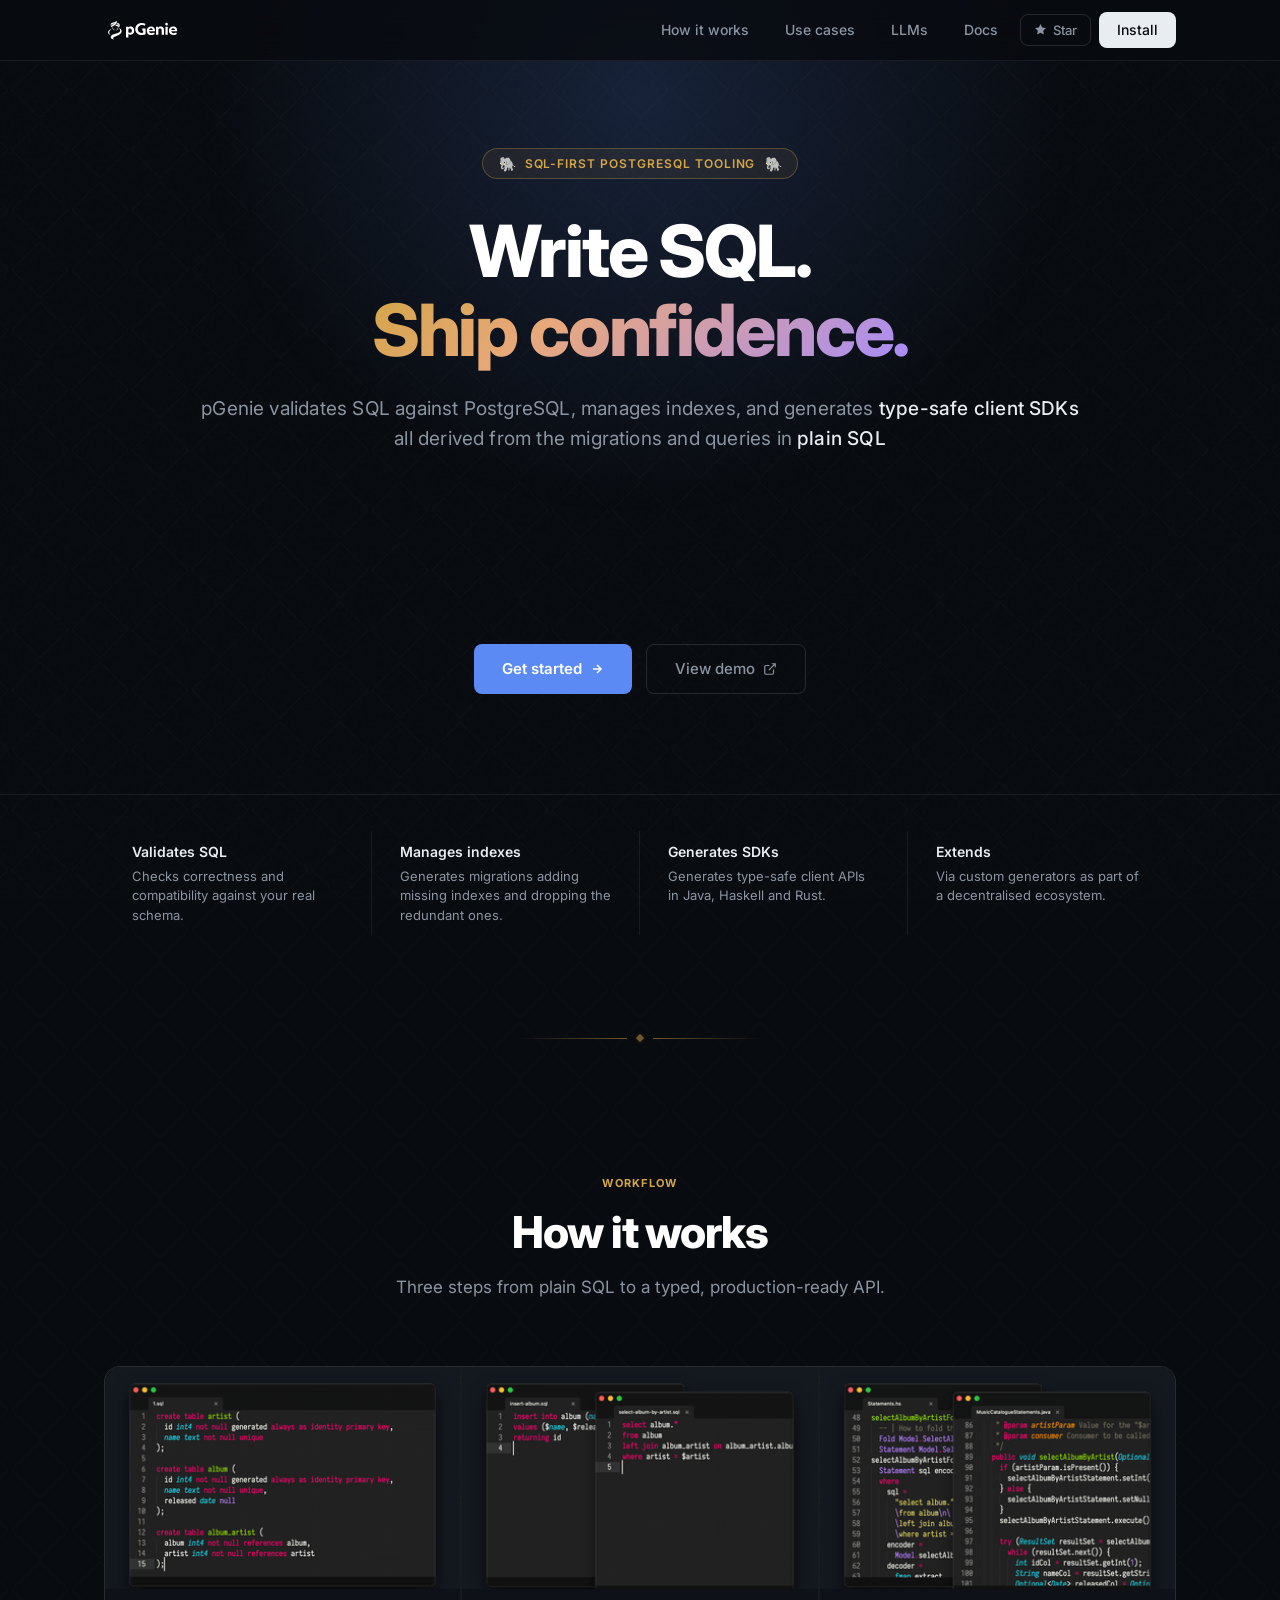
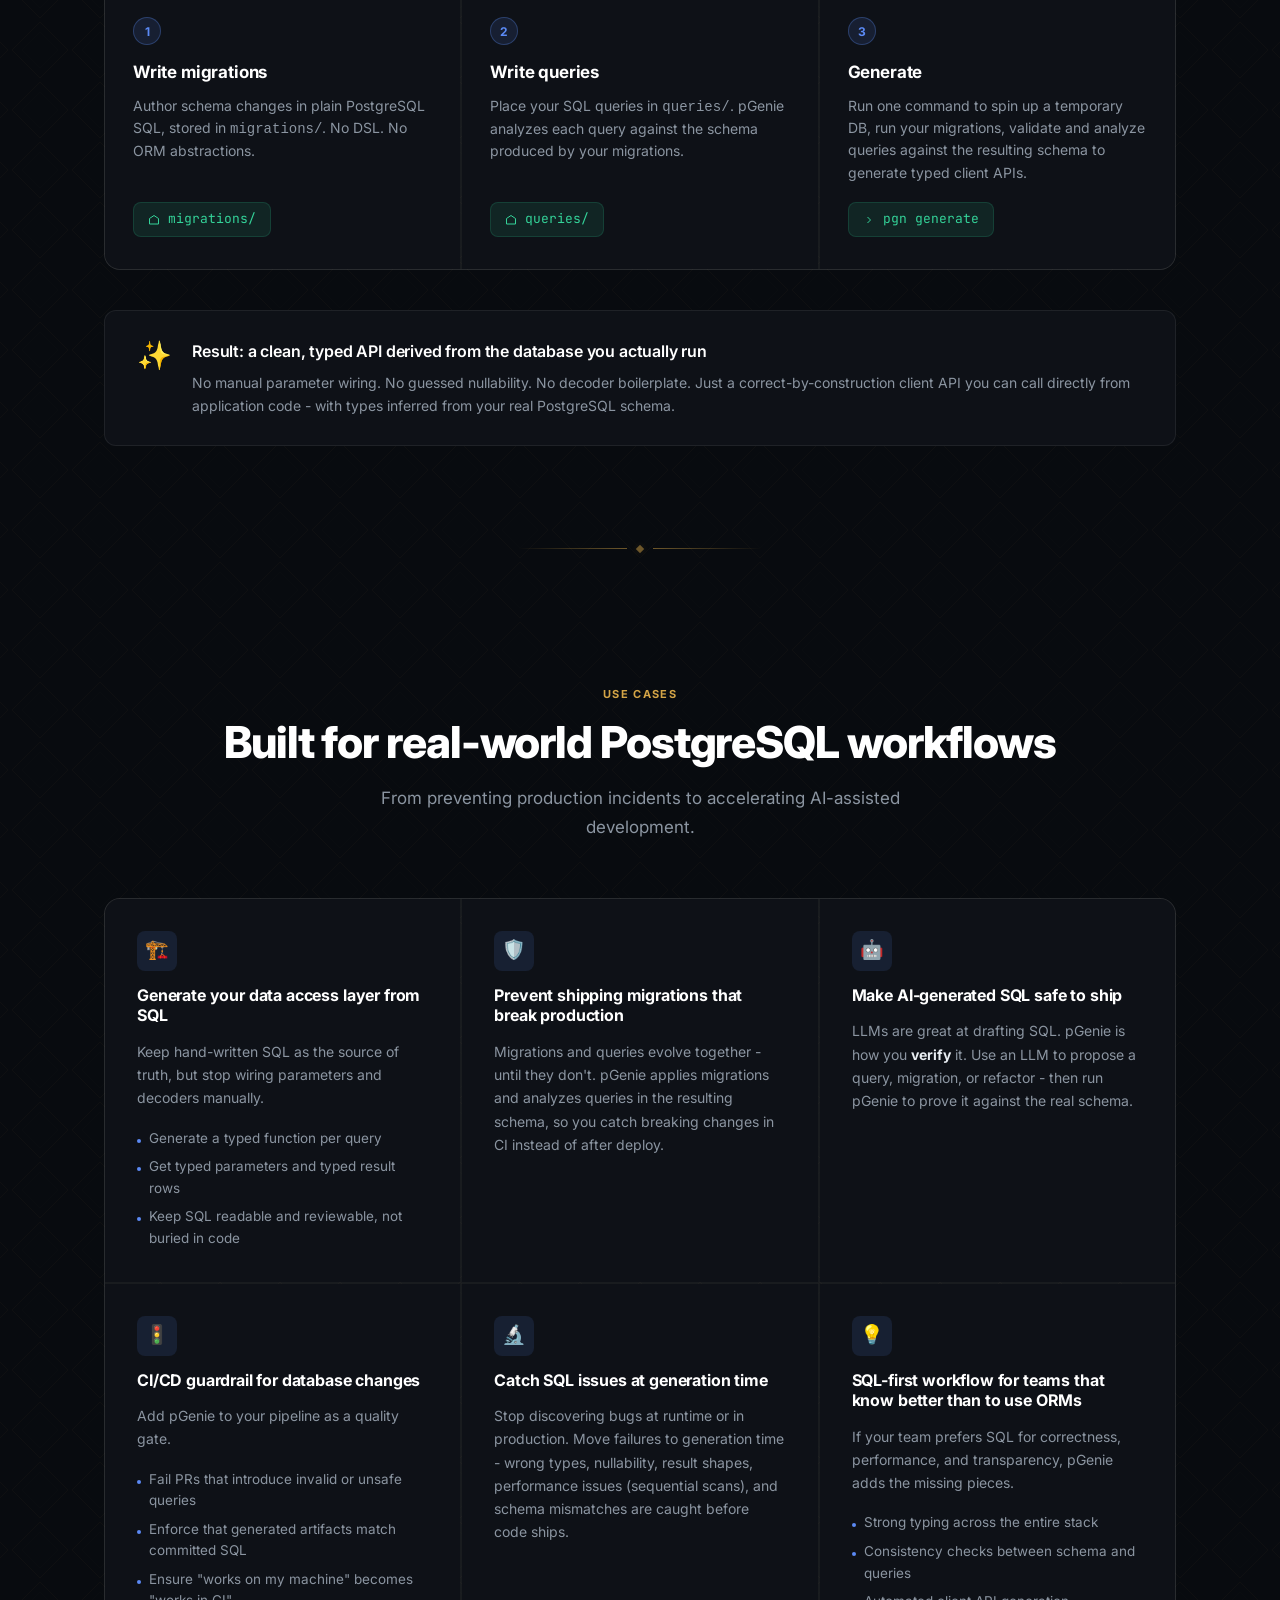
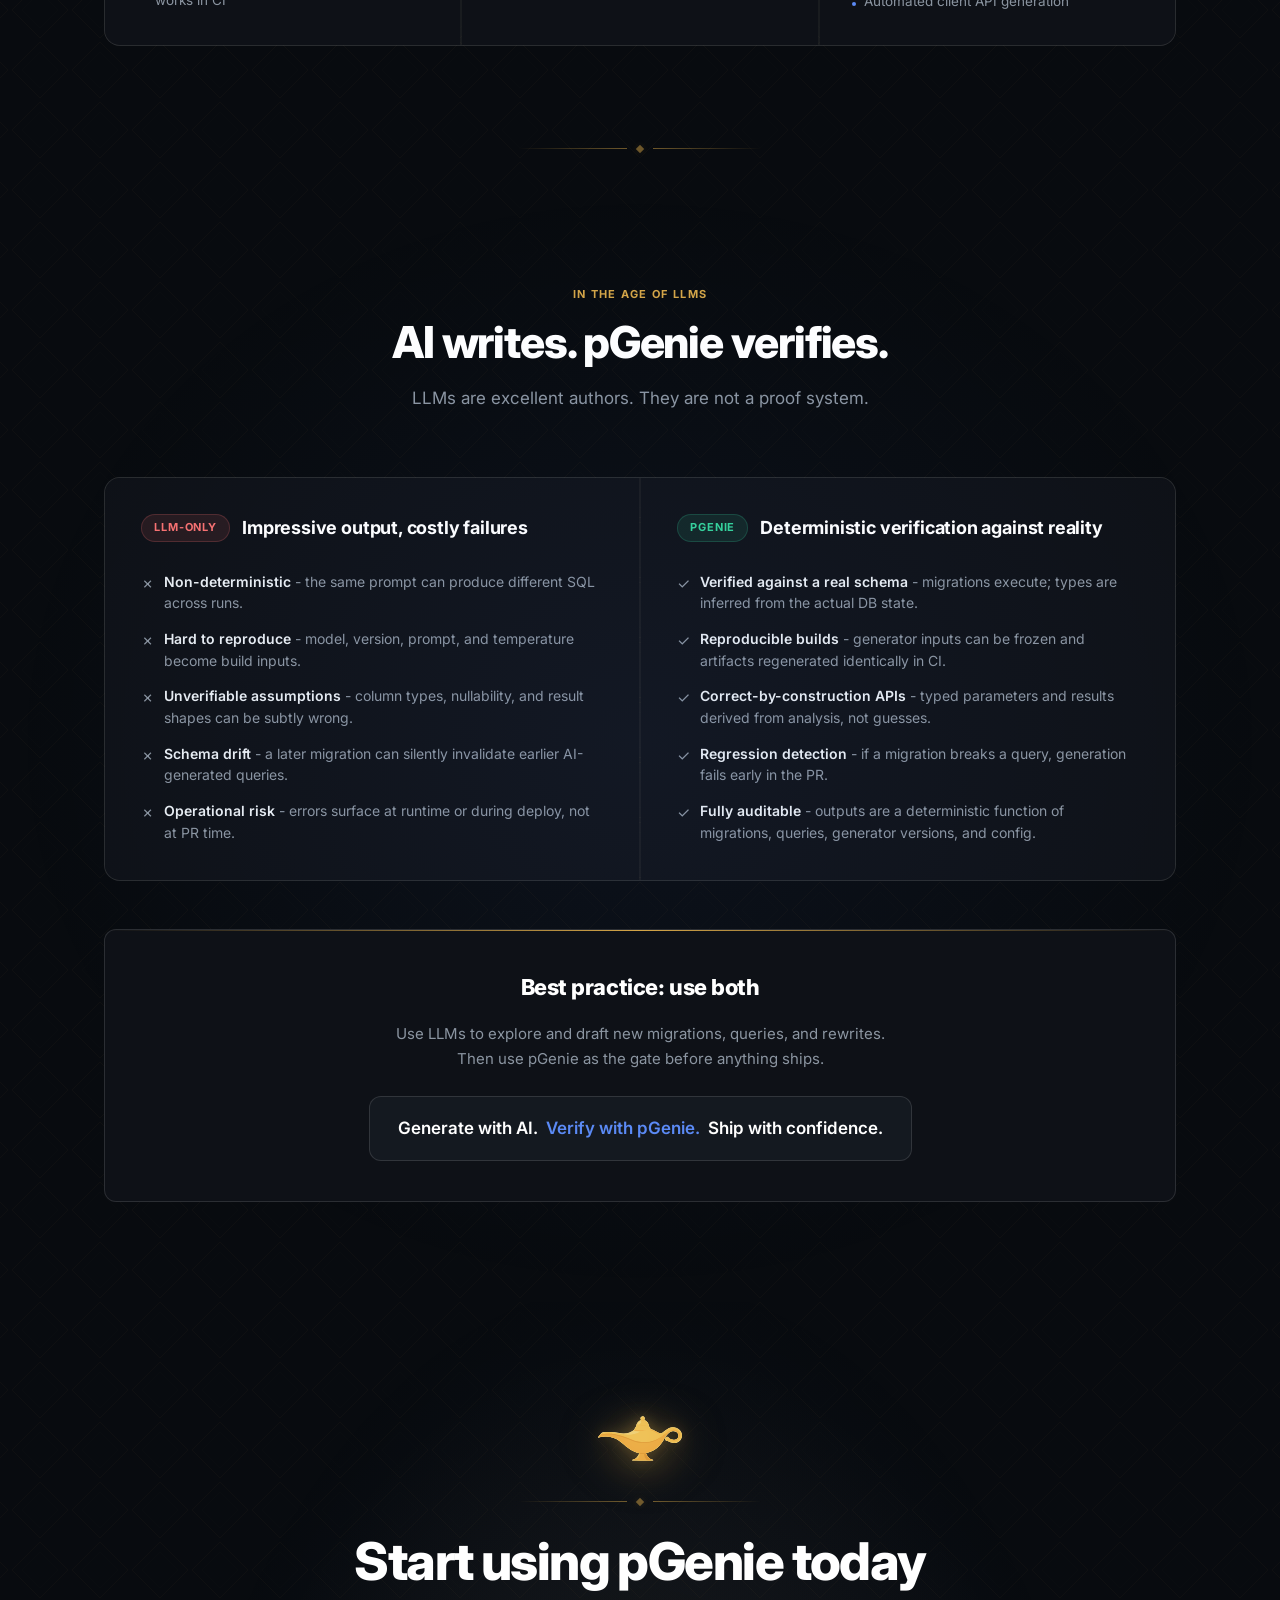
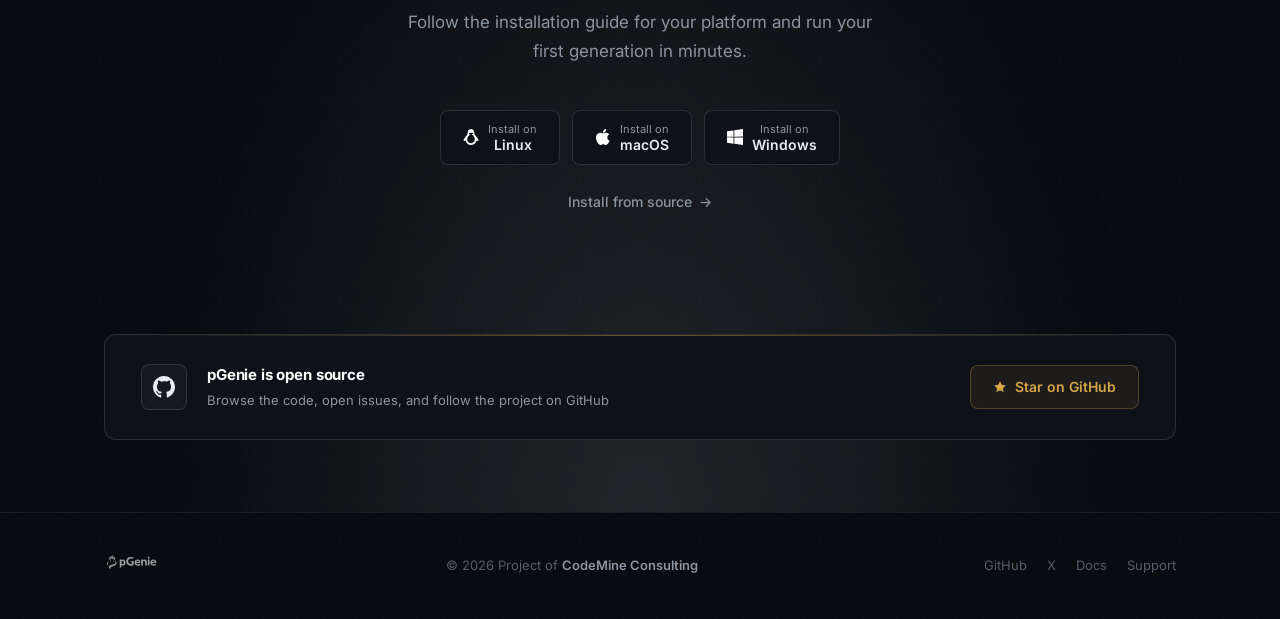
==== commit 9517f32f: "Align background" ====
--- a/index.html
+++ b/index.html
@@ -122,6 +122,7 @@
       background: var(--bg);
       background-image: url("data:image/svg+xml,%3Csvg xmlns='http://www.w3.org/2000/svg' width='60' height='60'%3E%3Cpolygon points='30,2 58,30 30,58 2,30' fill='none' stroke='rgba(212,165,71,.042)' stroke-width='.8'/%3E%3Cpolygon points='30,12 48,30 30,48 12,30' fill='none' stroke='rgba(212,165,71,.022)' stroke-width='.6'/%3E%3C/svg%3E");
       background-size: 60px 60px;
+      background-position: center top;
       color: var(--text);
       line-height: 1.6;
       -webkit-font-smoothing: antialiased;
